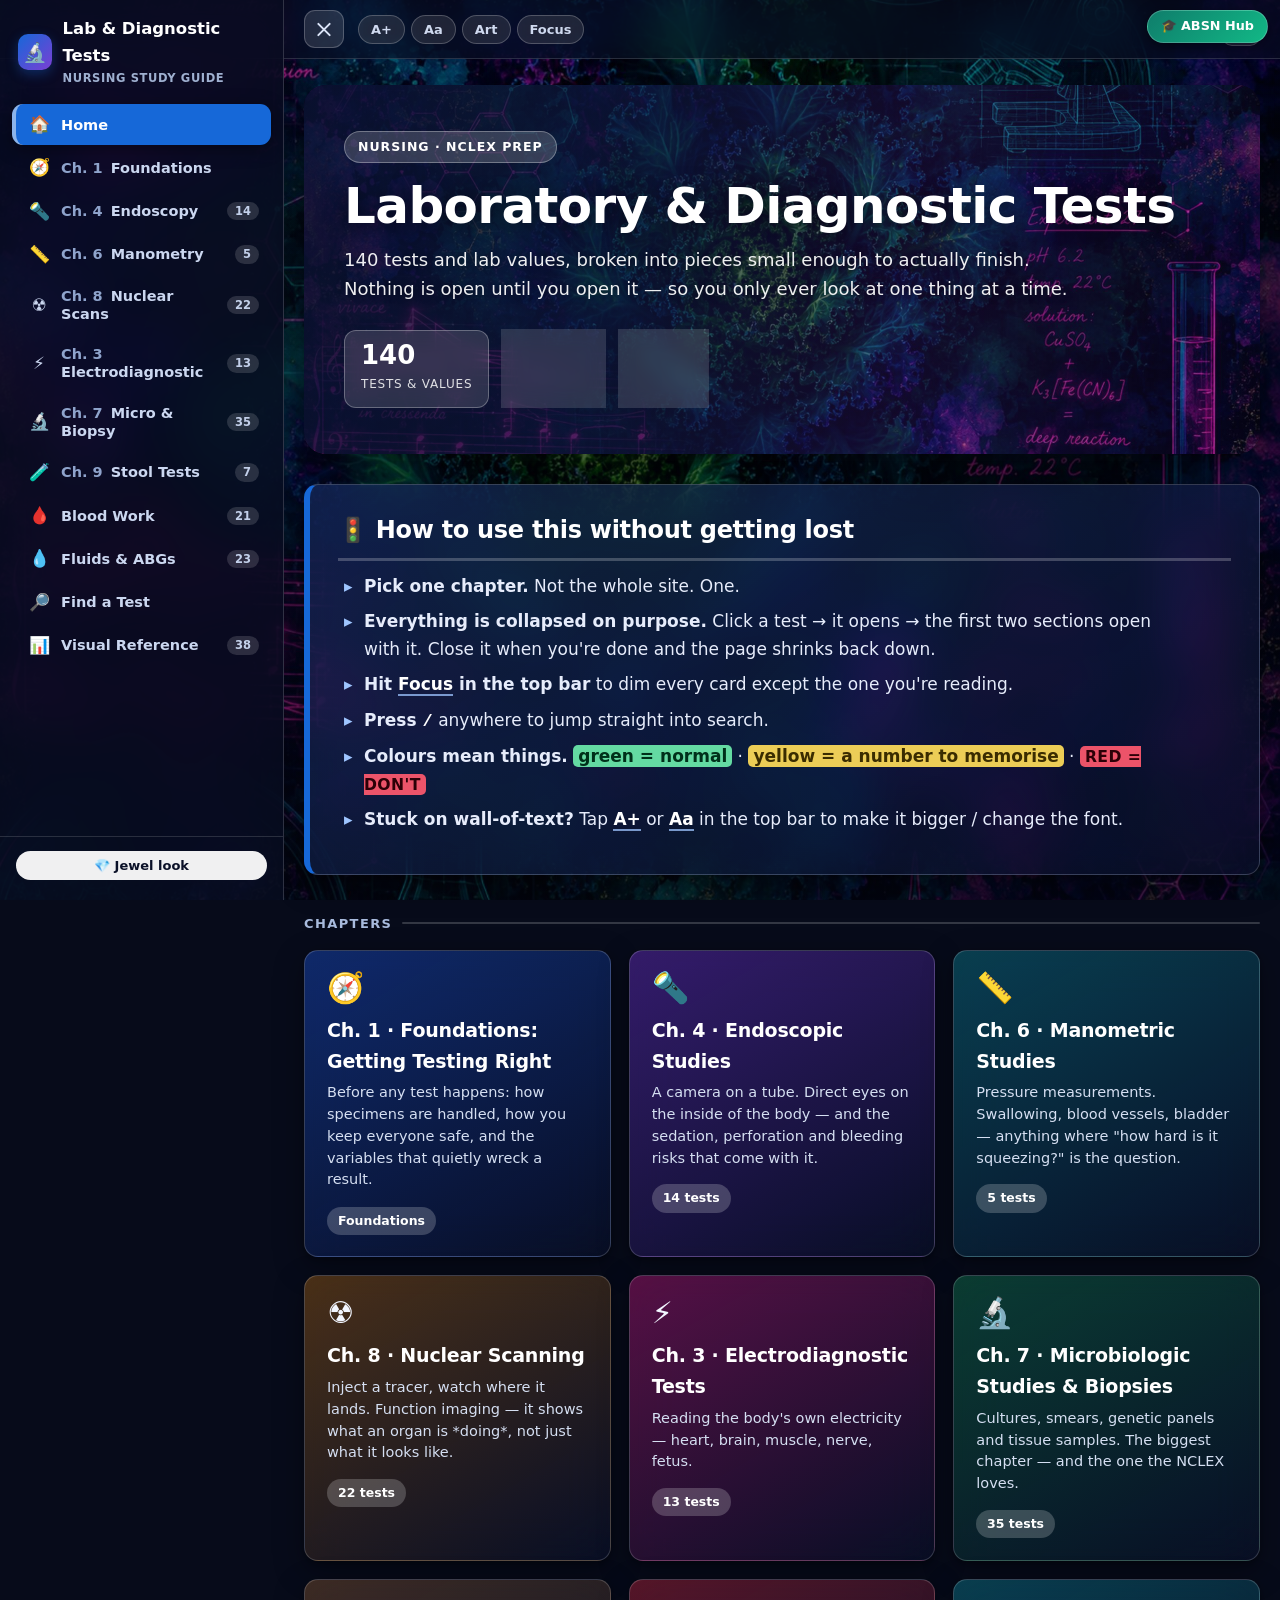
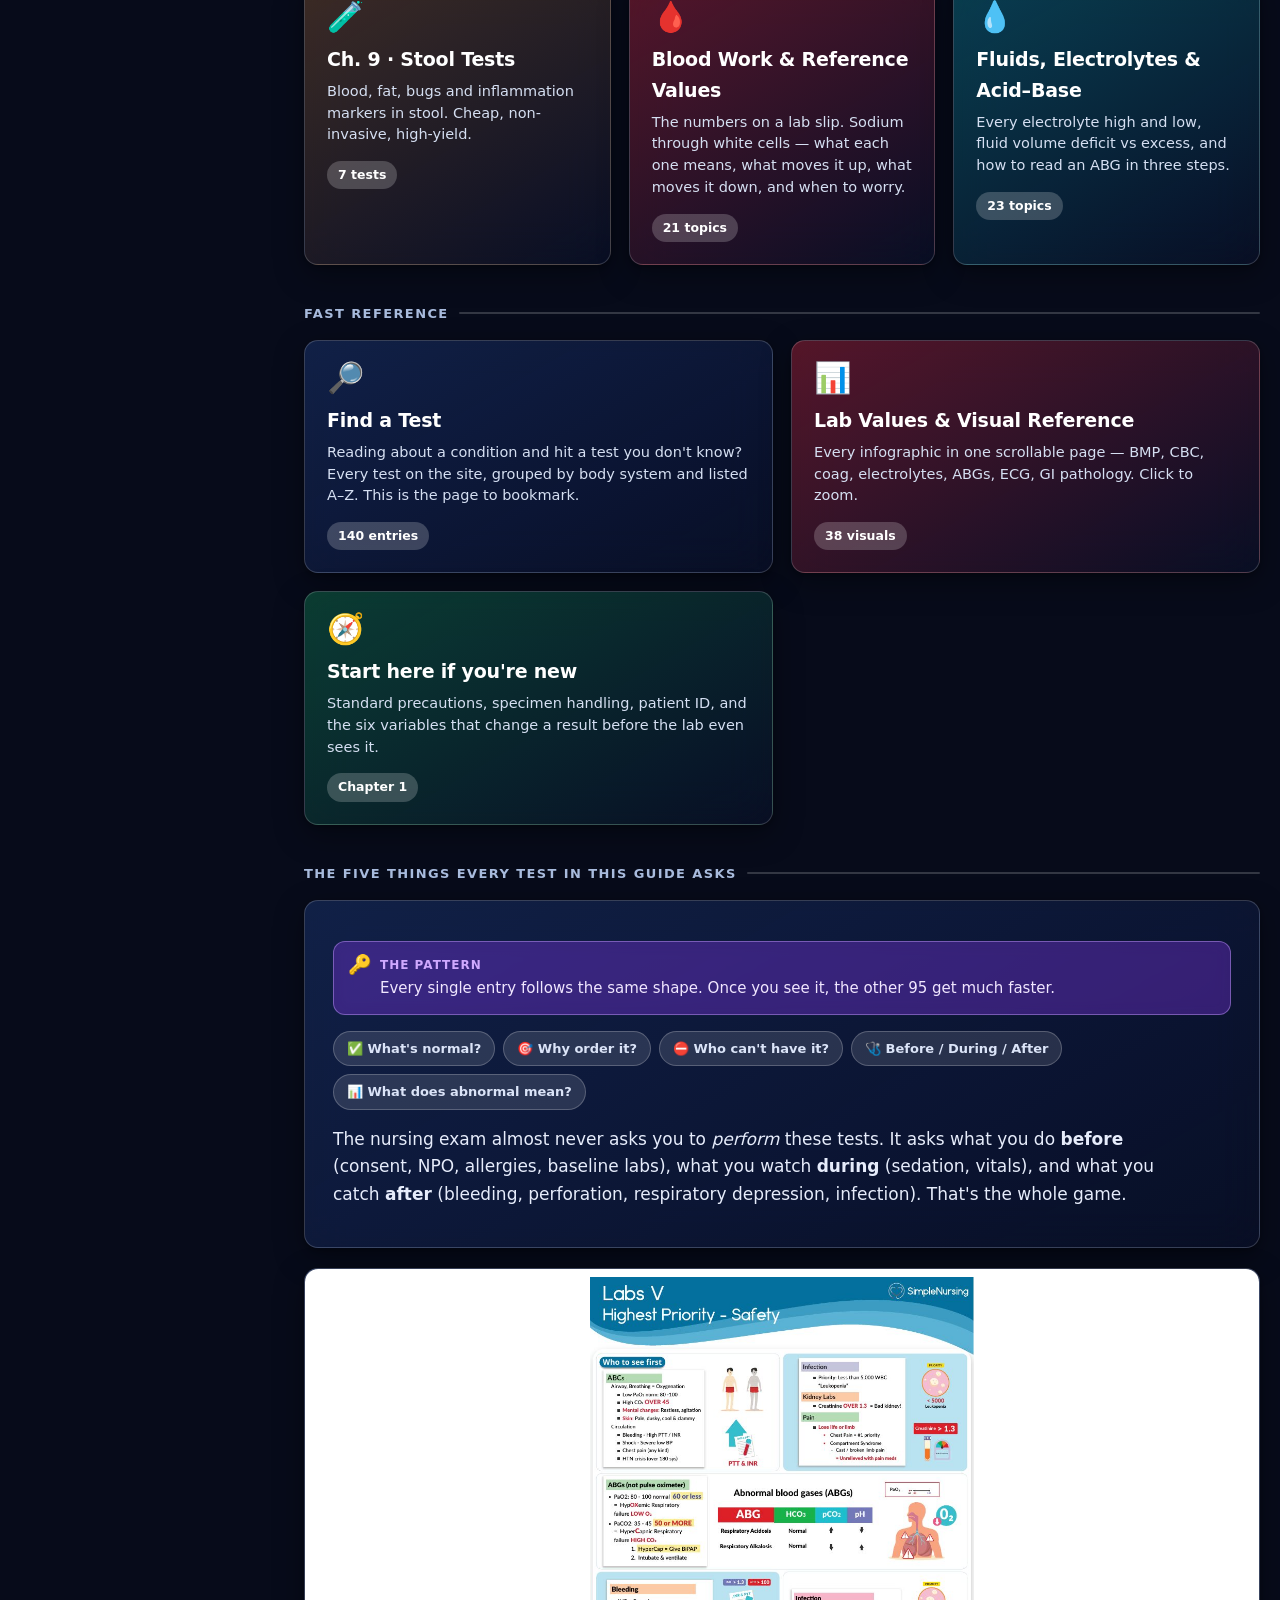
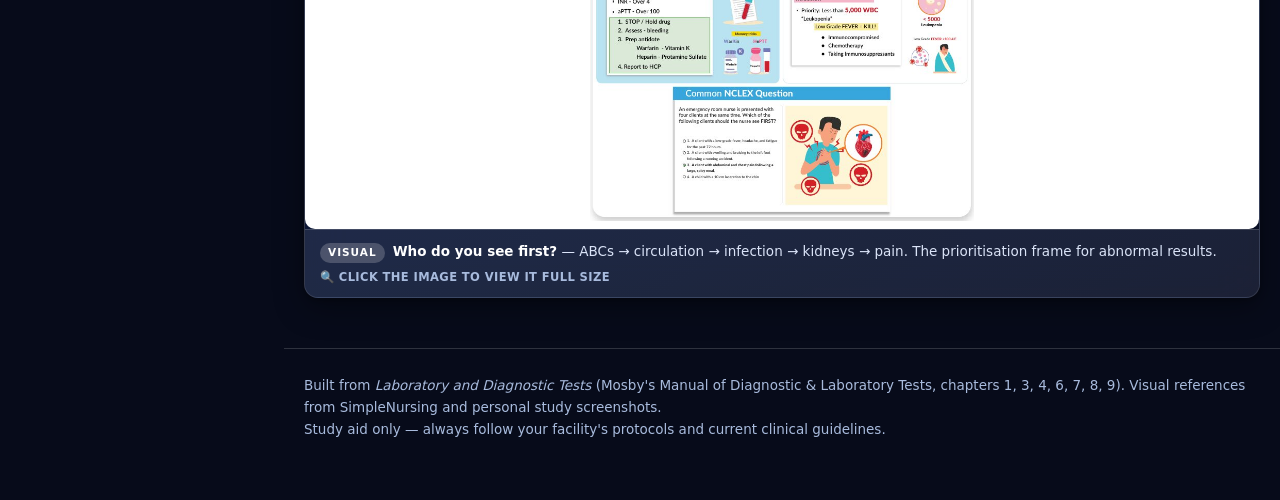
==== index.html @ b721734d "Add files via upload" ====
<!DOCTYPE html>
<html lang="en">
<head>
<meta charset="utf-8">
<meta name="viewport" content="width=device-width, initial-scale=1">
<title>Laboratory &amp; Diagnostic Tests — Nursing Study Guide</title>
<meta name="description" content="An ADHD-friendly visual study guide to laboratory and diagnostic tests for nursing students.">
<link rel="icon" href="data:image/svg+xml,<svg xmlns='http://www.w3.org/2000/svg' viewBox='0 0 100 100'><text y='.9em' font-size='90'>🔬</text></svg>">
<link rel="stylesheet" href="assets/css/style.css">
</head>
<body class="jewel nav-open">
<style id="navbtnCSS">
#navBtns{position:fixed;top:10px;right:12px;z-index:2147483000;display:flex;gap:7px;align-items:center}
#navBtns a,#navBtns button{
  display:inline-block;font:700 .8rem 'Segoe UI',system-ui,sans-serif;
  padding:7px 13px;border-radius:22px;text-decoration:none;cursor:pointer;
  border:1px solid rgba(255,255,255,.22);box-shadow:0 4px 14px rgba(0,0,0,.5);
  color:#fff;white-space:nowrap;line-height:1.3;
}
#navBtns .nbHome{background:linear-gradient(135deg,#5a2d82,#8e2d6b)}
#navBtns .nbAbsn{background:linear-gradient(135deg,#0f7d6b,#12b886)}
#navBtns a:hover,#navBtns button:hover{filter:brightness(1.15)}
@media(max-width:560px){
  #navBtns{top:6px;right:6px;gap:5px}
  #navBtns a,#navBtns button{padding:6px 10px;font-size:.72rem}
  #navBtns .nbLabel{display:none}
}
@media print{#navBtns{display:none}}
</style>
<div id="navBtns"><a class="nbAbsn" href="https://arnold7777777.github.io/ABSN-Study-Hub/" title="Go to the ABSN Study Hub">&#127891;<span class="nbLabel"> ABSN Hub</span></a></div>


<div class="progress"></div>

<aside class="railnav" id="railnav" aria-label="Site navigation">
  <div class="rail-head">
    <a class="brand" href="index.html">
      <span class="logo">🔬</span>
      <span>Lab &amp; Diagnostic Tests<small>Nursing study guide</small></span>
    </a>
  </div>
  <nav class="rail-links"><a href="index.html" class="active"><span class="ni">🏠</span><span>Home</span></a><a href="pages/foundations.html" style="--c:#1668d8"><span class="ni">🧭</span><span><b>Ch. 1</b> Foundations</span></a><a href="pages/endoscopy.html" style="--c:#7b3fd4"><span class="ni">🔦</span><span><b>Ch. 4</b> Endoscopy</span><em>14</em></a><a href="pages/manometry.html" style="--c:#0a8f9c"><span class="ni">📏</span><span><b>Ch. 6</b> Manometry</span><em>5</em></a><a href="pages/nuclear.html" style="--c:#b56a00"><span class="ni">☢️</span><span><b>Ch. 8</b> Nuclear Scans</span><em>22</em></a><a href="pages/electro.html" style="--c:#d1197f"><span class="ni">⚡</span><span><b>Ch. 3</b> Electrodiagnostic</span><em>13</em></a><a href="pages/micro.html" style="--c:#0f8a4d"><span class="ni">🔬</span><span><b>Ch. 7</b> Micro &amp; Biopsy</span><em>35</em></a><a href="pages/stool.html" style="--c:#8a5a2b"><span class="ni">🧪</span><span><b>Ch. 9</b> Stool Tests</span><em>7</em></a><a href="pages/bloodwork.html" style="--c:#d92c3c"><span class="ni">🩸</span><span>Blood Work</span><em>21</em></a><a href="pages/fluids.html" style="--c:#0a8f9c"><span class="ni">💧</span><span>Fluids &amp; ABGs</span><em>23</em></a><a href="pages/find-a-test.html" style="--c:#4b46c9"><span class="ni">🔎</span><span>Find a Test</span></a><a href="pages/lab-values.html" style="--c:#d92c3c"><span class="ni">📊</span><span>Visual Reference</span><em>38</em></a></nav>
  
  <div class="rail-foot">
    <button class="tool-btn wide" data-toggle="jewel" title="Switch between the jewel-glass look and a plain high-contrast one">💎 Jewel look</button>
  </div>
</aside>
<div class="rail-scrim" id="railScrim" hidden></div>

<header class="topbar">
  <div class="topbar-inner">
    <button class="navtoggle" id="navToggle" aria-label="Show or hide the menu" aria-expanded="true">
      <span></span><span></span><span></span>
    </button>
    <a class="brand brand-top" href="index.html">
      <span class="logo">🔬</span>
      <span>Lab &amp; Diagnostic Tests<small>Nursing study guide</small></span>
    </a>
    <div class="tools">
      <button class="tool-btn" data-toggle="big-text" title="Larger text">A+</button>
      <button class="tool-btn" data-toggle="dyslexic" title="Easier-to-read font">Aa</button>
      <button class="tool-btn" data-toggle="art-bold" title="Show the background art more strongly">Art</button>
      <button class="tool-btn" data-toggle="focus" title="Dim everything except the card you opened">Focus</button>
    </div>
  </div>
</header>

<div class="page-shell">

<div class="wrap">
  <section class="hero">
    <span class="kicker">Nursing · NCLEX prep</span>
    <h1>Laboratory &amp; Diagnostic Tests</h1>
    <p>140 tests and lab values, broken into pieces small enough to actually finish.
    Nothing is open until you open it — so you only ever look at one thing at a time.</p>
    <div class="hero-stats">
      <div class="hero-stat"><b>140</b><span>tests &amp; values</span></div>
      <div class="hero-stat"><b>9</b><span>chapters</span></div>
      <div class="hero-stat"><b>38</b><span>visuals</span></div>
    </div>
  </section>

  <div class="prose" style="border-left:6px solid #1668d8">
    <h2 style="margin-top:0">🚦 How to use this without getting lost</h2>
    <ul>
      <li><b>Pick one chapter.</b> Not the whole site. One.</li>
      <li><b>Everything is collapsed on purpose.</b> Click a test → it opens → the first two sections
          open with it. Close it when you're done and the page shrinks back down.</li>
      <li><b>Hit <span class="term">Focus</span> in the top bar</b> to dim every card except the one you're
          reading.</li>
      <li><b>Press <kbd>/</kbd></b> anywhere to jump straight into search.</li>
      <li><b>Colours mean things.</b>
          <mark class="safe">green = normal</mark> ·
          <mark class="val">yellow = a number to memorise</mark> ·
          <mark class="danger">red = don't</mark></li>
      <li><b>Stuck on wall-of-text?</b> Tap <span class="term">A+</span> or <span class="term">Aa</span>
          in the top bar to make it bigger / change the font.</li>
    </ul>
  </div>

  <div class="section-label">Chapters</div>
  <div class="grid grid-3"><a class="chcard" href="pages/foundations.html" style="--c:#1668d8;--cbg:#e8f1fe"><div class="ico">🧭</div><h3>Ch. 1 · Foundations: Getting Testing Right</h3><p>Before any test happens: how specimens are handled, how you keep everyone safe, and the variables that quietly wreck a result.</p><span class="count">Foundations</span></a><a class="chcard" href="pages/endoscopy.html" style="--c:#7b3fd4;--cbg:#f2eafd"><div class="ico">🔦</div><h3>Ch. 4 · Endoscopic Studies</h3><p>A camera on a tube. Direct eyes on the inside of the body — and the sedation, perforation and bleeding risks that come with it.</p><span class="count">14 tests</span></a><a class="chcard" href="pages/manometry.html" style="--c:#0a8f9c;--cbg:#e2f6f8"><div class="ico">📏</div><h3>Ch. 6 · Manometric Studies</h3><p>Pressure measurements. Swallowing, blood vessels, bladder — anything where "how hard is it squeezing?" is the question.</p><span class="count">5 tests</span></a><a class="chcard" href="pages/nuclear.html" style="--c:#b56a00;--cbg:#fff3dc"><div class="ico">☢️</div><h3>Ch. 8 · Nuclear Scanning</h3><p>Inject a tracer, watch where it lands. Function imaging — it shows what an organ is *doing*, not just what it looks like.</p><span class="count">22 tests</span></a><a class="chcard" href="pages/electro.html" style="--c:#d1197f;--cbg:#fdeaf4"><div class="ico">⚡</div><h3>Ch. 3 · Electrodiagnostic Tests</h3><p>Reading the body's own electricity — heart, brain, muscle, nerve, fetus.</p><span class="count">13 tests</span></a><a class="chcard" href="pages/micro.html" style="--c:#0f8a4d;--cbg:#e5f7ec"><div class="ico">🔬</div><h3>Ch. 7 · Microbiologic Studies &amp; Biopsies</h3><p>Cultures, smears, genetic panels and tissue samples. The biggest chapter — and the one the NCLEX loves.</p><span class="count">35 tests</span></a><a class="chcard" href="pages/stool.html" style="--c:#8a5a2b;--cbg:#f7efe4"><div class="ico">🧪</div><h3>Ch. 9 · Stool Tests</h3><p>Blood, fat, bugs and inflammation markers in stool. Cheap, non-invasive, high-yield.</p><span class="count">7 tests</span></a><a class="chcard" href="pages/bloodwork.html" style="--c:#d92c3c;--cbg:#fdeaec"><div class="ico">🩸</div><h3>Blood Work &amp; Reference Values</h3><p>The numbers on a lab slip. Sodium through white cells — what each one means, what moves it up, what moves it down, and when to worry.</p><span class="count">21 topics</span></a><a class="chcard" href="pages/fluids.html" style="--c:#0a8f9c;--cbg:#e2f6f8"><div class="ico">💧</div><h3>Fluids, Electrolytes &amp; Acid–Base</h3><p>Every electrolyte high and low, fluid volume deficit vs excess, and how to read an ABG in three steps.</p><span class="count">23 topics</span></a></div>

  <div class="section-label">Fast reference</div>
  <div class="grid grid-2">
    <a class="chcard" href="pages/find-a-test.html" style="--c:#4b46c9;--cbg:#eceafd">
      <div class="ico">🔎</div><h3>Find a Test</h3>
      <p>Reading about a condition and hit a test you don't know? Every test on the site,
      grouped by body system and listed A–Z. This is the page to bookmark.</p>
      <span class="count">140 entries</span>
    </a>
    <a class="chcard" href="pages/lab-values.html" style="--c:#d92c3c;--cbg:#fdeaec">
      <div class="ico">📊</div><h3>Lab Values &amp; Visual Reference</h3>
      <p>Every infographic in one scrollable page — BMP, CBC, coag, electrolytes, ABGs, ECG,
      GI pathology. Click to zoom.</p>
      <span class="count">38 visuals</span>
    </a>
    <a class="chcard" href="pages/foundations.html" style="--c:#0f8a4d;--cbg:#e5f7ec">
      <div class="ico">🧭</div><h3>Start here if you're new</h3>
      <p>Standard precautions, specimen handling, patient ID, and the six variables that change a
      result before the lab even sees it.</p>
      <span class="count">Chapter 1</span>
    </a>
  </div>

  <div class="section-label">The five things every test in this guide asks</div>
  <div class="prose">
    <div class="callout c-key"><b class="lead">The pattern</b>
      Every single entry follows the same shape. Once you see it, the other 95 get much faster.</div>
    <div class="pill-row">
      <span class="pill" style="--c:#0f8a4d;--cbg:#e5f7ec">✅ What's normal?</span>
      <span class="pill" style="--c:#1668d8;--cbg:#e8f1fe">🎯 Why order it?</span>
      <span class="pill" style="--c:#d92c3c;--cbg:#fdeaec">⛔ Who can't have it?</span>
      <span class="pill" style="--c:#0a8f9c;--cbg:#e2f6f8">🩺 Before / During / After</span>
      <span class="pill" style="--c:#7b3fd4;--cbg:#f2eafd">📊 What does abnormal mean?</span>
    </div>
    <p>The nursing exam almost never asks you to <i>perform</i> these tests. It asks what you do
    <b>before</b> (consent, NPO, allergies, baseline labs), what you watch <b>during</b> (sedation,
    vitals), and what you catch <b>after</b> (bleeding, perforation, respiratory depression,
    infection). That's the whole game.</p>
  </div>
  <figure><img src="assets/img/labs-priority.jpg" alt="Who do you see first?" loading="lazy"><figcaption><span class="fig-tag">Visual</span><b>Who do you see first?</b> — ABCs → circulation → infection → kidneys → pain. The prioritisation frame for abnormal results.</figcaption></figure>
</div>
<footer class="footer"><div class="wrap">
  Built from <i>Laboratory and Diagnostic Tests</i> (Mosby's Manual of Diagnostic &amp; Laboratory Tests,
  chapters 1, 3, 4, 6, 7, 8, 9). Visual references from SimpleNursing and personal study screenshots.
  <br>Study aid only — always follow your facility's protocols and current clinical guidelines.
</div></footer>
</div>
<button class="backtop" title="Back to top">↑</button>
<script src="assets/js/app.js"></script>
</body>
</html>
---- assets/css/style.css ----
/* ==========================================================================
   Lab & Diagnostic Tests — ADHD-friendly study guide
   ========================================================================== */

:root{
  --ink:#12203a;
  --ink-soft:#40506b;
  --muted:#6b7a94;
  --line:#dfe6f0;
  --bg:#f4f7fb;
  --card:#ffffff;

  --blue:#1668d8;   --blue-bg:#e8f1fe;
  --green:#0f8a4d;  --green-bg:#e5f7ec;
  --red:#d92c3c;    --red-bg:#fdeaec;
  --amber:#b56a00;  --amber-bg:#fff3dc;
  --purple:#7b3fd4; --purple-bg:#f2eafd;
  --teal:#0a8f9c;   --teal-bg:#e2f6f8;
  --pink:#d1197f;   --pink-bg:#fdeaf4;
  --slate:#5a6b86;  --slate-bg:#eef2f7;
  --brown:#8a5a2b;  --brown-bg:#f7efe4;

  --radius:14px;
  --shadow:0 1px 2px rgba(18,32,58,.06), 0 6px 18px rgba(18,32,58,.07);
  --shadow-lg:0 10px 34px rgba(18,32,58,.14);
  --font:"Segoe UI", system-ui, -apple-system, "Helvetica Neue", Arial, sans-serif;
}

*{box-sizing:border-box}
html{scroll-behavior:smooth; scroll-padding-top:96px}
body{
  margin:0; background:var(--bg); color:var(--ink);
  font-family:var(--font); font-size:17px; line-height:1.62;
  -webkit-font-smoothing:antialiased;
  position:relative;
}
/* ---------- site background: the lab-motif artwork ----------
   Fixed, tiled-to-cover, then veiled so body text stays high-contrast.
   The art reads clearly in the page margins; the reading column sits on
   an opaque sheet so nothing competes with the words. */
body::before{
  content:""; position:fixed; inset:0; z-index:-2; pointer-events:none;
  background:url("../img/hero-art.jpg") center center / cover no-repeat;
}
body::after{
  content:""; position:fixed; inset:0; z-index:-1; pointer-events:none;
  background:linear-gradient(180deg, rgba(240,244,250,.89), rgba(244,247,251,.94));
}
body.art-bold::after{
  background:linear-gradient(180deg, rgba(238,243,250,.52), rgba(244,247,251,.66));
}
/* in bold-art mode the chrome needs its own backing so text never sits on the art */
body.art-bold .page-head,
body.art-bold .sidebar{
  background:rgba(255,255,255,.90);
  border-radius:16px;
  padding:18px 20px;
  box-shadow:var(--shadow);
}
body.art-bold .page-head{margin-top:18px}
body.art-bold .head-art{top:16px; right:18px}
body.art-bold .section-label{
  color:#22334d; background:rgba(255,255,255,.86); border-radius:999px;
  padding:5px 14px; align-self:flex-start;
}
body.art-bold .section-label::after{background:rgba(255,255,255,.7)}
body.art-off::before{display:none}
body.art-off::after{background:var(--bg)}

/* the reading column gets an opaque sheet so the art never fights the text */
.layout > main, .wrap > .prose, .wrap > .grid{position:relative}
body.wide-off{}
img{max-width:100%; display:block}
a{color:var(--blue); text-decoration:none}
a:hover{text-decoration:underline}

/* ---------- Reading comfort toggles ---------- */
body.dyslexic{ font-family:Verdana, Tahoma, sans-serif; letter-spacing:.3px; word-spacing:2px; }
body.big-text{ font-size:19.5px; }
body.calm .infobox, body.calm .sec-body{ }
body.focus .test-card:not(.is-open){ opacity:.45; filter:saturate(.5); }

/* ==========================================================================
   HEADER / NAV
   ========================================================================== */
.topbar{
  position:sticky; top:0; z-index:60;
  background:rgba(255,255,255,.93); backdrop-filter:blur(10px);
  border-bottom:1px solid var(--line);
}
.topbar-inner{
  max-width:1240px; margin:0 auto; padding:10px 20px;
  display:flex; align-items:center; gap:14px; flex-wrap:wrap;
}
.brand{display:flex; align-items:center; gap:10px; font-weight:800; font-size:18px; color:var(--ink)}
.brand:hover{text-decoration:none}
.brand .logo{
  width:36px;height:36px;border-radius:10px;display:grid;place-items:center;
  background:linear-gradient(135deg,#1668d8,#7b3fd4); color:#fff; font-size:19px;
  box-shadow:0 4px 12px rgba(22,104,216,.35);
}
.brand small{display:block;font-weight:600;font-size:11.5px;color:var(--muted);letter-spacing:.6px;text-transform:uppercase}

.nav{display:flex; gap:4px; flex-wrap:wrap; margin-left:auto}
.nav a{
  padding:7px 12px; border-radius:999px; font-size:14px; font-weight:650; color:var(--ink-soft);
}
.nav a:hover{background:var(--blue-bg); color:var(--blue); text-decoration:none}
.nav a.active{background:var(--ink); color:#fff}

.tools{display:flex; gap:6px; align-items:center}
.tool-btn{
  border:1px solid var(--line); background:#fff; color:var(--ink-soft);
  border-radius:999px; padding:6px 12px; font-size:13px; font-weight:700; cursor:pointer;
  font-family:var(--font); white-space:nowrap;
}
.tool-btn:hover{border-color:var(--blue); color:var(--blue)}
.tool-btn.on{background:var(--ink); color:#fff; border-color:var(--ink)}

@media (max-width:760px){
  .topbar-inner{padding:8px 12px; gap:8px}
  .brand{font-size:16px}
  .nav{
    margin-left:0; order:3; width:100%; flex-wrap:nowrap; overflow-x:auto;
    -webkit-overflow-scrolling:touch; scrollbar-width:none; padding-bottom:2px;
  }
  .nav::-webkit-scrollbar{display:none}
  .nav a{white-space:nowrap; font-size:13.5px; padding:6px 11px}
  .tools{margin-left:auto}
  .tool-btn{padding:5px 10px; font-size:12px}
  .hero{padding:30px 22px; border-radius:16px}
  .prose{padding:20px 18px}
  .test-head{padding:15px 14px; gap:10px}
  .test-title h3{font-size:17.5px}
  .test-body{padding:0 14px 18px}
  .sec-body{padding:12px 13px 14px}
}

/* progress bar */
.progress{position:fixed;top:0;left:0;height:3px;width:0;z-index:99;
  background:linear-gradient(90deg,#1668d8,#7b3fd4,#d1197f);transition:width .1s linear}

/* ==========================================================================
   LAYOUT
   ========================================================================== */
.wrap{max-width:1240px; margin:0 auto; padding:0 20px}
.layout{display:grid; grid-template-columns:262px minmax(0,1fr); gap:34px; align-items:start; padding:28px 0 80px}
@media (max-width:1000px){ .layout{grid-template-columns:1fr; gap:18px} }

.sidebar{position:sticky; top:88px; max-height:calc(100vh - 110px); overflow:auto; padding-right:6px}
@media (max-width:1000px){
  .sidebar{position:static; max-height:none; border:1px solid var(--line); background:#fff;
    border-radius:var(--radius); padding:14px}
}
.sidebar h4{
  font-size:11.5px; letter-spacing:1.1px; text-transform:uppercase; color:var(--muted);
  margin:0 0 10px; font-weight:800;
}
.sidebar ol{list-style:none; margin:0; padding:0; counter-reset:toc}
.sidebar li{margin:0 0 2px}
.sidebar li a{
  display:block; padding:6px 10px 6px 12px; border-radius:8px; font-size:13.5px;
  color:var(--ink-soft); border-left:3px solid transparent; line-height:1.35; font-weight:600;
}
.sidebar li a:hover{background:#fff; color:var(--blue); text-decoration:none}
.sidebar li a.active{background:#fff; color:var(--blue); border-left-color:var(--blue); box-shadow:var(--shadow)}

/* ==========================================================================
   HERO
   ========================================================================== */
.hero{
  border-radius:22px; padding:46px 40px; margin:26px 0 30px; color:#fff; position:relative; overflow:hidden;
  background:#0a0f22;
  box-shadow:var(--shadow-lg);
  isolation:isolate;
}
/* lab-motif artwork, anchored right, fading into the gradient */
.hero::before{
  content:""; position:absolute; inset:0; z-index:-2;
  background:url("../img/hero-art.jpg") right center / cover no-repeat;
}
.hero::after{
  content:""; position:absolute; inset:0; z-index:-1;
  background:
    linear-gradient(100deg,
      rgba(8,14,34,.97) 0%,
      rgba(10,20,52,.93) 34%,
      rgba(16,30,72,.72) 56%,
      rgba(20,16,60,.42) 78%,
      rgba(20,16,60,.22) 100%);
}
.hero h1{text-shadow:0 2px 18px rgba(0,0,0,.45)}
.hero p{text-shadow:0 1px 10px rgba(0,0,0,.45)}
@media (max-width:760px){
  .hero::after{
    background:linear-gradient(180deg,rgba(8,14,34,.90) 0%,rgba(10,20,52,.94) 55%,rgba(20,16,60,.90) 100%);
  }
}

/* small decorative strip reused on chapter pages */
.page-head{position:relative}
.head-art{
  position:absolute; right:0; top:22px; width:118px; height:118px; border-radius:18px;
  background:url("../img/hero-art-sm.jpg") center/cover; box-shadow:var(--shadow);
  border:3px solid #fff; opacity:.95;
}
@media (max-width:820px){ .head-art{display:none} }
.hero h1{margin:0 0 12px; font-size:clamp(30px,5vw,50px); line-height:1.08; letter-spacing:-.6px}
.hero p{margin:0; font-size:18px; max-width:64ch; color:rgba(255,255,255,.93)}
.hero .kicker{
  display:inline-block; background:rgba(255,255,255,.18); border:1px solid rgba(255,255,255,.3);
  padding:5px 13px; border-radius:999px; font-size:12.5px; font-weight:800; letter-spacing:1px;
  text-transform:uppercase; margin-bottom:16px;
}
.hero-stats{display:flex; gap:12px; flex-wrap:wrap; margin-top:26px; position:relative}
.hero-stat{background:rgba(255,255,255,.14); border:1px solid rgba(255,255,255,.24); border-radius:12px; padding:10px 16px}
.hero-stat b{display:block; font-size:26px; line-height:1.1}
.hero-stat span{font-size:12px; text-transform:uppercase; letter-spacing:.8px; opacity:.85}

/* page header (chapter pages) */
.page-head{padding:30px 0 6px}
.page-head .eyebrow{font-size:12.5px; font-weight:800; letter-spacing:1.4px; text-transform:uppercase; color:var(--muted)}
.page-head h1{margin:6px 0 10px; font-size:clamp(26px,4vw,40px); line-height:1.12; letter-spacing:-.4px}
.page-head p.lede{font-size:18px; color:var(--ink-soft); max-width:70ch; margin:0}

/* ==========================================================================
   CARDS / GRID
   ========================================================================== */
.grid{display:grid; gap:18px}
.grid-3{grid-template-columns:repeat(auto-fill,minmax(275px,1fr))}
.grid-2{grid-template-columns:repeat(auto-fill,minmax(340px,1fr))}

.chcard{
  background:var(--card); border:1px solid var(--line); border-radius:var(--radius);
  padding:22px; box-shadow:var(--shadow); display:block; color:inherit;
  border-top:5px solid var(--c,var(--blue)); transition:transform .14s ease, box-shadow .14s ease;
}
.chcard:hover{transform:translateY(-3px); box-shadow:var(--shadow-lg); text-decoration:none}
.chcard .ico{font-size:30px; line-height:1}
.chcard h3{margin:12px 0 6px; font-size:19px; letter-spacing:-.2px}
.chcard p{margin:0 0 14px; color:var(--ink-soft); font-size:14.5px; line-height:1.5}
.chcard .count{
  display:inline-block; background:var(--cbg,var(--blue-bg)); color:var(--c,var(--blue));
  font-weight:800; font-size:12.5px; padding:4px 11px; border-radius:999px;
}

/* ==========================================================================
   TEST CARD (accordion)
   ========================================================================== */
.test-card{
  background:var(--card); border:1px solid var(--line); border-radius:var(--radius);
  margin:0 0 16px; box-shadow:var(--shadow); overflow:hidden; scroll-margin-top:96px;
  transition:box-shadow .15s ease;
}
.test-card.is-open{box-shadow:var(--shadow-lg); border-color:#c9d8ee}

.test-head{
  display:flex; gap:14px; align-items:flex-start; width:100%; text-align:left;
  padding:18px 20px; background:none; border:0; cursor:pointer; font-family:var(--font);
  border-left:6px solid var(--c,var(--blue));
}
.test-head:hover{background:#fafcff}
.test-num{
  flex:0 0 auto; width:38px; height:38px; border-radius:11px; display:grid; place-items:center;
  background:var(--cbg,var(--blue-bg)); color:var(--c,var(--blue)); font-weight:900; font-size:15px;
}
.test-title{flex:1 1 auto; min-width:0}
.test-title h3{margin:0; font-size:19.5px; line-height:1.28; letter-spacing:-.2px; color:var(--ink)}
.test-title .aka{
  display:block; margin-top:4px; font-size:13px; color:var(--muted); font-style:italic; line-height:1.4;
}
.chev{flex:0 0 auto; color:var(--muted); font-size:14px; transition:transform .2s ease; margin-top:8px}
.is-open .chev{transform:rotate(180deg)}

.test-body{display:none; padding:0 20px 22px 20px}
.is-open .test-body{display:block}

/* quick-glance strip */
.glance{
  display:grid; gap:10px; grid-template-columns:repeat(auto-fit,minmax(230px,1fr));
  margin:2px 0 20px;
}
.glance-item{
  border-radius:12px; padding:12px 14px; border:1px solid transparent; font-size:14.5px; line-height:1.5;
}
.glance-item b{
  display:block; font-size:11px; letter-spacing:1px; text-transform:uppercase; margin-bottom:4px; font-weight:900;
}
.g-normal{background:var(--green-bg); border-color:#bfe8cf; color:#0b5c34}
.g-normal b{color:var(--green)}
.g-why{background:var(--blue-bg); border-color:#c6dcfb; color:#123c72}
.g-why b{color:var(--blue)}
.g-danger{background:var(--red-bg); border-color:#f8c8ce; color:#8d1721}
.g-danger b{color:var(--red)}

/* ==========================================================================
   SECTIONS INSIDE A TEST
   ========================================================================== */
.sec{margin:0 0 6px; border-radius:12px; overflow:hidden; border:1px solid var(--line)}
.sec + .sec{margin-top:10px}
.sec-head{
  display:flex; align-items:center; gap:9px; width:100%; text-align:left;
  padding:10px 14px; border:0; cursor:pointer; font-family:var(--font);
  font-weight:800; font-size:14.5px; letter-spacing:.1px;
  background:var(--sbg,var(--slate-bg)); color:var(--sc,var(--slate));
}
.sec-head .sico{font-size:16px}
.sec-head .mini-chev{margin-left:auto; font-size:11px; opacity:.7; transition:transform .18s}
.sec.open .mini-chev{transform:rotate(180deg)}
.sec-body{display:none; padding:14px 16px 16px; background:#fff; border-top:1px solid var(--line)}
.sec.open .sec-body{display:block}
.sec-body > *:first-child{margin-top:0}
.sec-body > *:last-child{margin-bottom:0}
.sec-body p{margin:0 0 12px; max-width:78ch}
.sec-body ul{margin:0 0 12px; padding-left:0; list-style:none}
.sec-body li{
  position:relative; padding-left:26px; margin-bottom:9px; max-width:78ch;
}
.sec-body li::before{
  content:"▸"; position:absolute; left:6px; top:-1px; color:var(--sc,var(--slate)); font-weight:900;
}
.sec-body h5{
  margin:18px 0 8px; font-size:15px; color:var(--ink); letter-spacing:-.1px;
  padding-bottom:5px; border-bottom:2px solid var(--line);
}
.sec-body h5:first-child{margin-top:0}

/* phase pills for Before / During / After */
.phase{
  display:inline-flex; align-items:center; gap:6px; font-weight:900; font-size:12px;
  letter-spacing:1px; text-transform:uppercase; padding:4px 12px; border-radius:999px;
  margin:16px 0 10px;
}
.phase-before{background:#e8f1fe; color:#1668d8}
.phase-during{background:#fff3dc; color:#b56a00}
.phase-after{background:#e5f7ec; color:#0f8a4d}

/* ==========================================================================
   EMPHASIS + CALLOUTS
   ========================================================================== */
mark.val{
  background:#fff2a8; color:#5a4400; padding:1px 5px; border-radius:5px;
  font-weight:800; font-variant-numeric:tabular-nums; box-decoration-break:clone;
}
mark.danger{
  background:var(--red-bg); color:#a2101c; padding:1px 5px; border-radius:5px;
  font-weight:900; text-transform:uppercase; letter-spacing:.4px; font-size:.92em;
}
mark.safe{background:var(--green-bg); color:#0b5c34; padding:1px 5px; border-radius:5px; font-weight:800}
.term{font-weight:800; color:var(--ink); border-bottom:2px solid #cfe0f8}
em.soft{color:var(--ink-soft)}

.callout{
  border-radius:12px; padding:14px 16px 14px 46px; margin:14px 0; position:relative;
  font-size:15px; line-height:1.55; border:1px solid transparent;
}
.callout::before{position:absolute; left:14px; top:13px; font-size:19px; line-height:1}
.callout b.lead{display:block; font-size:12px; letter-spacing:1px; text-transform:uppercase; margin-bottom:3px}

.c-critical{background:var(--red-bg); border-color:#f7c4ca; color:#8d1721}
.c-critical::before{content:"🚨"}
.c-critical b.lead{color:var(--red)}
.c-tip{background:var(--amber-bg); border-color:#f2ddb0; color:#6d4300}
.c-tip::before{content:"💡"}
.c-tip b.lead{color:var(--amber)}
.c-key{background:var(--purple-bg); border-color:#ddc9fa; color:#4c2088}
.c-key::before{content:"🔑"}
.c-key b.lead{color:var(--purple)}
.c-picture{background:#eef2f7; border-color:#d7e0ec; color:#3a4a63}
.c-picture::before{content:"🖼️"}
.c-picture b.lead{color:var(--slate)}
.c-nurse{background:var(--teal-bg); border-color:#b9e6ea; color:#08606a}
.c-nurse::before{content:"🩺"}
.c-nurse b.lead{color:var(--teal)}

/* ==========================================================================
   TABLES
   ========================================================================== */
.tbl-wrap{overflow-x:auto; margin:16px 0; border:1px solid var(--line); border-radius:12px; background:#fff}
table{border-collapse:collapse; width:100%; font-size:14.5px; min-width:440px}
th{
  background:#eef3fa; color:var(--ink); text-align:left; padding:10px 13px; font-weight:800;
  border-bottom:2px solid #d6e2f2; font-size:13px; letter-spacing:.3px; position:sticky; top:0;
}
td{padding:10px 13px; border-bottom:1px solid #eef2f7; vertical-align:top; line-height:1.5}
tr:last-child td{border-bottom:0}
tbody tr:nth-child(even){background:#fafcff}

/* ==========================================================================
   FIGURES
   ========================================================================== */
figure{
  margin:20px 0; background:#fff; border:1px solid var(--line); border-radius:14px;
  overflow:hidden; box-shadow:var(--shadow);
}
figure img{
  width:100%; height:auto; max-height:560px; object-fit:contain; object-position:top center;
  cursor:zoom-in; background:#fbfcfe; padding:8px;
}
figcaption{
  padding:11px 15px; font-size:13.5px; color:var(--ink-soft); border-top:1px solid var(--line);
  background:#fafcff; line-height:1.5;
}
figcaption b{color:var(--ink)}
figcaption::after{
  content:"🔍 click the image to view it full size";
  display:block; margin-top:6px; font-size:11.5px; font-weight:700; letter-spacing:.4px;
  text-transform:uppercase; color:var(--muted);
}
.fig-tag{
  display:inline-block; font-size:10.5px; font-weight:900; letter-spacing:1px; text-transform:uppercase;
  background:var(--purple-bg); color:var(--purple); padding:2px 8px; border-radius:999px; margin-right:8px;
}

/* lightbox */
.lightbox{
  position:fixed; inset:0; background:rgba(8,15,28,.92); z-index:200; display:none;
  align-items:center; justify-content:center; padding:24px; cursor:zoom-out;
}
.lightbox.on{display:flex}
.lightbox img{max-width:96vw; max-height:92vh; width:auto; border-radius:8px; box-shadow:0 20px 60px rgba(0,0,0,.6)}

/* ==========================================================================
   SEARCH
   ========================================================================== */
.searchbar{
  display:flex; align-items:center; gap:10px; background:#fff; border:2px solid var(--line);
  border-radius:12px; padding:11px 15px; margin:22px 0 18px; box-shadow:var(--shadow);
}
.searchbar:focus-within{border-color:var(--blue); box-shadow:0 0 0 4px rgba(22,104,216,.12)}
.searchbar input{
  border:0; outline:0; flex:1; font-size:16px; font-family:var(--font); color:var(--ink); background:none;
}
.searchbar .sicon{font-size:18px; color:var(--muted)}
.search-count{font-size:13px; color:var(--muted); font-weight:700; white-space:nowrap}

.bulk{display:flex; gap:8px; flex-wrap:wrap; margin-bottom:20px}

/* ==========================================================================
   OVERVIEW / PROSE BLOCKS (chapter intros, Ch.1)
   ========================================================================== */
.prose{background:#fff; border:1px solid var(--line); border-radius:var(--radius); padding:26px 28px;
  box-shadow:var(--shadow); margin:0 0 20px}
.prose h2{
  margin:34px 0 12px; font-size:24px; letter-spacing:-.3px; padding-bottom:8px;
  border-bottom:3px solid var(--blue-bg); scroll-margin-top:96px;
}
.prose h2:first-child{margin-top:0}
.prose h3{margin:24px 0 8px; font-size:18px; color:var(--ink); scroll-margin-top:96px}
.prose h4{margin:18px 0 6px; font-size:15.5px; color:var(--blue)}
.prose p{margin:0 0 13px; max-width:78ch}
.prose ul{margin:0 0 14px; padding-left:0; list-style:none}
.prose li{position:relative; padding-left:26px; margin-bottom:8px; max-width:78ch}
.prose li::before{content:"▸"; position:absolute; left:6px; color:var(--blue); font-weight:900}

/* ==========================================================================
   LAB REFERENCE PAGE
   ========================================================================== */
.ref-grid{display:grid; gap:20px; grid-template-columns:repeat(auto-fill,minmax(330px,1fr)); margin:22px 0}
.ref-card{background:#fff; border:1px solid var(--line); border-radius:var(--radius); overflow:hidden;
  box-shadow:var(--shadow); border-top:5px solid var(--c,var(--blue))}
.ref-card .rc-head{padding:14px 18px}
.ref-card h3{margin:0; font-size:17px}
.ref-card p{margin:4px 0 0; font-size:14px; color:var(--ink-soft)}
.ref-card img{
  border-top:1px solid var(--line); cursor:zoom-in; width:100%;
  max-height:520px; object-fit:contain; object-position:top center; background:#fbfcfe; padding:6px;
}
.ref-card .rc-head::after{
  content:"🔍 tap to enlarge"; display:block; margin-top:7px; font-size:11px; font-weight:800;
  letter-spacing:.5px; text-transform:uppercase; color:var(--muted);
}

.valuetable td:first-child{font-weight:800}

/* ==========================================================================
   MISC
   ========================================================================== */
.section-label{
  display:flex; align-items:center; gap:10px; margin:38px 0 16px; font-size:13px; font-weight:900;
  letter-spacing:1.4px; text-transform:uppercase; color:var(--muted);
}
.section-label::after{content:""; flex:1; height:2px; background:var(--line); border-radius:2px}

.pill-row{display:flex; gap:8px; flex-wrap:wrap; margin:16px 0}
.pill{
  background:#fff; border:1px solid var(--line); border-radius:999px; padding:6px 13px;
  font-size:13px; font-weight:700; color:var(--ink-soft);
}
.pill.c{background:var(--cbg); color:var(--c); border-color:transparent}

.footer{border-top:1px solid var(--line); margin-top:50px; padding:26px 0 60px; color:var(--muted); font-size:13.5px}
.footer a{color:var(--ink-soft)}

.backtop{
  position:fixed; right:22px; bottom:22px; z-index:50; width:46px; height:46px; border-radius:50%;
  background:var(--ink); color:#fff; border:0; cursor:pointer; font-size:18px; display:none;
  box-shadow:var(--shadow-lg);
}
.backtop.on{display:block}

.hidden{display:none !important}

@media print{
  .topbar,.sidebar,.tools,.backtop,.searchbar,.bulk{display:none!important}
  .test-body{display:block!important}
  .sec-body{display:block!important}
  .layout{grid-template-columns:1fr}
}

/* ==========================================================================
   JEWEL THEME — translucent jewel-toned glass over the lab-motif artwork
   Applied via  body.jewel  (the default).  The "Plain" button removes the
   class and restores the light theme above.
   ========================================================================== */
body.jewel{
  --ink:#f2f6ff;
  --ink-soft:#cfd9ef;
  --muted:#9fb0d0;
  --line:rgba(255,255,255,.16);
  --glass:rgba(255,255,255,.10);
  --shadow:0 2px 6px rgba(0,0,0,.28), 0 10px 30px rgba(0,0,0,.34);
  --shadow-lg:0 18px 54px rgba(0,0,0,.52);
  color:var(--ink);
  background:#070b1a;
}

/* ---- background: let the art through, only a light haze for contrast ---- */
body.jewel::after{
  background:
    radial-gradient(130% 100% at 50% 0%, rgba(6,10,26,.14) 0%, rgba(6,10,26,.34) 58%, rgba(4,7,20,.50) 100%);
}
body.jewel.art-bold::after{
  background:radial-gradient(130% 100% at 50% 0%, rgba(6,10,26,0) 0%, rgba(6,10,26,.12) 58%, rgba(4,7,20,.26) 100%);
}
body.jewel.art-bold .page-head,
body.jewel.art-bold .sidebar{background:rgba(10,16,36,.55); box-shadow:var(--shadow)}
body.jewel.art-bold .section-label{background:rgba(10,16,36,.6); color:var(--ink-soft)}
body.jewel.art-bold .section-label::after{background:rgba(255,255,255,.22)}

/* ---- top bar ---- */
body.jewel .topbar{
  background:rgba(9,14,32,.62);
  backdrop-filter:blur(18px) saturate(150%);
  border-bottom:1px solid rgba(255,255,255,.14);
}
body.jewel .brand{color:#fff}
body.jewel .brand small{color:var(--muted)}
body.jewel .nav a{color:var(--ink-soft)}
body.jewel .nav a:hover{background:rgba(255,255,255,.14); color:#fff}
body.jewel .nav a.active{background:rgba(255,255,255,.94); color:#0b1128}
body.jewel .tool-btn{
  background:rgba(255,255,255,.10); border-color:rgba(255,255,255,.22); color:var(--ink-soft);
  backdrop-filter:blur(8px);
}
body.jewel .tool-btn:hover{background:rgba(255,255,255,.20); color:#fff; border-color:rgba(255,255,255,.4)}
body.jewel .tool-btn.on{background:rgba(255,255,255,.94); color:#0b1128; border-color:transparent}

/* ---- headings / prose chrome ---- */
body.jewel .page-head h1,
body.jewel .hero h1{color:#fff; text-shadow:0 2px 20px rgba(0,0,0,.55)}
body.jewel .page-head .eyebrow,
body.jewel .section-label{color:#a8bbdd}
body.jewel .page-head p.lede{color:#dbe4f8; text-shadow:0 1px 10px rgba(0,0,0,.5)}
body.jewel .section-label::after{background:rgba(255,255,255,.18)}
body.jewel .head-art{border-color:rgba(255,255,255,.55)}

/* ---- sidebar ---- */
body.jewel .sidebar h4{color:#9fb0d0}
body.jewel .sidebar li a{color:#cbd7f0; text-shadow:0 1px 8px rgba(0,0,0,.5)}
body.jewel .sidebar li a:hover{background:rgba(255,255,255,.14); color:#fff}
body.jewel .sidebar li a.active{
  background:rgba(255,255,255,.18); color:#fff; border-left-color:#fff; box-shadow:none;
}

/* ==========================================================================
   THE GLASS CARDS
   Each card is tinted with its chapter's jewel colour at ~55% and blurred,
   so roughly 45% of the artwork reads through while text stays crisp.
   ========================================================================== */
body.jewel .test-card,
body.jewel .prose,
body.jewel .chcard,
body.jewel .ref-card,
body.jewel .searchbar,
body.jewel figure,
body.jewel .tbl-wrap{
  background-color:rgba(12,19,44,.44);
  background-image:linear-gradient(150deg, var(--jewel, rgba(30,58,120,.42)), rgba(10,16,38,.34));
  backdrop-filter:blur(22px) saturate(155%);
  -webkit-backdrop-filter:blur(22px) saturate(155%);
  border:1px solid rgba(255,255,255,.18);
  box-shadow:var(--shadow);
  color:var(--ink);
}
body.jewel .test-card.is-open{
  border-color:rgba(255,255,255,.34);
  box-shadow:var(--shadow-lg);
}
body.jewel .test-head:hover{background:rgba(255,255,255,.07)}
body.jewel .test-title h3{color:#fff; text-shadow:0 1px 10px rgba(0,0,0,.5)}
body.jewel .test-title .aka{color:#b9c8e6}
body.jewel .chev{color:#c3d0ea}
body.jewel .test-num{
  background:rgba(255,255,255,.20); color:#fff; border:1px solid rgba(255,255,255,.28);
  text-shadow:0 1px 6px rgba(0,0,0,.5);
}

/* per-chapter jewel tints (set alongside --c on each card) */
body.jewel [style*="--c:#1668d8"]{--jewel:rgba(24,74,190,.46)}   /* sapphire   */
body.jewel [style*="--c:#7b3fd4"]{--jewel:rgba(104,44,190,.46)}  /* amethyst   */
body.jewel [style*="--c:#0a8f9c"]{--jewel:rgba(10,120,132,.46)}  /* aquamarine */
body.jewel [style*="--c:#b56a00"]{--jewel:rgba(150,88,10,.46)}   /* topaz      */
body.jewel [style*="--c:#d1197f"]{--jewel:rgba(178,20,108,.46)}  /* ruby       */
body.jewel [style*="--c:#0f8a4d"]{--jewel:rgba(14,116,68,.46)}   /* emerald    */
body.jewel [style*="--c:#8a5a2b"]{--jewel:rgba(122,78,38,.46)}   /* bronze     */
body.jewel [style*="--c:#d92c3c"]{--jewel:rgba(176,32,48,.46)}   /* garnet     */

/* the hero keeps the art fully visible behind a jewel wash */
body.jewel .hero::after{
  background:linear-gradient(100deg,
    rgba(10,18,48,.86) 0%, rgba(14,24,62,.70) 34%,
    rgba(40,20,90,.44) 62%, rgba(20,16,60,.18) 100%);
}
body.jewel .hero-stat{
  background:rgba(255,255,255,.14); border-color:rgba(255,255,255,.28);
  backdrop-filter:blur(10px);
}

/* ---- inner sections ---- */
body.jewel .sec{
  border-color:rgba(255,255,255,.16);
  background:rgba(255,255,255,.05);
}
body.jewel .sec-head{
  background:rgba(255,255,255,.12);
  color:#fff;
  text-shadow:0 1px 8px rgba(0,0,0,.55);
  border-bottom:1px solid rgba(255,255,255,.10);
}
body.jewel .sec-head:hover{background:rgba(255,255,255,.19)}
body.jewel .sec-body{
  background:rgba(6,11,28,.42);
  border-top-color:rgba(255,255,255,.12);
  color:#e6ecfb;
}
body.jewel .sec-body h5{color:#fff; border-bottom-color:rgba(255,255,255,.22)}
body.jewel .sec-body li::before{color:#ffffff; opacity:.75}
body.jewel .prose h2{color:#fff; border-bottom-color:rgba(255,255,255,.22)}
body.jewel .prose h3{color:#fff}
body.jewel .prose h4{color:#9ec5ff}
body.jewel .prose li::before{color:#9ec5ff}
body.jewel .prose p, body.jewel .prose li{color:#e6ecfb}

/* ---- quick-glance strip ---- */
body.jewel .glance-item{
  backdrop-filter:blur(8px); border-width:1px;
}
body.jewel .g-normal{background:rgba(14,116,68,.42); border-color:rgba(120,240,180,.42); color:#dcffe9}
body.jewel .g-normal b{color:#8affc0}
body.jewel .g-why{background:rgba(24,74,190,.42); border-color:rgba(140,190,255,.42); color:#e2edff}
body.jewel .g-why b{color:#9ec5ff}
body.jewel .g-danger{background:rgba(176,32,48,.42); border-color:rgba(255,150,160,.42); color:#ffe3e6}
body.jewel .g-danger b{color:#ff9aa6}

/* ---- phase pills ---- */
body.jewel .phase-before{background:rgba(24,74,190,.55); color:#cfe2ff}
body.jewel .phase-during{background:rgba(150,88,10,.55); color:#ffe3b8}
body.jewel .phase-after{background:rgba(14,116,68,.55); color:#c8ffdd}

/* ---- emphasis ---- */
body.jewel mark.val{background:rgba(255,222,90,.92); color:#3a2c00}
body.jewel mark.danger{background:rgba(255,90,110,.92); color:#2c0007}
body.jewel mark.safe{background:rgba(110,240,175,.90); color:#00301a}
body.jewel .term{color:#fff; border-bottom-color:rgba(158,197,255,.75)}
body.jewel em.soft{color:#bcc9e6}
body.jewel kbd{color:#fff}

/* ---- callouts ---- */
body.jewel .callout{backdrop-filter:blur(8px)}
body.jewel .c-critical{background:rgba(176,32,48,.46); border-color:rgba(255,140,152,.45); color:#ffe6e9}
body.jewel .c-critical b.lead{color:#ff9aa6}
body.jewel .c-tip{background:rgba(150,88,10,.46); border-color:rgba(255,206,120,.45); color:#ffeed4}
body.jewel .c-tip b.lead{color:#ffcf7d}
body.jewel .c-key{background:rgba(104,44,190,.46); border-color:rgba(200,160,255,.45); color:#f0e6ff}
body.jewel .c-key b.lead{color:#cfa9ff}
body.jewel .c-picture{background:rgba(30,44,80,.50); border-color:rgba(180,200,235,.35); color:#e3ebfa}
body.jewel .c-picture b.lead{color:#b9cbe8}
body.jewel .c-nurse{background:rgba(10,120,132,.46); border-color:rgba(140,235,245,.45); color:#dcfaff}
body.jewel .c-nurse b.lead{color:#7fe4f0}

/* ---- tables ---- */
body.jewel th{
  background:rgba(255,255,255,.16); color:#fff; border-bottom-color:rgba(255,255,255,.28);
}
body.jewel td{border-bottom-color:rgba(255,255,255,.12); color:#e6ecfb}
body.jewel tbody tr:nth-child(even){background:rgba(255,255,255,.05)}

/* ---- figures: images stay on white so the infographics read correctly ---- */
body.jewel figure img{background:#fff; border-radius:10px}
body.jewel figcaption{
  background:rgba(255,255,255,.08); border-top-color:rgba(255,255,255,.16); color:#dbe4f8;
}
body.jewel figcaption b{color:#fff}
body.jewel figcaption::after{color:#a8bbdd}
body.jewel .fig-tag{background:rgba(255,255,255,.20); color:#fff}
body.jewel .ref-card img{background:#fff}
body.jewel .ref-card h3{color:#fff}
body.jewel .ref-card p{color:#d5dff2}
body.jewel .ref-card .rc-head::after{color:#a8bbdd}

/* ---- home page cards ---- */
body.jewel .chcard h3{color:#fff}
body.jewel .chcard p{color:#d5dff2}
body.jewel .chcard .count{background:rgba(255,255,255,.20); color:#fff}
body.jewel .chcard:hover{border-color:rgba(255,255,255,.4)}

/* ---- search ---- */
body.jewel .searchbar{border:2px solid rgba(255,255,255,.22)}
body.jewel .searchbar:focus-within{border-color:rgba(255,255,255,.6); box-shadow:0 0 0 4px rgba(255,255,255,.12)}
body.jewel .searchbar input{color:#fff}
body.jewel .searchbar input::placeholder{color:#9fb0d0}
body.jewel .search-count{color:#c3d0ea}

/* ---- misc ---- */
body.jewel .pill{background:rgba(255,255,255,.12); border-color:rgba(255,255,255,.22); color:#dbe4f8}
body.jewel .footer{border-top-color:rgba(255,255,255,.16); color:#a8bbdd}
body.jewel .footer a{color:#cbd7f0}
body.jewel .backtop{background:rgba(255,255,255,.92); color:#0b1128}
body.jewel a{color:#9ec5ff}
body.jewel .focus .test-card:not(.is-open){opacity:.35}

/* Safari / older browsers with no backdrop-filter: fall back to solid-ish glass */
@supports not ((backdrop-filter:blur(2px)) or (-webkit-backdrop-filter:blur(2px))){
  body.jewel .test-card, body.jewel .prose, body.jewel .chcard,
  body.jewel .ref-card, body.jewel .searchbar, body.jewel figure, body.jewel .tbl-wrap{
    background-color:rgba(10,16,38,.86);
  }
  body.jewel .topbar{background:rgba(9,14,32,.94)}
}

/* ==========================================================================
   COLLAPSIBLE LEFT RAIL NAVIGATION
   ========================================================================== */
:root{ --rail-w:284px; }

.railnav{
  position:fixed; top:0; left:0; bottom:0; width:var(--rail-w); z-index:80;
  display:flex; flex-direction:column;
  overflow-y:auto; overscroll-behavior:contain;
  transform:translateX(-100%); transition:transform .24s cubic-bezier(.4,0,.2,1);
  background:rgba(255,255,255,.94);
  border-right:1px solid var(--line);
  padding-bottom:16px;
}
body.nav-open .railnav{transform:none}

.rail-head{padding:16px 18px 12px}
.rail-head .brand{font-size:16.5px}
.brand-top{display:none}
body:not(.nav-open) .brand-top{display:flex}

.rail-links{display:flex; flex-direction:column; gap:2px; padding:4px 12px 10px}
.rail-links a{
  display:flex; align-items:center; gap:11px; padding:10px 12px; border-radius:11px;
  font-size:14.5px; font-weight:700; color:var(--ink-soft); line-height:1.25;
  border-left:4px solid transparent;
}
.rail-links a:hover{background:rgba(0,0,0,.05); color:var(--ink); text-decoration:none}
.rail-links a.active{
  background:var(--c,var(--blue)); color:#fff; border-left-color:rgba(255,255,255,.5);
}
.rail-links a.active b{color:#fff}
.rail-links .ni{font-size:17px; width:22px; text-align:center; flex:0 0 auto}
.rail-links a b{font-weight:900; color:var(--muted); margin-right:3px}
.rail-links a em{
  margin-left:auto; font-style:normal; font-size:11.5px; font-weight:900;
  background:rgba(0,0,0,.08); color:var(--muted); padding:2px 8px; border-radius:999px;
}
.rail-links a.active em{background:rgba(255,255,255,.28); color:#fff}

.rail-sep{
  font-size:11px; letter-spacing:1.2px; text-transform:uppercase; font-weight:900;
  color:var(--muted); padding:14px 20px 8px; border-top:1px solid var(--line); margin-top:6px;
}
.rail-toc{padding:0 12px}
.rail-toc h4{
  font-size:11px; letter-spacing:1.1px; text-transform:uppercase; color:var(--muted);
  margin:12px 8px 6px; font-weight:800;
}
.rail-toc ol{list-style:none; margin:0; padding:0}
.rail-toc li a{
  display:block; padding:6px 10px; border-radius:8px; font-size:13px; line-height:1.35;
  color:var(--ink-soft); border-left:3px solid transparent; font-weight:600;
}
.rail-toc li a:hover{background:rgba(0,0,0,.05); color:var(--ink); text-decoration:none}
.rail-toc li a.active{background:rgba(0,0,0,.06); border-left-color:var(--blue); color:var(--blue)}

.rail-foot{margin-top:auto; padding:14px 16px 4px; border-top:1px solid var(--line)}
.tool-btn.wide{width:100%; text-align:center}

.rail-scrim{
  position:fixed; inset:0; z-index:75; background:rgba(4,8,20,.55);
  opacity:0; transition:opacity .2s; pointer-events:none;
}

/* hamburger */
.navtoggle{
  flex:0 0 auto; width:40px; height:38px; border-radius:11px; cursor:pointer;
  border:1px solid var(--line); background:rgba(255,255,255,.7);
  display:flex; flex-direction:column; justify-content:center; align-items:center; gap:4.5px;
}
.navtoggle span{display:block; width:18px; height:2px; border-radius:2px; background:var(--ink-soft); transition:.2s}
.navtoggle:hover span{background:var(--blue)}
body.nav-open .navtoggle span:nth-child(1){transform:translateY(6.5px) rotate(45deg)}
body.nav-open .navtoggle span:nth-child(2){opacity:0}
body.nav-open .navtoggle span:nth-child(3){transform:translateY(-6.5px) rotate(-45deg)}

/* content shifts over on wide screens, overlays on narrow ones */
.page-shell, .topbar{transition:padding-left .24s cubic-bezier(.4,0,.2,1)}
@media (min-width:1100px){
  body.nav-open .page-shell, body.nav-open .topbar{padding-left:var(--rail-w)}
}
@media (max-width:1099px){
  body.nav-open .rail-scrim{opacity:1; pointer-events:auto}
}

/* the old two-column layout is now single column */
.layout{grid-template-columns:minmax(0,1fr) !important}

/* ---- jewel-theme rail ---- */
body.jewel .railnav{
  background:rgba(8,13,32,.80);
  backdrop-filter:blur(26px) saturate(150%);
  -webkit-backdrop-filter:blur(26px) saturate(150%);
  border-right:1px solid rgba(255,255,255,.16);
}
body.jewel .rail-links a{color:#cbd7f0}
body.jewel .rail-links a:hover{background:rgba(255,255,255,.12); color:#fff}
body.jewel .rail-links a b{color:#8fa4cc}
body.jewel .rail-links a em{background:rgba(255,255,255,.14); color:#c3d0ea}
body.jewel .rail-links a.active{color:#fff; box-shadow:0 4px 18px rgba(0,0,0,.4)}
body.jewel .rail-sep,
body.jewel .rail-toc h4{color:#9fb0d0; border-top-color:rgba(255,255,255,.14)}
body.jewel .rail-toc li a{color:#c3d0ea}
body.jewel .rail-toc li a:hover{background:rgba(255,255,255,.12); color:#fff}
body.jewel .rail-toc li a.active{background:rgba(255,255,255,.16); color:#fff; border-left-color:#fff}
body.jewel .rail-foot{border-top-color:rgba(255,255,255,.14)}
body.jewel .navtoggle{background:rgba(255,255,255,.12); border-color:rgba(255,255,255,.22)}
body.jewel .navtoggle span{background:#dbe4f8}
body.jewel .navtoggle:hover span{background:#fff}

@media (max-width:760px){
  :root{ --rail-w:270px; }
  .rail-head{padding:12px 14px 8px}
}

/* ==========================================================================
   FIND-A-TEST INDEX
   ========================================================================== */
.ix-list{display:grid; gap:8px; grid-template-columns:repeat(auto-fill,minmax(320px,1fr)); margin:6px 0 26px}
a.ix{
  display:flex; align-items:flex-start; gap:11px; padding:11px 13px; border-radius:11px;
  border:1px solid var(--line); background:var(--card); color:inherit;
  border-left:4px solid var(--c,var(--blue)); line-height:1.35; transition:.14s;
}
a.ix:hover{transform:translateX(2px); text-decoration:none; border-color:var(--c,var(--blue))}
.ix-ico{font-size:16px; flex:0 0 auto; margin-top:1px}
.ix-main{flex:1 1 auto; min-width:0}
.ix-main b{display:block; font-size:14.5px; font-weight:750}
.ix-aka{display:block; font-size:12px; color:var(--muted); font-style:italic; margin-top:2px;
  overflow:hidden; display:-webkit-box; -webkit-line-clamp:2; -webkit-box-orient:vertical}
.ix-chap{
  flex:0 0 auto; align-self:center; font-size:10.5px; font-weight:800; letter-spacing:.4px;
  text-transform:uppercase; color:var(--c,var(--blue)); background:var(--cbg,rgba(0,0,0,.05));
  padding:3px 8px; border-radius:999px; white-space:nowrap;
}
.prose h2 .cnt{
  font-size:12px; font-weight:800; letter-spacing:.6px; text-transform:uppercase;
  color:var(--muted); margin-left:8px; vertical-align:middle;
}
h3.az{
  margin:22px 0 8px; font-size:26px; font-weight:900; color:var(--blue);
  border-bottom:3px solid var(--line); padding-bottom:2px; scroll-margin-top:96px;
}
.azjump{display:flex; flex-wrap:wrap; gap:5px; margin:6px 0 16px}
.azjump a{
  width:34px; height:34px; display:grid; place-items:center; border-radius:9px;
  border:1px solid var(--line); background:var(--card); font-weight:800; font-size:14px;
  color:var(--ink-soft);
}
.azjump a:hover{background:var(--blue); color:#fff; border-color:transparent; text-decoration:none}

/* jewel-theme index */
body.jewel a.ix{
  background:rgba(12,19,44,.44);
  background-image:linear-gradient(150deg, var(--jewel, rgba(30,58,120,.42)), rgba(10,16,38,.30));
  backdrop-filter:blur(16px) saturate(150%);
  border:1px solid rgba(255,255,255,.16);
  border-left:4px solid var(--c,var(--blue));
  color:var(--ink);
}
body.jewel a.ix:hover{border-color:rgba(255,255,255,.45); border-left-color:var(--c)}
body.jewel .ix-main b{color:#fff}
body.jewel .ix-aka{color:#a8bbdd}
body.jewel .ix-chap{background:rgba(255,255,255,.16); color:#e2eaf9}
body.jewel h3.az{color:#fff; border-bottom-color:rgba(255,255,255,.24)}
body.jewel .azjump a{
  background:rgba(255,255,255,.10); border-color:rgba(255,255,255,.20); color:#dbe4f8;
  backdrop-filter:blur(8px);
}
body.jewel .azjump a:hover{background:rgba(255,255,255,.92); color:#0b1128}
body.jewel .prose h2 .cnt{color:#9fb0d0}

/* ════════ collapsible top bar ════════ */
#topCollapse{
  flex:0 0 auto; margin-left:auto; width:38px; height:34px; border-radius:10px; cursor:pointer;
  border:1px solid var(--line); background:rgba(255,255,255,.7);
  display:flex; align-items:center; justify-content:center;
  font-size:15px; line-height:1; color:var(--ink-soft); transition:.18s;
}
#topCollapse:hover{background:var(--blue,#1668d8); color:#fff; border-color:transparent}
#topCollapse .chev{display:block; transition:transform .22s cubic-bezier(.4,0,.2,1)}
body.top-collapsed #topCollapse .chev{transform:rotate(180deg)}
.jewel #topCollapse{background:rgba(255,255,255,.12); border-color:rgba(255,255,255,.22); color:#dbe4f8}
.jewel #topCollapse:hover{background:rgba(255,255,255,.3); color:#fff}

/* the collapsed strip: keep the hamburger + the chevron, drop everything else */
body.top-collapsed .topbar-inner{padding-top:2px; padding-bottom:2px; gap:8px; min-height:0}
body.top-collapsed .topbar .navtoggle{width:30px; height:26px; border-radius:8px; gap:3.5px}
body.top-collapsed .topbar .navtoggle span{width:15px}
body.top-collapsed #topCollapse{width:30px; height:26px; border-radius:8px; font-size:13px}
body.top-collapsed .topbar .brand-top,
body.top-collapsed .topbar .tools{
  display:none !important;
}
body.top-collapsed .topbar .mini-title{
  display:block; font-weight:800; font-size:.9rem; letter-spacing:.2px;
  white-space:nowrap; overflow:hidden; text-overflow:ellipsis;
}
.topbar .mini-title{display:none; color:var(--ink-soft)}
.jewel .topbar .mini-title{color:#e7eeff}
.topbar-inner{transition:padding .2s ease}
@media print{#topCollapse{display:none}}

/* ════════ fluids page: legend, comparison tables, practice Q&A ════════ */
.legend{
  margin:16px 0 4px; padding:14px 16px; border-radius:14px;
  background:rgba(255,255,255,.72); border:1px solid var(--line);
  backdrop-filter:blur(8px); font-size:14.5px;
}
.legend>b{display:block; margin-bottom:8px; font-size:13px; letter-spacing:.4px; text-transform:uppercase; color:var(--muted)}
.legend ul{margin:0; padding-left:0; list-style:none}
.legend li{margin:6px 0; line-height:1.5}
.lg{display:inline-block; padding:2px 9px; border-radius:999px; font-size:12px; font-weight:800; margin-right:8px; white-space:nowrap}
.lg-key{background:#fff3d1; color:#7a5200}
.lg-pic{background:#e6efff; color:#1a4fa0}
.lg-tab{background:#e2f6f8; color:#075e67}
.lg-q{background:#f0e9fb; color:#5227a3}
body.jewel .legend{background:rgba(255,255,255,.12); border-color:rgba(255,255,255,.20); color:#e7eeff}
body.jewel .legend>b{color:#b9c8e6}

.cmp-wrap{margin:18px 0}
table.cmp{
  width:100%; border-collapse:separate; border-spacing:0; margin:10px 0 6px;
  font-size:14.5px; background:rgba(255,255,255,.70); border:1px solid var(--line);
  border-radius:14px; overflow:hidden; backdrop-filter:blur(8px);
}
table.cmp th, table.cmp td{padding:10px 12px; vertical-align:top; text-align:left; border-bottom:1px solid var(--line)}
table.cmp thead th{background:rgba(0,0,0,.05); font-size:13px; letter-spacing:.3px; text-transform:uppercase; color:var(--muted)}
table.cmp thead th.lo{color:#0a6f8f} table.cmp thead th.hi{color:#b03a2e}
table.cmp tbody th[scope=row]{width:15%; font-weight:800; color:var(--ink); background:rgba(0,0,0,.03)}
table.cmp tbody tr:last-child th, table.cmp tbody tr:last-child td{border-bottom:0}
table.cmp ul{margin:0; padding-left:18px}
table.cmp li{margin:3px 0; line-height:1.45}
.cmp-note{font-size:13.5px; color:var(--muted); margin:4px 2px 0}
.sbs{font-size:.72em; vertical-align:sub}
body.jewel table.cmp{background:rgba(255,255,255,.10); border-color:rgba(255,255,255,.18); color:#eaf0ff}
body.jewel table.cmp th, body.jewel table.cmp td{border-bottom-color:rgba(255,255,255,.14)}
body.jewel table.cmp thead th{background:rgba(255,255,255,.10); color:#c3d2ee}
body.jewel table.cmp thead th.lo{color:#7fe0f2} body.jewel table.cmp thead th.hi{color:#ffa9a0}
body.jewel table.cmp tbody th[scope=row]{background:rgba(255,255,255,.07); color:#fff}
@media (max-width:760px){
  table.cmp, table.cmp tbody, table.cmp tr, table.cmp td, table.cmp th{display:block; width:auto}
  table.cmp thead{display:none}
  table.cmp tbody th[scope=row]{width:auto; border-radius:0; font-size:15px}
  table.cmp.cmp2 tbody td:nth-of-type(1)::before{content:"LOW / deficit"; display:block; font-size:11.5px; font-weight:800; letter-spacing:.5px; color:#0a6f8f; margin-bottom:2px}
  table.cmp.cmp2 tbody td:nth-of-type(2)::before{content:"HIGH / excess"; display:block; font-size:11.5px; font-weight:800; letter-spacing:.5px; color:#b03a2e; margin-bottom:2px}
  body.jewel table.cmp.cmp2 tbody td:nth-of-type(1)::before{color:#7fe0f2}
  body.jewel table.cmp.cmp2 tbody td:nth-of-type(2)::before{color:#ffa9a0}
}

li.sub{list-style:none; margin-left:-18px; margin-top:10px; font-size:15px}
li.sub b{color:var(--ink)} body.jewel li.sub b{color:#fff}

.qa-intro{font-size:14.5px; color:var(--muted); margin:2px 0 14px}
.qa{margin:0 0 16px; padding:14px 16px; border-radius:14px;
  background:rgba(255,255,255,.70); border:1px solid var(--line); backdrop-filter:blur(8px)}
.qa-q{display:flex; gap:12px; align-items:flex-start}
.qa-n{flex:0 0 auto; width:28px; height:28px; border-radius:9px; display:grid; place-items:center;
  background:var(--c,#7b3fd4); color:#fff; font-weight:800; font-size:14px}
.qa-stem{margin:2px 0 8px; font-weight:650; line-height:1.5}
.qa-sata{margin:-4px 0 8px; font-size:12.5px; font-weight:800; letter-spacing:.4px; text-transform:uppercase; color:#b03a2e}
ol.qa-opts{list-style:none; margin:0; padding:0}
ol.qa-opts li{margin:5px 0; line-height:1.45; display:flex; gap:9px}
.opt-l{flex:0 0 auto; width:22px; height:22px; border-radius:7px; display:grid; place-items:center;
  background:rgba(0,0,0,.06); font-size:12.5px; font-weight:800; color:var(--ink-soft)}
details.qa-a{margin-top:12px}
details.qa-a>summary{
  cursor:pointer; list-style:none; display:inline-block; padding:7px 14px; border-radius:999px;
  background:var(--ink); color:#fff; font-size:13.5px; font-weight:750;
}
details.qa-a>summary::-webkit-details-marker{display:none}
details.qa-a[open]>summary{background:transparent; color:var(--muted); padding-left:0}
details.qa-a[open]>summary::after{content:" \25B2"}
.qa-key{margin:10px 0 8px; padding:9px 12px; border-radius:10px; background:#e6f7ec; color:#0b5c30; font-weight:700}
.qa-why,.qa-tip{margin:8px 0; padding:9px 12px; border-radius:10px; font-size:14.5px; line-height:1.5}
.qa-why{background:rgba(22,104,216,.09); border-left:4px solid #1668d8}
.qa-tip{background:rgba(123,63,212,.09); border-left:4px solid #7b3fd4}
body.jewel .qa{background:rgba(255,255,255,.10); border-color:rgba(255,255,255,.18); color:#eaf0ff}
body.jewel .opt-l{background:rgba(255,255,255,.16); color:#dbe4f8}
body.jewel details.qa-a>summary{background:#fff; color:#0b1128}
body.jewel details.qa-a[open]>summary{background:transparent; color:#a8bbdd}
body.jewel .qa-key{background:rgba(43,200,120,.16); color:#c8ffe0}
body.jewel .qa-why{background:rgba(90,160,255,.14)}
body.jewel .qa-tip{background:rgba(170,120,255,.16)}
@media print{details.qa-a{display:block} details.qa-a>summary{display:none}}

/* ════════ bloodwork page extras ════════ */
.lg-alert{background:#fde8e8; color:#9b1c1c}
.formula{font-size:15px; line-height:1.7}
.formula p{margin:8px 0}
.formula .ex{color:var(--muted); font-size:14px}
body.jewel .formula .ex{color:#a8bbdd}
ul.cols2{columns:2; column-gap:26px; margin:6px 0 0; padding-left:20px}
ul.cols2 li{break-inside:avoid; margin:4px 0}
@media (max-width:700px){ul.cols2{columns:1}}


/* ════════ Drive link on an infographic figure ════════ */
a.fig-drive{
  display:inline-block; margin-top:6px; padding:4px 11px; border-radius:999px;
  background:rgba(16,90,60,.92); color:#fff; font-size:12.5px; font-weight:800;
  text-decoration:none; border:1px solid rgba(255,255,255,.28); white-space:nowrap;
}
a.fig-drive:hover{background:#12b886; text-decoration:none}
@media print{a.fig-drive{display:none}}

/* ════════════════════════════════════════════════════════════════════════
   CLOSED-CARD READABILITY  (2026-07)
   Problem: collapsed test cards were dimmed to 45% opacity + half
   saturation by Focus mode even when nothing was open, so the whole list
   was hard to read until you clicked something.
   ════════════════════════════════════════════════════════════════════════ */

/* 1 ── Kill the blanket dim. Focus mode now only fades the OTHER cards
        once you actually have one open, and much more gently. */
body.focus .test-card:not(.is-open),
body.jewel .focus .test-card:not(.is-open){ opacity:1; filter:none; }

body.focus:has(.test-card.is-open) .test-card:not(.is-open){
  opacity:.92; filter:none;
}

/* 2 ── Give the closed card a more solid backdrop so the title isn't
        competing with the artwork showing through the glass. */
body.jewel .test-card:not(.is-open){
  background-color:rgba(9,15,36,.74);
  background-image:linear-gradient(150deg, var(--jewel, rgba(30,58,120,.42)), rgba(8,13,32,.62));
  border-color:rgba(255,255,255,.26);
}
body.jewel .test-card:not(.is-open):hover{
  background-color:rgba(9,15,36,.88);
  border-color:rgba(255,255,255,.46);
}

/* 3 ── Louder title: bigger, heavier, whiter, with a real shadow behind it. */
.test-title h3{ font-size:20.5px; font-weight:800; }
body.jewel .test-title h3{
  color:#ffffff;
  text-shadow:0 1px 2px rgba(0,0,0,.85), 0 2px 14px rgba(0,0,0,.55);
}
body.jewel .test-title .aka{ color:#ccd8f2; }
body.jewel .chev{ color:#e4eaf9; font-size:15px; }

/* 4 ── Stronger colour spine and number chip so each row has an edge. */
.test-head{ border-left-width:8px; }
body.jewel .test-num{
  background:rgba(255,255,255,.28);
  border-color:rgba(255,255,255,.44);
}

/* 5 ── Keyboard focus ring (was invisible on the dark theme). */
.test-head:focus-visible{ outline:3px solid #ffd36b; outline-offset:-3px; }

@media (max-width:760px){
  .test-title h3{ font-size:18.5px; }
  .test-head{ border-left-width:7px; }
}
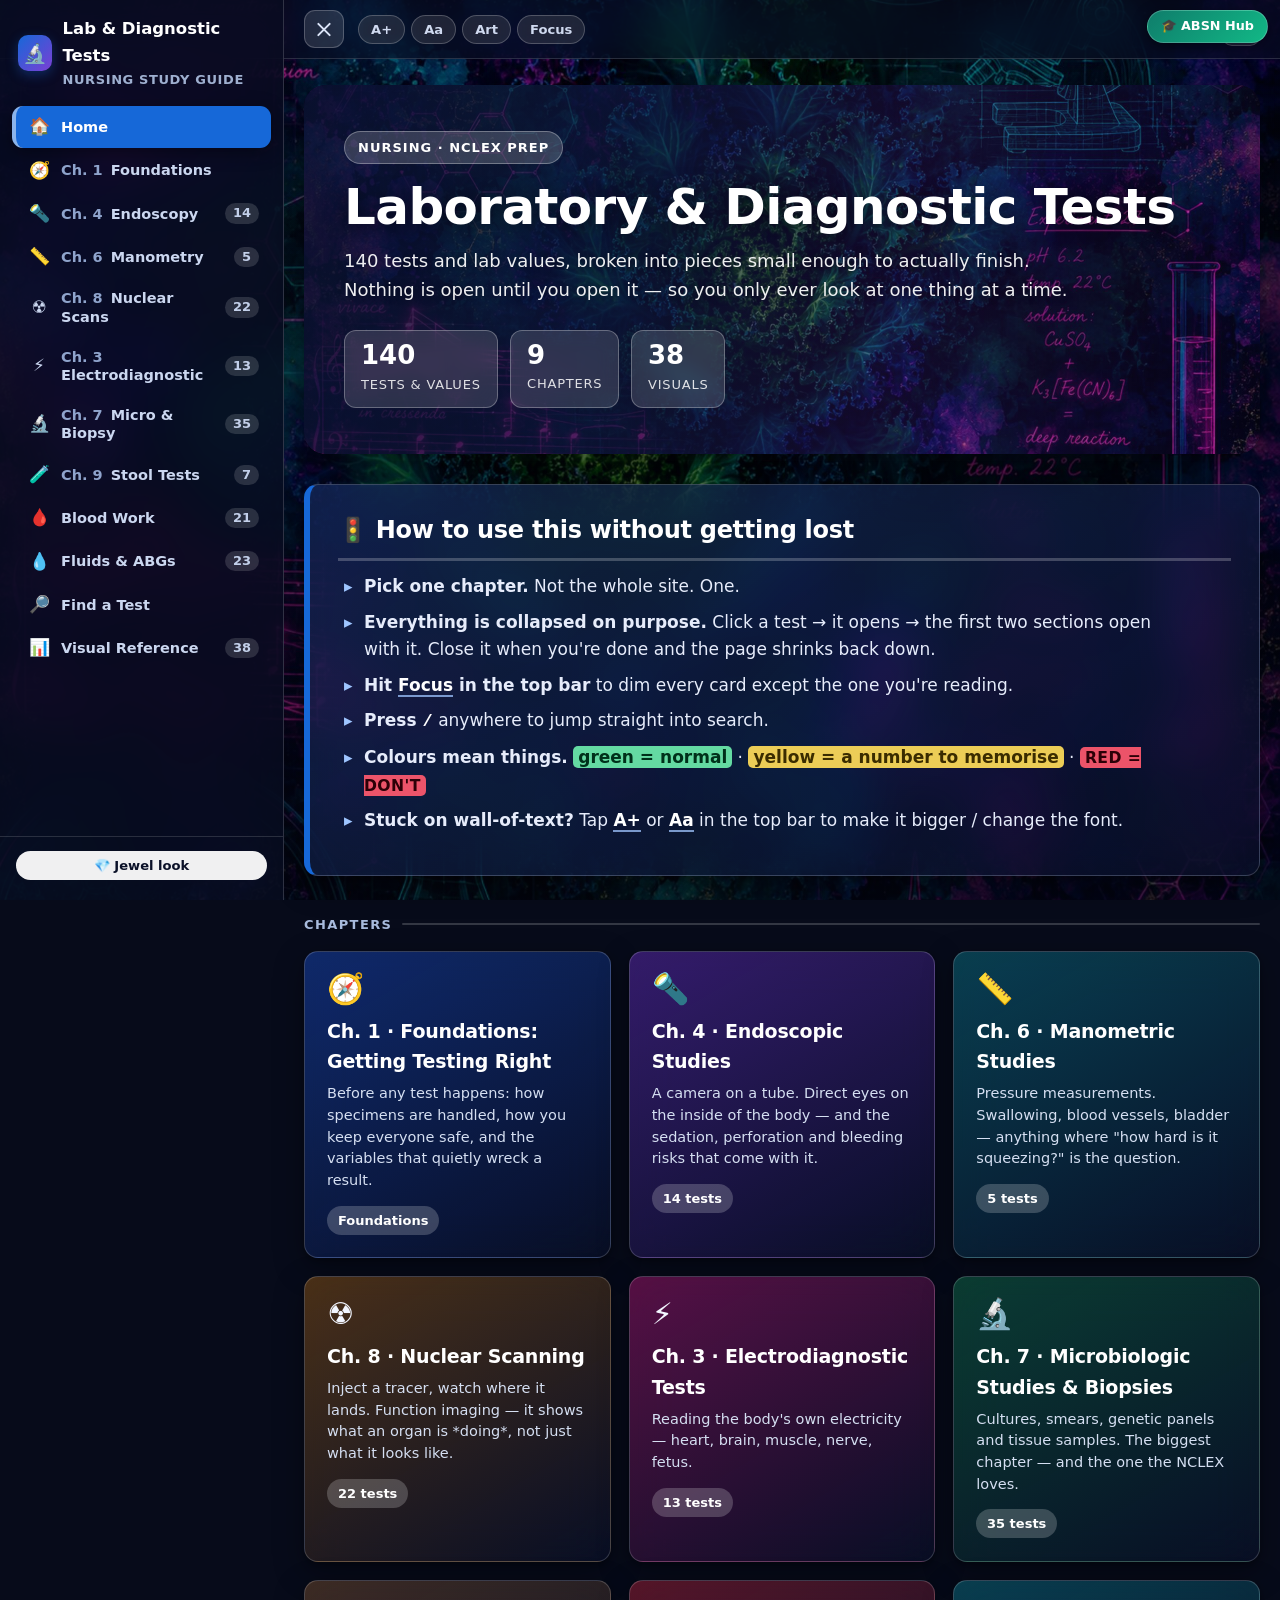
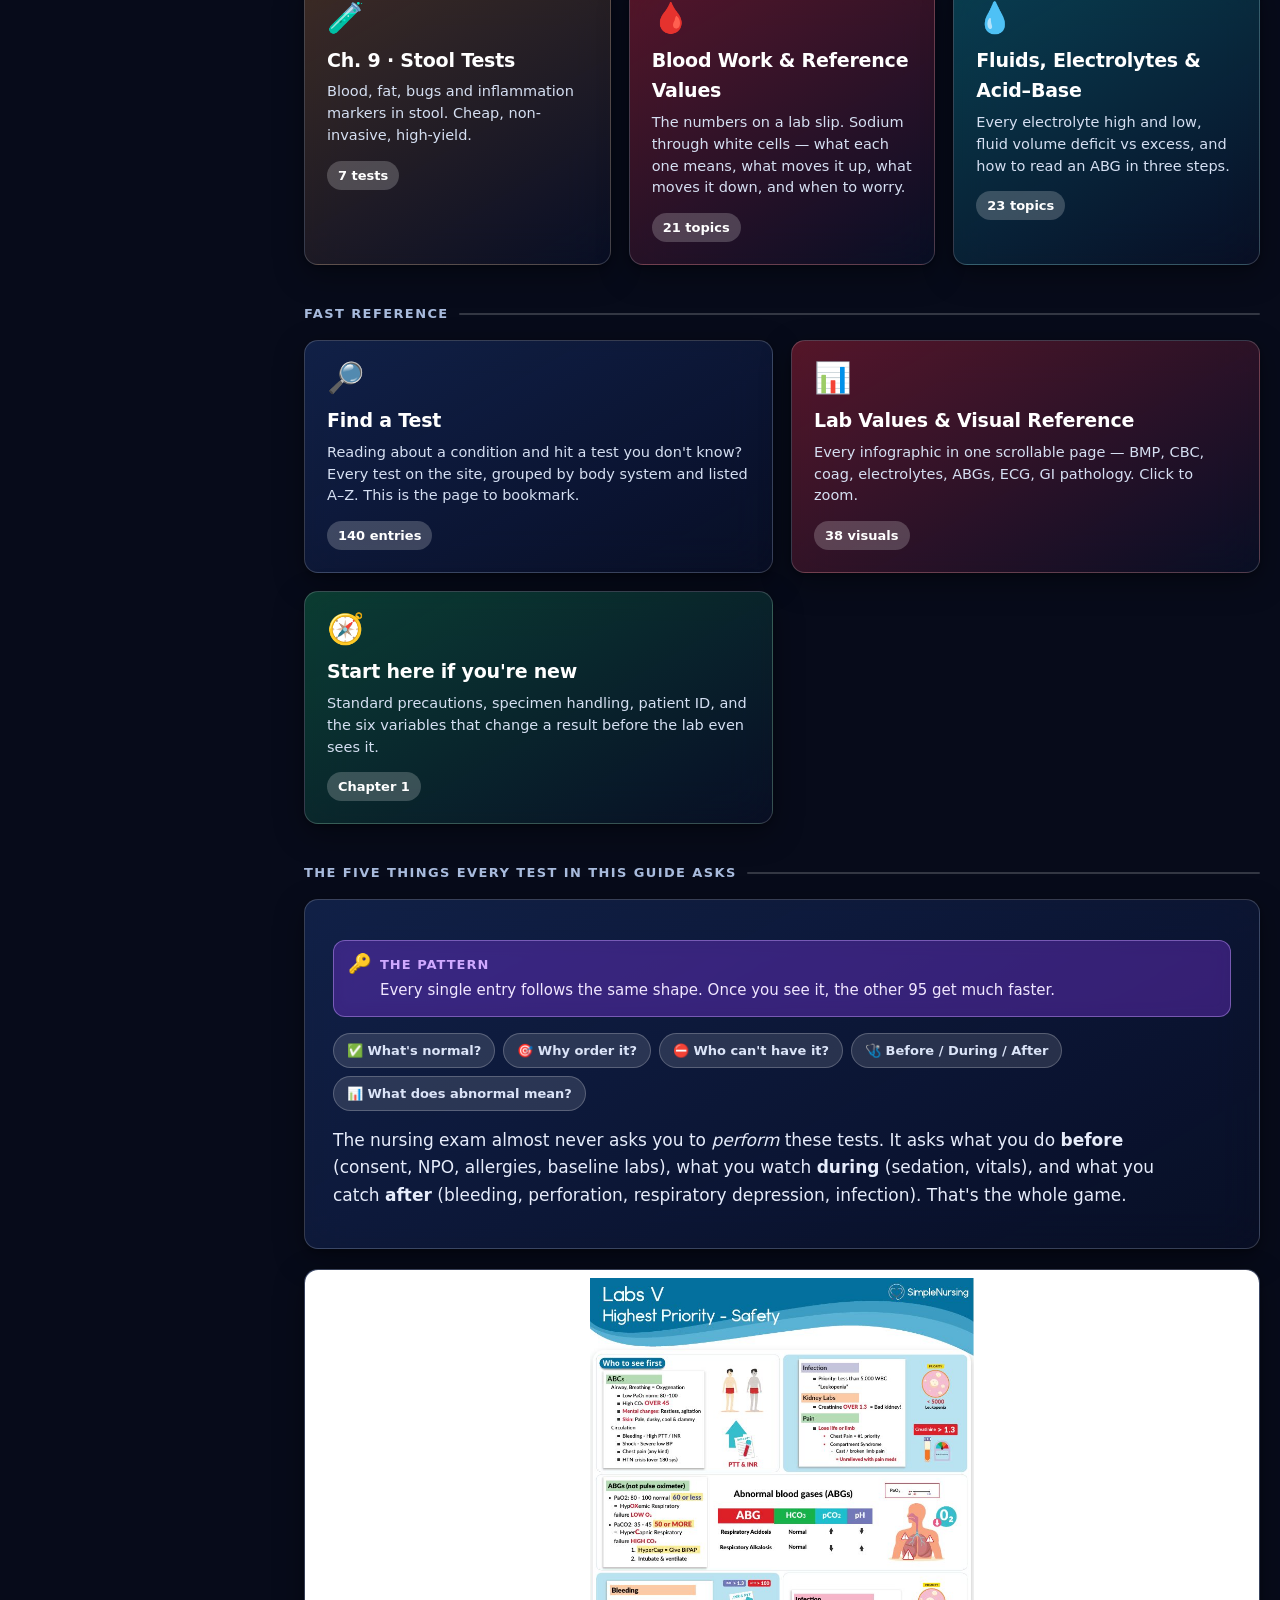
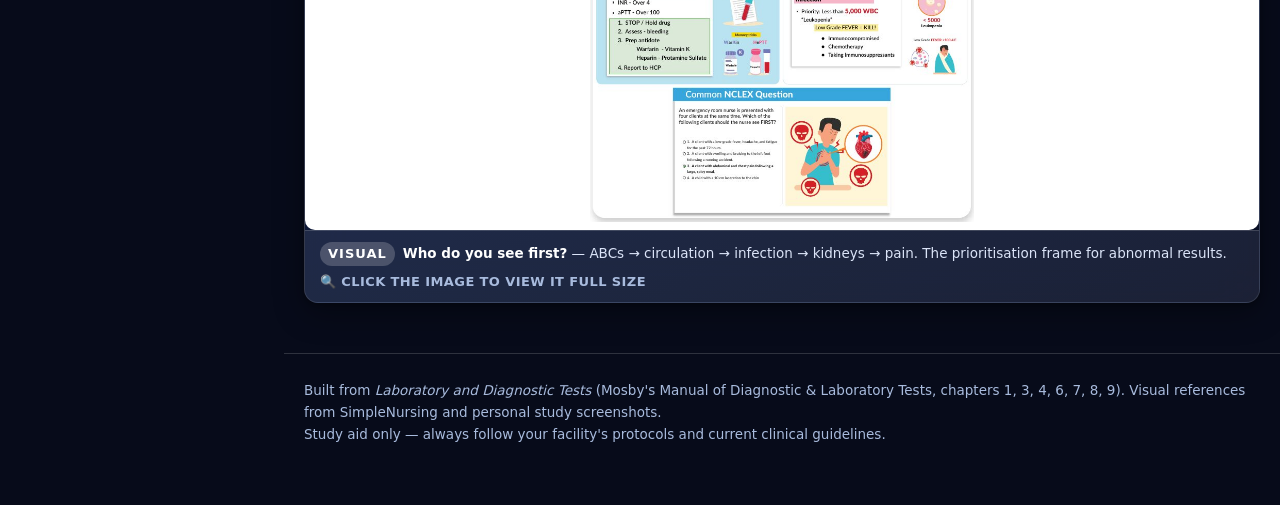
==== commit 492ac609: "Add files via upload" ====
--- a/index.html
+++ b/index.html
@@ -9,6 +9,29 @@
 <link rel="stylesheet" href="assets/css/style.css">
 </head>
 <body class="jewel nav-open">
+<style id="a11yCSS">
+/* keep wide things inside the viewport so magnifying never forces sideways scrolling */
+img,svg,video,canvas{max-width:100%;height:auto}
+pre,code,kbd{white-space:pre-wrap;overflow-wrap:anywhere}
+.a11y-tblwrap{overflow-x:auto;max-width:100%;-webkit-overflow-scrolling:touch}
+@media(max-width:1024px){
+  #nav a{white-space:normal}
+  .bar{margin-left:0 !important;margin-right:0 !important;max-width:100% !important}
+}
+
+/* rem (not em) so these can never compound down to unreadable sizes */
+small,.eyebrow,.rail-sep,.sm-txt,.tiny,.fine,.cap,.foot{font-size:.82rem}
+sub,sup{font-size:.72rem}
+
+/* keep the fixed Home/ABSN cluster from sitting on top of page titles */
+@media(max-width:1024px){
+  header h1, header p, h1:first-of-type{padding-right:92px}
+}
+@media(max-width:560px){
+  header h1, header p, h1:first-of-type{padding-right:80px}
+}
+</style>
+
 <style id="navbtnCSS">
 #navBtns{position:fixed;top:10px;right:12px;z-index:2147483000;display:flex;gap:7px;align-items:center}
 #navBtns a,#navBtns button{
@@ -20,14 +43,21 @@
 #navBtns .nbHome{background:linear-gradient(135deg,#5a2d82,#8e2d6b)}
 #navBtns .nbAbsn{background:linear-gradient(135deg,#0f7d6b,#12b886)}
 #navBtns a:hover,#navBtns button:hover{filter:brightness(1.15)}
+#navBtns a,#navBtns button{backdrop-filter:blur(6px);-webkit-backdrop-filter:blur(6px)}
+/* magnified viewports report a narrow CSS width - shed the labels early so the
+   cluster stops sitting on top of page headings */
+@media(max-width:1024px){
+  #navBtns{top:6px;right:6px;gap:5px}
+  #navBtns .nbLabel{display:none}
+  #navBtns a,#navBtns button{padding:8px 11px;font-size:1rem;line-height:1}
+}
 @media(max-width:560px){
-  #navBtns{top:6px;right:6px;gap:5px}
-  #navBtns a,#navBtns button{padding:6px 10px;font-size:.72rem}
-  #navBtns .nbLabel{display:none}
+  #navBtns a,#navBtns button{padding:7px 9px;font-size:.95rem}
 }
 @media print{#navBtns{display:none}}
 </style>
 <div id="navBtns"><a class="nbAbsn" href="https://arnold7777777.github.io/ABSN-Study-Hub/" title="Go to the ABSN Study Hub">&#127891;<span class="nbLabel"> ABSN Hub</span></a></div>
+<script>if(window.top!==window.self){var _nb=document.getElementById("navBtns");if(_nb)_nb.style.display="none";}</script>
 
 
 <div class="progress"></div>
@@ -149,5 +179,22 @@
 </div>
 <button class="backtop" title="Back to top">↑</button>
 <script src="assets/js/app.js"></script>
+<script id="a11yJS">
+/* a table wider than the screen scrolls inside its own box rather than dragging
+   the whole page sideways */
+(function(){
+  function wrap(){
+    document.querySelectorAll('table').forEach(function(t){
+      var p=t.parentNode;
+      if(!p||p.classList&&p.classList.contains('a11y-tblwrap'))return;
+      var d=document.createElement('div'); d.className='a11y-tblwrap';
+      p.insertBefore(d,t); d.appendChild(t);
+    });
+  }
+  if(document.readyState==='loading')document.addEventListener('DOMContentLoaded',wrap);
+  else wrap();
+  setTimeout(wrap,1200);   /* catch tables built by the page's own scripts */
+})();
+</script>
 </body>
 </html>
--- a/assets/css/style.css
+++ b/assets/css/style.css
@@ -99,7 +99,7 @@
   background:linear-gradient(135deg,#1668d8,#7b3fd4); color:#fff; font-size:19px;
   box-shadow:0 4px 12px rgba(22,104,216,.35);
 }
-.brand small{display:block;font-weight:600;font-size:11.5px;color:var(--muted);letter-spacing:.6px;text-transform:uppercase}
+.brand small{display:block;font-weight:600;font-size:13px;color:var(--muted);letter-spacing:.6px;text-transform:uppercase}
 
 .nav{display:flex; gap:4px; flex-wrap:wrap; margin-left:auto}
 .nav a{
@@ -127,7 +127,7 @@
   .nav::-webkit-scrollbar{display:none}
   .nav a{white-space:nowrap; font-size:13.5px; padding:6px 11px}
   .tools{margin-left:auto}
-  .tool-btn{padding:5px 10px; font-size:12px}
+  .tool-btn{padding:5px 10px; font-size:13px}
   .hero{padding:30px 22px; border-radius:16px}
   .prose{padding:20px 18px}
   .test-head{padding:15px 14px; gap:10px}
@@ -153,7 +153,7 @@
     border-radius:var(--radius); padding:14px}
 }
 .sidebar h4{
-  font-size:11.5px; letter-spacing:1.1px; text-transform:uppercase; color:var(--muted);
+  font-size:13px; letter-spacing:1.1px; text-transform:uppercase; color:var(--muted);
   margin:0 0 10px; font-weight:800;
 }
 .sidebar ol{list-style:none; margin:0; padding:0; counter-reset:toc}
@@ -209,17 +209,17 @@
 .hero p{margin:0; font-size:18px; max-width:64ch; color:rgba(255,255,255,.93)}
 .hero .kicker{
   display:inline-block; background:rgba(255,255,255,.18); border:1px solid rgba(255,255,255,.3);
-  padding:5px 13px; border-radius:999px; font-size:12.5px; font-weight:800; letter-spacing:1px;
+  padding:5px 13px; border-radius:999px; font-size:13px; font-weight:800; letter-spacing:1px;
   text-transform:uppercase; margin-bottom:16px;
 }
 .hero-stats{display:flex; gap:12px; flex-wrap:wrap; margin-top:26px; position:relative}
 .hero-stat{background:rgba(255,255,255,.14); border:1px solid rgba(255,255,255,.24); border-radius:12px; padding:10px 16px}
 .hero-stat b{display:block; font-size:26px; line-height:1.1}
-.hero-stat span{font-size:12px; text-transform:uppercase; letter-spacing:.8px; opacity:.85}
+.hero-stat span{font-size:13px; text-transform:uppercase; letter-spacing:.8px; opacity:.85}
 
 /* page header (chapter pages) */
 .page-head{padding:30px 0 6px}
-.page-head .eyebrow{font-size:12.5px; font-weight:800; letter-spacing:1.4px; text-transform:uppercase; color:var(--muted)}
+.page-head .eyebrow{font-size:13px; font-weight:800; letter-spacing:1.4px; text-transform:uppercase; color:var(--muted)}
 .page-head h1{margin:6px 0 10px; font-size:clamp(26px,4vw,40px); line-height:1.12; letter-spacing:-.4px}
 .page-head p.lede{font-size:18px; color:var(--ink-soft); max-width:70ch; margin:0}
 
@@ -241,7 +241,7 @@
 .chcard p{margin:0 0 14px; color:var(--ink-soft); font-size:14.5px; line-height:1.5}
 .chcard .count{
   display:inline-block; background:var(--cbg,var(--blue-bg)); color:var(--c,var(--blue));
-  font-weight:800; font-size:12.5px; padding:4px 11px; border-radius:999px;
+  font-weight:800; font-size:13px; padding:4px 11px; border-radius:999px;
 }
 
 /* ==========================================================================
@@ -284,7 +284,7 @@
   border-radius:12px; padding:12px 14px; border:1px solid transparent; font-size:14.5px; line-height:1.5;
 }
 .glance-item b{
-  display:block; font-size:11px; letter-spacing:1px; text-transform:uppercase; margin-bottom:4px; font-weight:900;
+  display:block; font-size:13px; letter-spacing:1px; text-transform:uppercase; margin-bottom:4px; font-weight:900;
 }
 .g-normal{background:var(--green-bg); border-color:#bfe8cf; color:#0b5c34}
 .g-normal b{color:var(--green)}
@@ -305,7 +305,7 @@
   background:var(--sbg,var(--slate-bg)); color:var(--sc,var(--slate));
 }
 .sec-head .sico{font-size:16px}
-.sec-head .mini-chev{margin-left:auto; font-size:11px; opacity:.7; transition:transform .18s}
+.sec-head .mini-chev{margin-left:auto; font-size:13px; opacity:.7; transition:transform .18s}
 .sec.open .mini-chev{transform:rotate(180deg)}
 .sec-body{display:none; padding:14px 16px 16px; background:#fff; border-top:1px solid var(--line)}
 .sec.open .sec-body{display:block}
@@ -327,7 +327,7 @@
 
 /* phase pills for Before / During / After */
 .phase{
-  display:inline-flex; align-items:center; gap:6px; font-weight:900; font-size:12px;
+  display:inline-flex; align-items:center; gap:6px; font-weight:900; font-size:13px;
   letter-spacing:1px; text-transform:uppercase; padding:4px 12px; border-radius:999px;
   margin:16px 0 10px;
 }
@@ -355,7 +355,7 @@
   font-size:15px; line-height:1.55; border:1px solid transparent;
 }
 .callout::before{position:absolute; left:14px; top:13px; font-size:19px; line-height:1}
-.callout b.lead{display:block; font-size:12px; letter-spacing:1px; text-transform:uppercase; margin-bottom:3px}
+.callout b.lead{display:block; font-size:13px; letter-spacing:1px; text-transform:uppercase; margin-bottom:3px}
 
 .c-critical{background:var(--red-bg); border-color:#f7c4ca; color:#8d1721}
 .c-critical::before{content:"🚨"}
@@ -404,11 +404,11 @@
 figcaption b{color:var(--ink)}
 figcaption::after{
   content:"🔍 click the image to view it full size";
-  display:block; margin-top:6px; font-size:11.5px; font-weight:700; letter-spacing:.4px;
+  display:block; margin-top:6px; font-size:13px; font-weight:700; letter-spacing:.4px;
   text-transform:uppercase; color:var(--muted);
 }
 .fig-tag{
-  display:inline-block; font-size:10.5px; font-weight:900; letter-spacing:1px; text-transform:uppercase;
+  display:inline-block; font-size:13px; font-weight:900; letter-spacing:1px; text-transform:uppercase;
   background:var(--purple-bg); color:var(--purple); padding:2px 8px; border-radius:999px; margin-right:8px;
 }
 
@@ -467,7 +467,7 @@
   max-height:520px; object-fit:contain; object-position:top center; background:#fbfcfe; padding:6px;
 }
 .ref-card .rc-head::after{
-  content:"🔍 tap to enlarge"; display:block; margin-top:7px; font-size:11px; font-weight:800;
+  content:"🔍 tap to enlarge"; display:block; margin-top:7px; font-size:13px; font-weight:800;
   letter-spacing:.5px; text-transform:uppercase; color:var(--muted);
 }
 
@@ -774,18 +774,18 @@
 .rail-links .ni{font-size:17px; width:22px; text-align:center; flex:0 0 auto}
 .rail-links a b{font-weight:900; color:var(--muted); margin-right:3px}
 .rail-links a em{
-  margin-left:auto; font-style:normal; font-size:11.5px; font-weight:900;
+  margin-left:auto; font-style:normal; font-size:13px; font-weight:900;
   background:rgba(0,0,0,.08); color:var(--muted); padding:2px 8px; border-radius:999px;
 }
 .rail-links a.active em{background:rgba(255,255,255,.28); color:#fff}
 
 .rail-sep{
-  font-size:11px; letter-spacing:1.2px; text-transform:uppercase; font-weight:900;
+  font-size:13px; letter-spacing:1.2px; text-transform:uppercase; font-weight:900;
   color:var(--muted); padding:14px 20px 8px; border-top:1px solid var(--line); margin-top:6px;
 }
 .rail-toc{padding:0 12px}
 .rail-toc h4{
-  font-size:11px; letter-spacing:1.1px; text-transform:uppercase; color:var(--muted);
+  font-size:13px; letter-spacing:1.1px; text-transform:uppercase; color:var(--muted);
   margin:12px 8px 6px; font-weight:800;
 }
 .rail-toc ol{list-style:none; margin:0; padding:0}
@@ -868,15 +868,15 @@
 .ix-ico{font-size:16px; flex:0 0 auto; margin-top:1px}
 .ix-main{flex:1 1 auto; min-width:0}
 .ix-main b{display:block; font-size:14.5px; font-weight:750}
-.ix-aka{display:block; font-size:12px; color:var(--muted); font-style:italic; margin-top:2px;
+.ix-aka{display:block; font-size:13px; color:var(--muted); font-style:italic; margin-top:2px;
   overflow:hidden; display:-webkit-box; -webkit-line-clamp:2; -webkit-box-orient:vertical}
 .ix-chap{
-  flex:0 0 auto; align-self:center; font-size:10.5px; font-weight:800; letter-spacing:.4px;
+  flex:0 0 auto; align-self:center; font-size:13px; font-weight:800; letter-spacing:.4px;
   text-transform:uppercase; color:var(--c,var(--blue)); background:var(--cbg,rgba(0,0,0,.05));
   padding:3px 8px; border-radius:999px; white-space:nowrap;
 }
 .prose h2 .cnt{
-  font-size:12px; font-weight:800; letter-spacing:.6px; text-transform:uppercase;
+  font-size:13px; font-weight:800; letter-spacing:.6px; text-transform:uppercase;
   color:var(--muted); margin-left:8px; vertical-align:middle;
 }
 h3.az{
@@ -952,7 +952,7 @@
 .legend>b{display:block; margin-bottom:8px; font-size:13px; letter-spacing:.4px; text-transform:uppercase; color:var(--muted)}
 .legend ul{margin:0; padding-left:0; list-style:none}
 .legend li{margin:6px 0; line-height:1.5}
-.lg{display:inline-block; padding:2px 9px; border-radius:999px; font-size:12px; font-weight:800; margin-right:8px; white-space:nowrap}
+.lg{display:inline-block; padding:2px 9px; border-radius:999px; font-size:13px; font-weight:800; margin-right:8px; white-space:nowrap}
 .lg-key{background:#fff3d1; color:#7a5200}
 .lg-pic{background:#e6efff; color:#1a4fa0}
 .lg-tab{background:#e2f6f8; color:#075e67}
@@ -974,7 +974,7 @@
 table.cmp ul{margin:0; padding-left:18px}
 table.cmp li{margin:3px 0; line-height:1.45}
 .cmp-note{font-size:13.5px; color:var(--muted); margin:4px 2px 0}
-.sbs{font-size:.72em; vertical-align:sub}
+.sbs{font-size:0.82em; vertical-align:sub}
 body.jewel table.cmp{background:rgba(255,255,255,.10); border-color:rgba(255,255,255,.18); color:#eaf0ff}
 body.jewel table.cmp th, body.jewel table.cmp td{border-bottom-color:rgba(255,255,255,.14)}
 body.jewel table.cmp thead th{background:rgba(255,255,255,.10); color:#c3d2ee}
@@ -984,8 +984,8 @@
   table.cmp, table.cmp tbody, table.cmp tr, table.cmp td, table.cmp th{display:block; width:auto}
   table.cmp thead{display:none}
   table.cmp tbody th[scope=row]{width:auto; border-radius:0; font-size:15px}
-  table.cmp.cmp2 tbody td:nth-of-type(1)::before{content:"LOW / deficit"; display:block; font-size:11.5px; font-weight:800; letter-spacing:.5px; color:#0a6f8f; margin-bottom:2px}
-  table.cmp.cmp2 tbody td:nth-of-type(2)::before{content:"HIGH / excess"; display:block; font-size:11.5px; font-weight:800; letter-spacing:.5px; color:#b03a2e; margin-bottom:2px}
+  table.cmp.cmp2 tbody td:nth-of-type(1)::before{content:"LOW / deficit"; display:block; font-size:13px; font-weight:800; letter-spacing:.5px; color:#0a6f8f; margin-bottom:2px}
+  table.cmp.cmp2 tbody td:nth-of-type(2)::before{content:"HIGH / excess"; display:block; font-size:13px; font-weight:800; letter-spacing:.5px; color:#b03a2e; margin-bottom:2px}
   body.jewel table.cmp.cmp2 tbody td:nth-of-type(1)::before{color:#7fe0f2}
   body.jewel table.cmp.cmp2 tbody td:nth-of-type(2)::before{color:#ffa9a0}
 }
@@ -1000,11 +1000,11 @@
 .qa-n{flex:0 0 auto; width:28px; height:28px; border-radius:9px; display:grid; place-items:center;
   background:var(--c,#7b3fd4); color:#fff; font-weight:800; font-size:14px}
 .qa-stem{margin:2px 0 8px; font-weight:650; line-height:1.5}
-.qa-sata{margin:-4px 0 8px; font-size:12.5px; font-weight:800; letter-spacing:.4px; text-transform:uppercase; color:#b03a2e}
+.qa-sata{margin:-4px 0 8px; font-size:13px; font-weight:800; letter-spacing:.4px; text-transform:uppercase; color:#b03a2e}
 ol.qa-opts{list-style:none; margin:0; padding:0}
 ol.qa-opts li{margin:5px 0; line-height:1.45; display:flex; gap:9px}
 .opt-l{flex:0 0 auto; width:22px; height:22px; border-radius:7px; display:grid; place-items:center;
-  background:rgba(0,0,0,.06); font-size:12.5px; font-weight:800; color:var(--ink-soft)}
+  background:rgba(0,0,0,.06); font-size:13px; font-weight:800; color:var(--ink-soft)}
 details.qa-a{margin-top:12px}
 details.qa-a>summary{
   cursor:pointer; list-style:none; display:inline-block; padding:7px 14px; border-radius:999px;
@@ -1040,7 +1040,7 @@
 /* ════════ Drive link on an infographic figure ════════ */
 a.fig-drive{
   display:inline-block; margin-top:6px; padding:4px 11px; border-radius:999px;
-  background:rgba(16,90,60,.92); color:#fff; font-size:12.5px; font-weight:800;
+  background:rgba(16,90,60,.92); color:#fff; font-size:13px; font-weight:800;
   text-decoration:none; border:1px solid rgba(255,255,255,.28); white-space:nowrap;
 }
 a.fig-drive:hover{background:#12b886; text-decoration:none}
@@ -1097,3 +1097,7 @@
   .test-title h3{ font-size:18.5px; }
   .test-head{ border-left-width:7px; }
 }
+
+
+/* accessibility: rem so nested sizes can never compound below readable */
+.ix-chap,.ix-aka,.cnt,.tool-btn{font-size:.82rem}
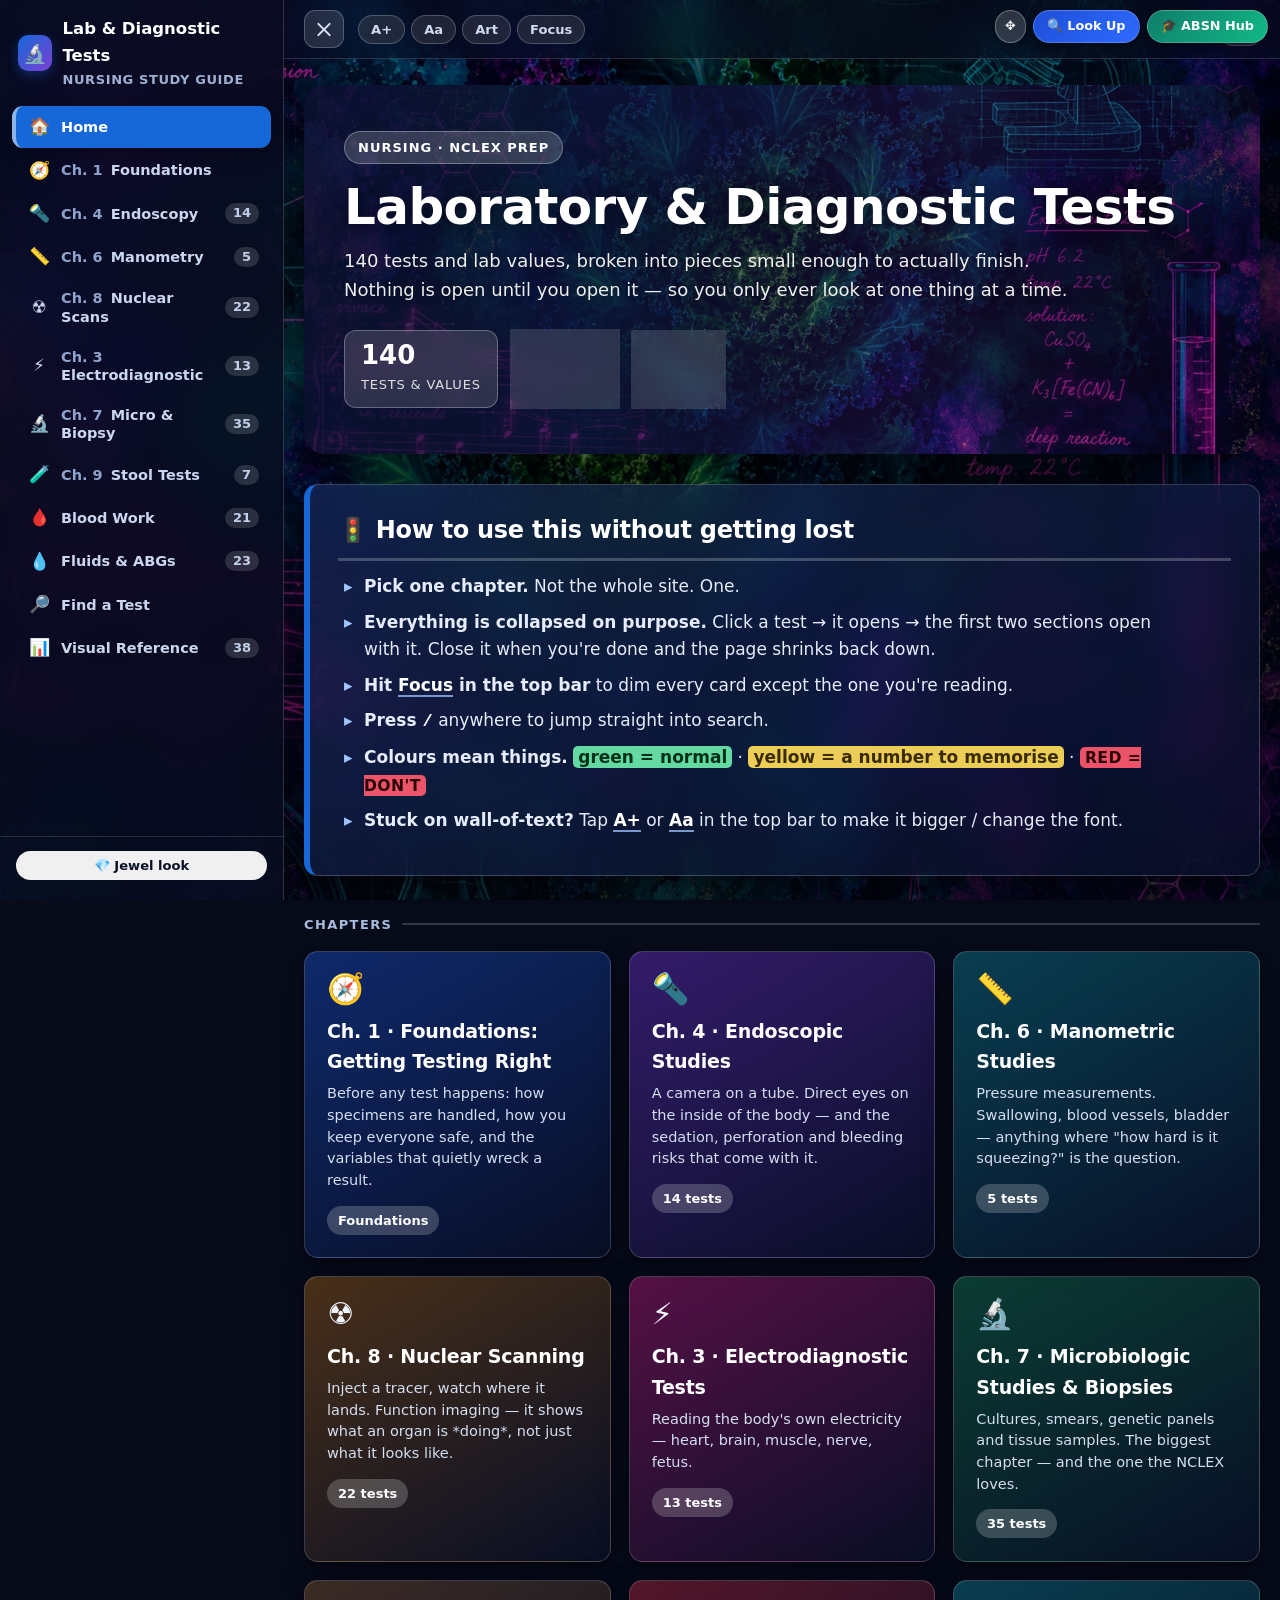
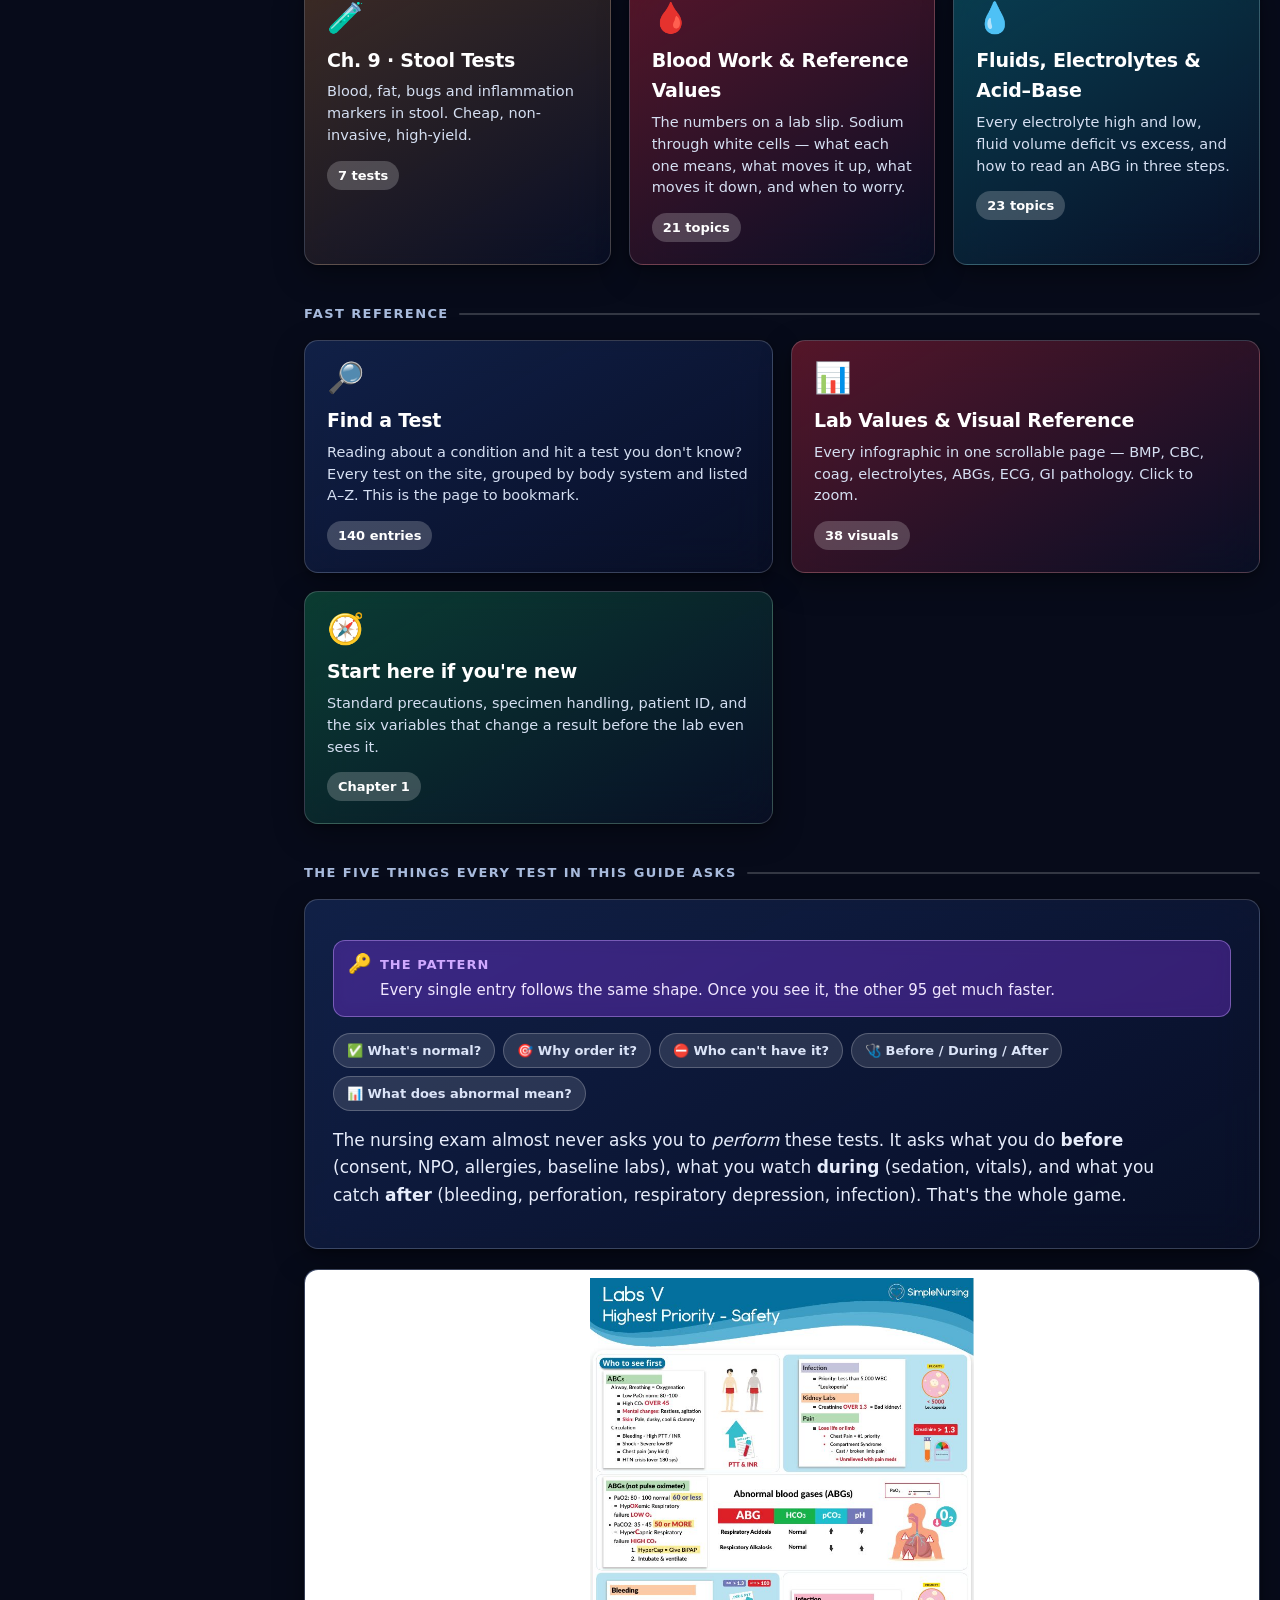
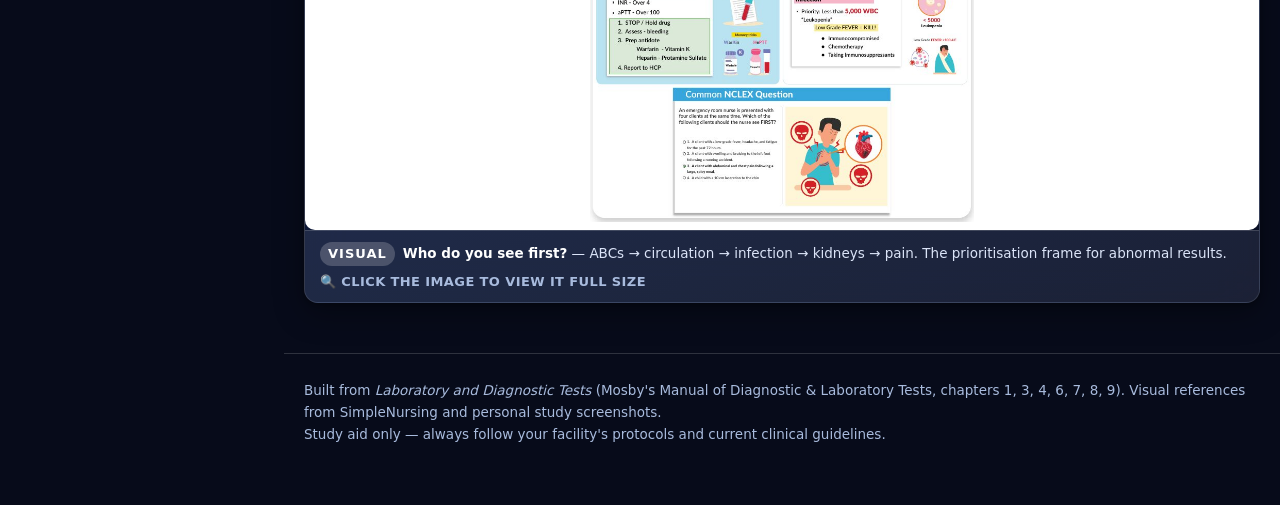
==== commit 58b144c5: "Add files via upload" ====
--- a/index.html
+++ b/index.html
@@ -9,6 +9,18 @@
 <link rel="stylesheet" href="assets/css/style.css">
 </head>
 <body class="jewel nav-open">
+<style id="navDragCSS">
+#navBtns{touch-action:none}
+#navBtns.dragging{opacity:.9;cursor:grabbing}
+#navBtns.hidden-by-overlay{display:none !important}
+#nbGrip{cursor:grab;background:rgba(255,255,255,.16) !important;
+  border:1px solid rgba(255,255,255,.3) !important;color:#fff !important;
+  border-radius:22px;padding:7px 9px !important;font:900 .9rem 'Segoe UI',system-ui,sans-serif;
+  line-height:1;user-select:none;box-shadow:0 4px 14px rgba(0,0,0,.5);flex:0 0 auto}
+#nbGrip:hover{background:rgba(255,255,255,.32) !important}
+#navBtns.dragging #nbGrip{cursor:grabbing}
+@media print{#navBtns{display:none !important}}
+</style>
 <style id="a11yCSS">
 /* keep wide things inside the viewport so magnifying never forces sideways scrolling */
 img,svg,video,canvas{max-width:100%;height:auto}
@@ -40,6 +52,7 @@
   border:1px solid rgba(255,255,255,.22);box-shadow:0 4px 14px rgba(0,0,0,.5);
   color:#fff;white-space:nowrap;line-height:1.3;
 }
+#navBtns .nbLook{background:linear-gradient(135deg,#1d4ed8,#2f6bff)}
 #navBtns .nbHome{background:linear-gradient(135deg,#5a2d82,#8e2d6b)}
 #navBtns .nbAbsn{background:linear-gradient(135deg,#0f7d6b,#12b886)}
 #navBtns a:hover,#navBtns button:hover{filter:brightness(1.15)}
@@ -56,7 +69,7 @@
 }
 @media print{#navBtns{display:none}}
 </style>
-<div id="navBtns"><a class="nbAbsn" href="https://arnold7777777.github.io/ABSN-Study-Hub/" title="Go to the ABSN Study Hub">&#127891;<span class="nbLabel"> ABSN Hub</span></a></div>
+<div id="navBtns"><a class="nbLook" href="https://arnold7777777.github.io/NUR-198-Study-Guide/Look%20It%20Up.html" target="_blank" rel="noopener" title="Look up any topic across all your sites">&#128269;<span class="nbLabel"> Look Up</span></a><a class="nbAbsn" href="https://arnold7777777.github.io/ABSN-Study-Hub/" title="Go to the ABSN Study Hub">&#127891;<span class="nbLabel"> ABSN Hub</span></a></div>
 <script>if(window.top!==window.self){var _nb=document.getElementById("navBtns");if(_nb)_nb.style.display="none";}</script>
 
 
@@ -196,5 +209,136 @@
   setTimeout(wrap,1200);   /* catch tables built by the page's own scripts */
 })();
 </script>
+<script id="navDragJS">
+(function(){
+  var nb=document.getElementById('navBtns');
+  if(!nb||nb.dataset.dragReady) return;
+  nb.dataset.dragReady='1';
+
+  /* ── 1. modifier and middle clicks must open a new tab ───────────────
+     The ABSN link called preventDefault() every time, which killed
+     ctrl/cmd/shift-click and middle-click. Let those through. */
+  function passthrough(e){
+    return e.ctrlKey||e.metaKey||e.shiftKey||e.altKey||e.button===1;
+  }
+  nb.addEventListener('click',function(e){
+    var a=e.target.closest('a'); if(!a) return;
+    if(passthrough(e)){ e.stopImmediatePropagation(); }   /* before the page's own handler */
+  },true);
+  nb.addEventListener('auxclick',function(e){
+    var a=e.target.closest('a');
+    if(a&&e.button===1){ e.stopImmediatePropagation();
+      window.open(a.href,'_blank','noopener'); e.preventDefault(); }
+  },true);
+  /* every button in the cluster also gets a right-click / long-press menu that
+     works, because they stay real <a href> elements */
+
+  /* ── 2. a grip so it is obvious the cluster can be moved ───────────── */
+  var grip=document.createElement('button');
+  grip.id='nbGrip'; grip.type='button';
+  grip.title='Drag to move these buttons \u00b7 double-click to reset';
+  grip.setAttribute('aria-label','Move these buttons');
+  grip.textContent='\u2725';
+  nb.insertBefore(grip,nb.firstChild);
+
+  /* ── 3. drag, and remember where she put it ─────────────────────────── */
+  var KEY='nbPos';
+  function clampPos(l,t){
+    var r=nb.getBoundingClientRect();
+    var maxL=Math.max(0,window.innerWidth-r.width-4);
+    var maxT=Math.max(0,window.innerHeight-r.height-4);
+    return [Math.min(Math.max(0,l),maxL), Math.min(Math.max(0,t),maxT)];
+  }
+  function place(l,t){
+    var p=clampPos(l,t);
+    nb.style.left=p[0]+'px'; nb.style.top=p[1]+'px';
+    nb.style.right='auto'; nb.style.bottom='auto';
+  }
+  function save(){
+    try{ localStorage.setItem(KEY,JSON.stringify({l:parseFloat(nb.style.left)||0,
+                                                  t:parseFloat(nb.style.top)||0})); }catch(e){}
+  }
+  function reset(){
+    nb.style.left=''; nb.style.top=''; nb.style.right=''; nb.style.bottom='';
+    try{ localStorage.removeItem(KEY); }catch(e){}
+  }
+  try{
+    var s=JSON.parse(localStorage.getItem(KEY)||'null');
+    if(s&&typeof s.l==='number') place(s.l,s.t);
+  }catch(e){}
+
+  var dragging=false,ox=0,oy=0,moved=false;
+  function down(x,y,e){
+    var r=nb.getBoundingClientRect();
+    dragging=true; moved=false; ox=x-r.left; oy=y-r.top;
+    nb.classList.add('dragging');
+    if(e&&e.preventDefault) e.preventDefault();
+  }
+  function move(x,y){
+    if(!dragging) return;
+    moved=true; place(x-ox,y-oy);
+  }
+  function up(){
+    if(!dragging) return;
+    dragging=false; nb.classList.remove('dragging');
+    if(moved) save();
+  }
+  grip.addEventListener('mousedown',function(e){ if(e.button===0) down(e.clientX,e.clientY,e); });
+  window.addEventListener('mousemove',function(e){ move(e.clientX,e.clientY); });
+  window.addEventListener('mouseup',up);
+  grip.addEventListener('touchstart',function(e){
+    var t=e.touches[0]; down(t.clientX,t.clientY,e); },{passive:false});
+  window.addEventListener('touchmove',function(e){
+    if(!dragging) return; var t=e.touches[0]; move(t.clientX,t.clientY); e.preventDefault(); },{passive:false});
+  window.addEventListener('touchend',up);
+  grip.addEventListener('dblclick',function(e){ e.preventDefault(); reset(); });
+  /* keyboard: focus the grip and nudge with the arrows */
+  grip.addEventListener('keydown',function(e){
+    var step=e.shiftKey?24:6, r=nb.getBoundingClientRect(), l=r.left, t=r.top, hit=true;
+    if(e.key==='ArrowLeft') l-=step; else if(e.key==='ArrowRight') l+=step;
+    else if(e.key==='ArrowUp') t-=step; else if(e.key==='ArrowDown') t+=step;
+    else if(e.key==='Home'||e.key==='Escape'){ reset(); e.preventDefault(); return; }
+    else hit=false;
+    if(hit){ place(l,t); save(); e.preventDefault(); }
+  });
+  window.addEventListener('resize',function(){
+    if(nb.style.left) place(parseFloat(nb.style.left),parseFloat(nb.style.top));
+  });
+
+  /* ── 4. step aside for full-screen viewers ───────────────────────────
+     Some overlays (the NUR 175 image lightbox, the drug guide drawer) sit
+     below this cluster in the stacking order, so the cluster covered their
+     Close buttons. Find them once, then just watch whether they are shown. */
+  var overlays=[];
+  try{
+    document.querySelectorAll('body *').forEach(function(el){
+      if(overlays.length>40) return;
+      if(el===nb||nb.contains(el)) return;
+      var cs=getComputedStyle(el);
+      if(cs.position!=='fixed') return;
+      var z=parseInt(cs.zIndex,10);
+      if(!(z>=1000)) return;
+      /* covers most of the screen in at least one dimension */
+      var w=parseFloat(cs.width), h=parseFloat(cs.height);
+      var full=(cs.inset==='0px'||cs.top==='0px'&&cs.left==='0px'&&cs.right==='0px'&&cs.bottom==='0px');
+      if(full||(w>=window.innerWidth*0.9&&h>=window.innerHeight*0.9)) overlays.push(el);
+    });
+  }catch(e){}
+  function check(){
+    var open=overlays.some(function(el){
+      var cs=getComputedStyle(el);
+      return cs.display!=='none'&&cs.visibility!=='hidden'&&parseFloat(cs.opacity||'1')>0.05;
+    });
+    nb.classList.toggle('hidden-by-overlay',open);
+  }
+  if(overlays.length){
+    check();
+    var t=null;
+    new MutationObserver(function(){ clearTimeout(t); t=setTimeout(check,60); })
+      .observe(document.body,{attributes:true,subtree:true,
+                              attributeFilter:['class','style','hidden']});
+  }
+})();
+</script>
 </body>
 </html>
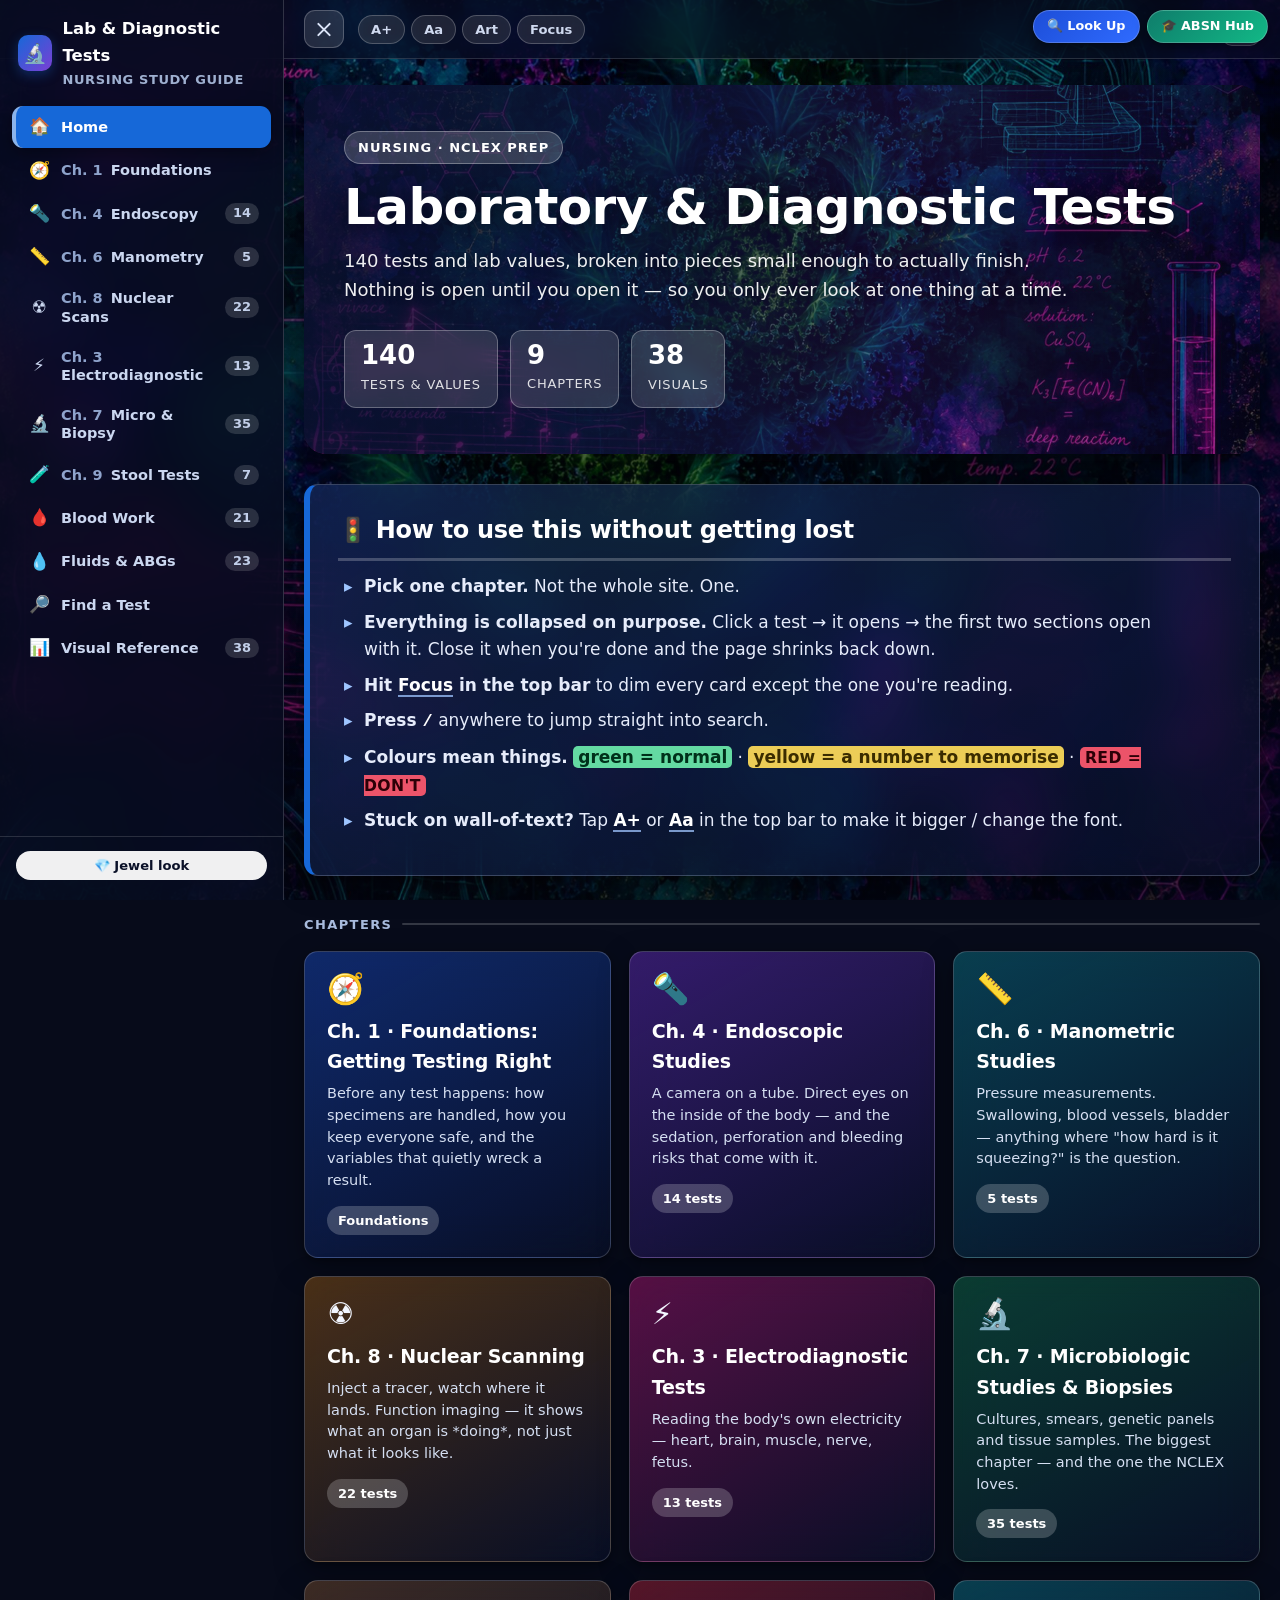
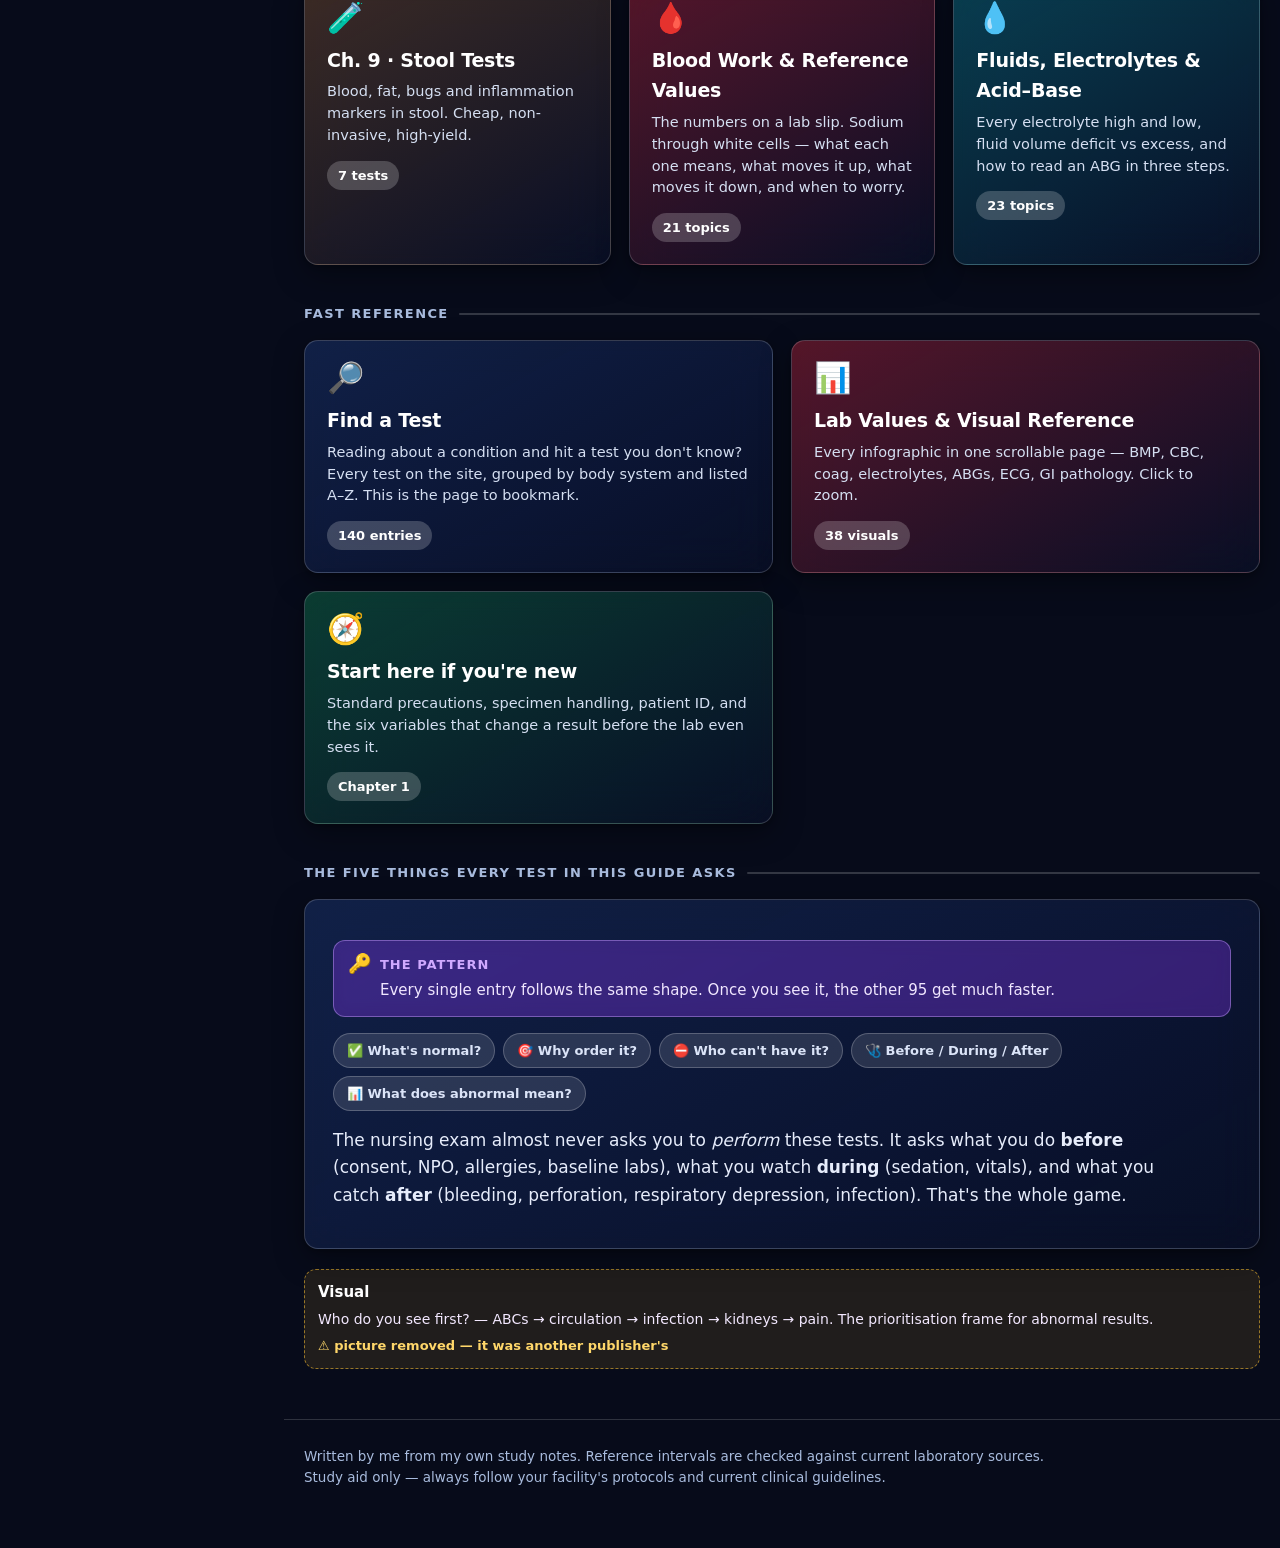
==== commit 82971289: "Add files via upload" ====
--- a/index.html
+++ b/index.html
@@ -10,15 +10,12 @@
 </head>
 <body class="jewel nav-open">
 <style id="navDragCSS">
-#navBtns{touch-action:none}
+#navBtns{touch-action:none;cursor:grab}
 #navBtns.dragging{opacity:.9;cursor:grabbing}
 #navBtns.hidden-by-overlay{display:none !important}
-#nbGrip{cursor:grab;background:rgba(255,255,255,.16) !important;
-  border:1px solid rgba(255,255,255,.3) !important;color:#fff !important;
-  border-radius:22px;padding:7px 9px !important;font:900 .9rem 'Segoe UI',system-ui,sans-serif;
-  line-height:1;user-select:none;box-shadow:0 4px 14px rgba(0,0,0,.5);flex:0 0 auto}
-#nbGrip:hover{background:rgba(255,255,255,.32) !important}
-#navBtns.dragging #nbGrip{cursor:grabbing}
+
+
+#navBtns.dragging 
 @media print{#navBtns{display:none !important}}
 </style>
 <style id="a11yCSS">
@@ -182,11 +179,10 @@
     vitals), and what you catch <b>after</b> (bleeding, perforation, respiratory depression,
     infection). That's the whole game.</p>
   </div>
-  <figure><img src="assets/img/labs-priority.jpg" alt="Who do you see first?" loading="lazy"><figcaption><span class="fig-tag">Visual</span><b>Who do you see first?</b> — ABCs → circulation → infection → kidneys → pain. The prioritisation frame for abnormal results.</figcaption></figure>
+  <div class="kept-caption" style="border:1px dashed rgba(255,194,51,.55);background:rgba(255,194,51,.10);border-radius:12px;padding:11px 13px;margin:9px 0;font-size:14px;line-height:1.55;color:#f3e8ff"><b style="color:#fff;font-size:15px">Visual</b><span style="display:block;margin-top:4px">Who do you see first? — ABCs → circulation → infection → kidneys → pain. The prioritisation frame for abnormal results.</span><span style="display:block;color:#ffd76a;font-size:13px;font-weight:700;margin-top:6px">&#9888;&#65039; picture removed &mdash; it was another publisher's</span></div>
 </div>
 <footer class="footer"><div class="wrap">
-  Built from <i>Laboratory and Diagnostic Tests</i> (Mosby's Manual of Diagnostic &amp; Laboratory Tests,
-  chapters 1, 3, 4, 6, 7, 8, 9). Visual references from SimpleNursing and personal study screenshots.
+  Written by me from my own study notes. Reference intervals are checked against current laboratory sources.
   <br>Study aid only — always follow your facility's protocols and current clinical guidelines.
 </div></footer>
 </div>
@@ -234,12 +230,7 @@
      works, because they stay real <a href> elements */
 
   /* ── 2. a grip so it is obvious the cluster can be moved ───────────── */
-  var grip=document.createElement('button');
-  grip.id='nbGrip'; grip.type='button';
-  grip.title='Drag to move these buttons \u00b7 double-click to reset';
-  grip.setAttribute('aria-label','Move these buttons');
-  grip.textContent='\u2725';
-  nb.insertBefore(grip,nb.firstChild);
+
 
   /* ── 3. drag, and remember where she put it ─────────────────────────── */
   var KEY='nbPos';
@@ -283,17 +274,17 @@
     dragging=false; nb.classList.remove('dragging');
     if(moved) save();
   }
-  grip.addEventListener('mousedown',function(e){ if(e.button===0) down(e.clientX,e.clientY,e); });
+  nb.addEventListener('mousedown',function(e){ if(e.button===0) down(e.clientX,e.clientY,e); });
   window.addEventListener('mousemove',function(e){ move(e.clientX,e.clientY); });
   window.addEventListener('mouseup',up);
-  grip.addEventListener('touchstart',function(e){
+  nb.addEventListener('touchstart',function(e){
     var t=e.touches[0]; down(t.clientX,t.clientY,e); },{passive:false});
   window.addEventListener('touchmove',function(e){
     if(!dragging) return; var t=e.touches[0]; move(t.clientX,t.clientY); e.preventDefault(); },{passive:false});
   window.addEventListener('touchend',up);
-  grip.addEventListener('dblclick',function(e){ e.preventDefault(); reset(); });
+  nb.addEventListener('dblclick',function(e){ e.preventDefault(); reset(); });
   /* keyboard: focus the grip and nudge with the arrows */
-  grip.addEventListener('keydown',function(e){
+  nb.addEventListener('keydown',function(e){
     var step=e.shiftKey?24:6, r=nb.getBoundingClientRect(), l=r.left, t=r.top, hit=true;
     if(e.key==='ArrowLeft') l-=step; else if(e.key==='ArrowRight') l+=step;
     else if(e.key==='ArrowUp') t-=step; else if(e.key==='ArrowDown') t+=step;
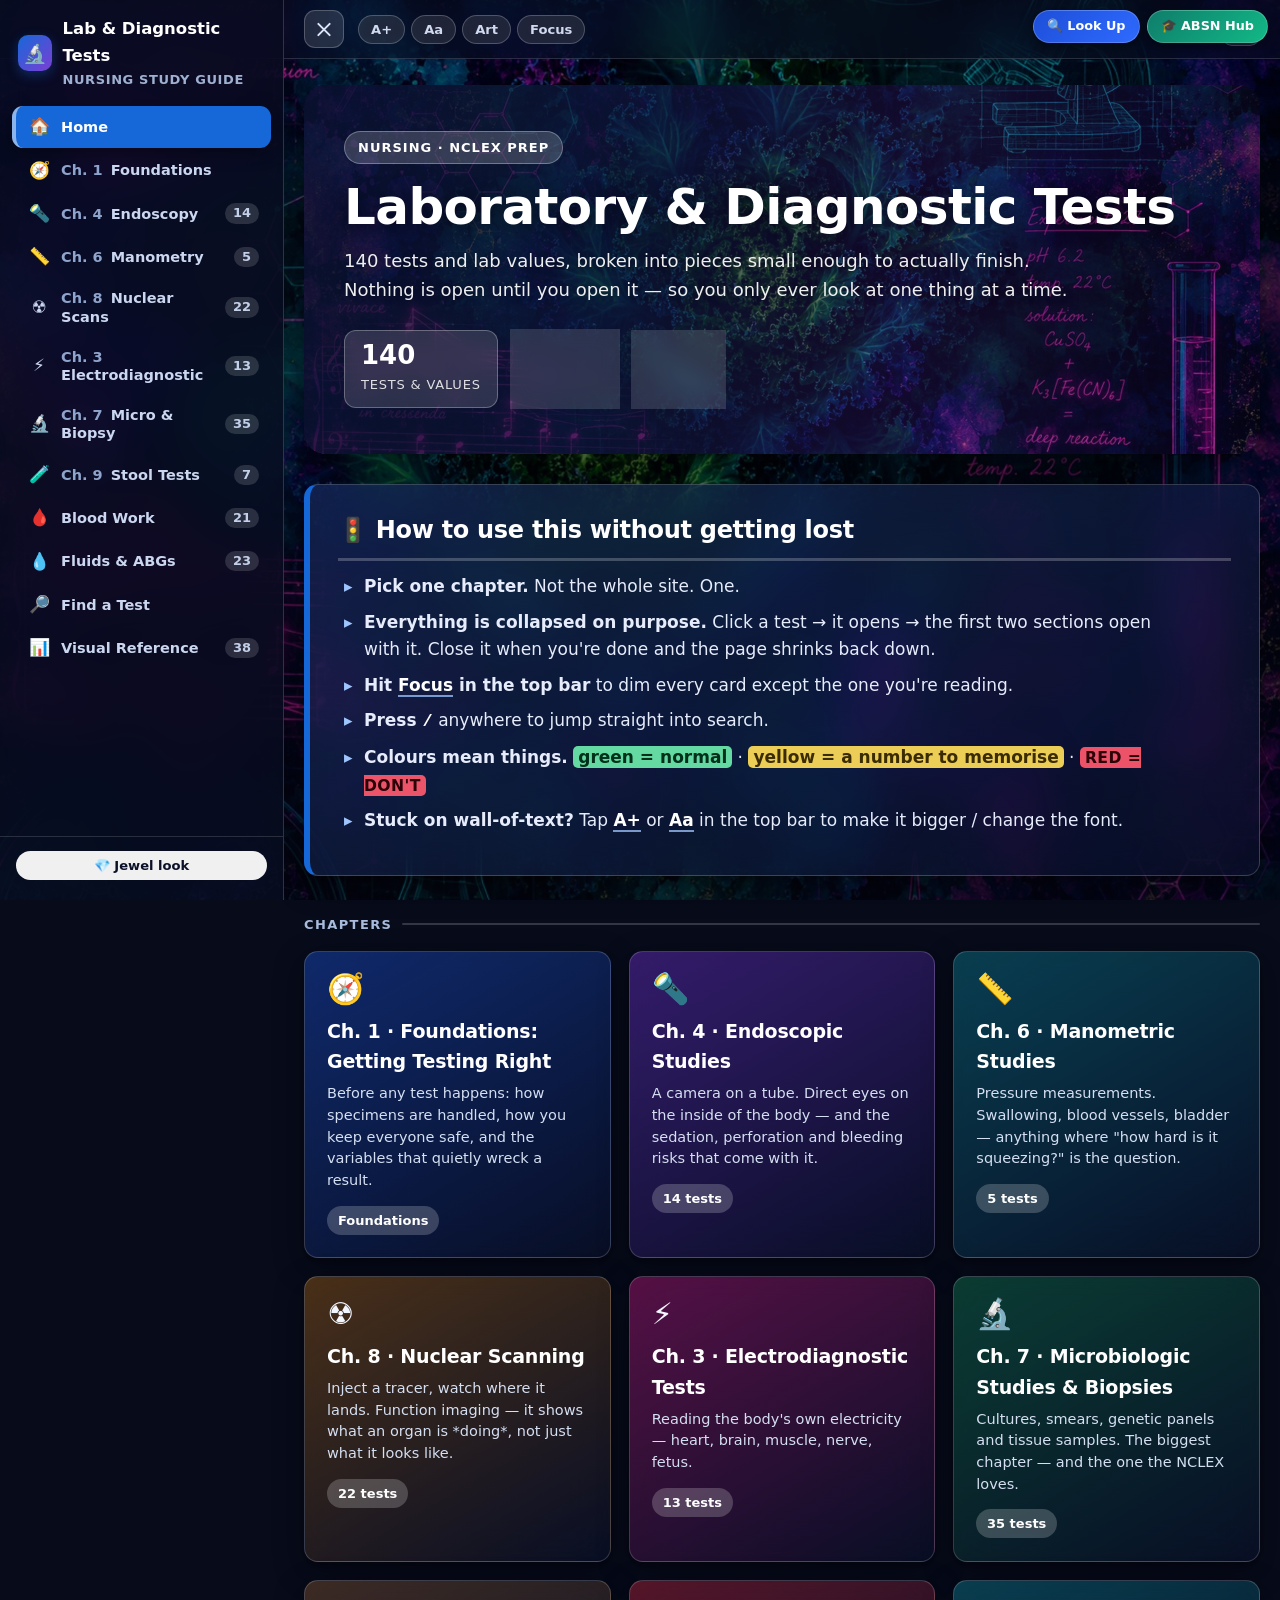
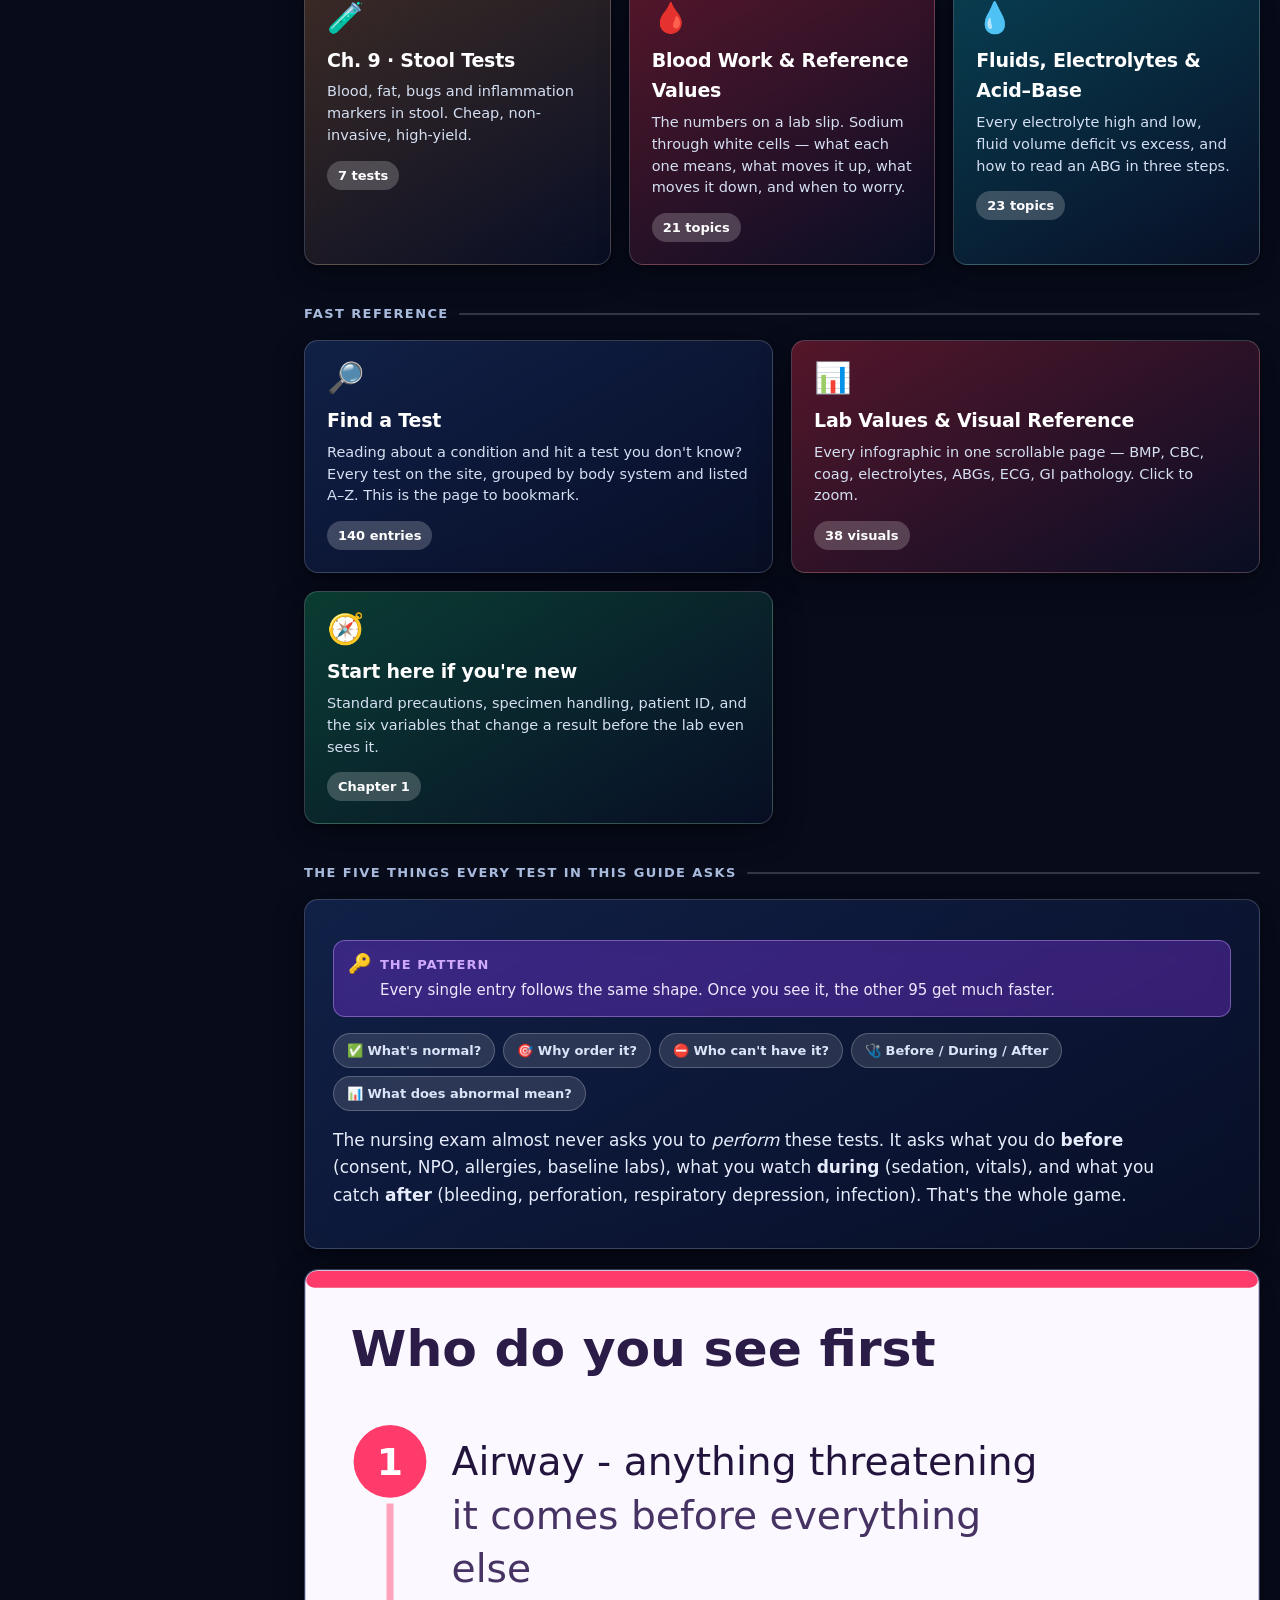
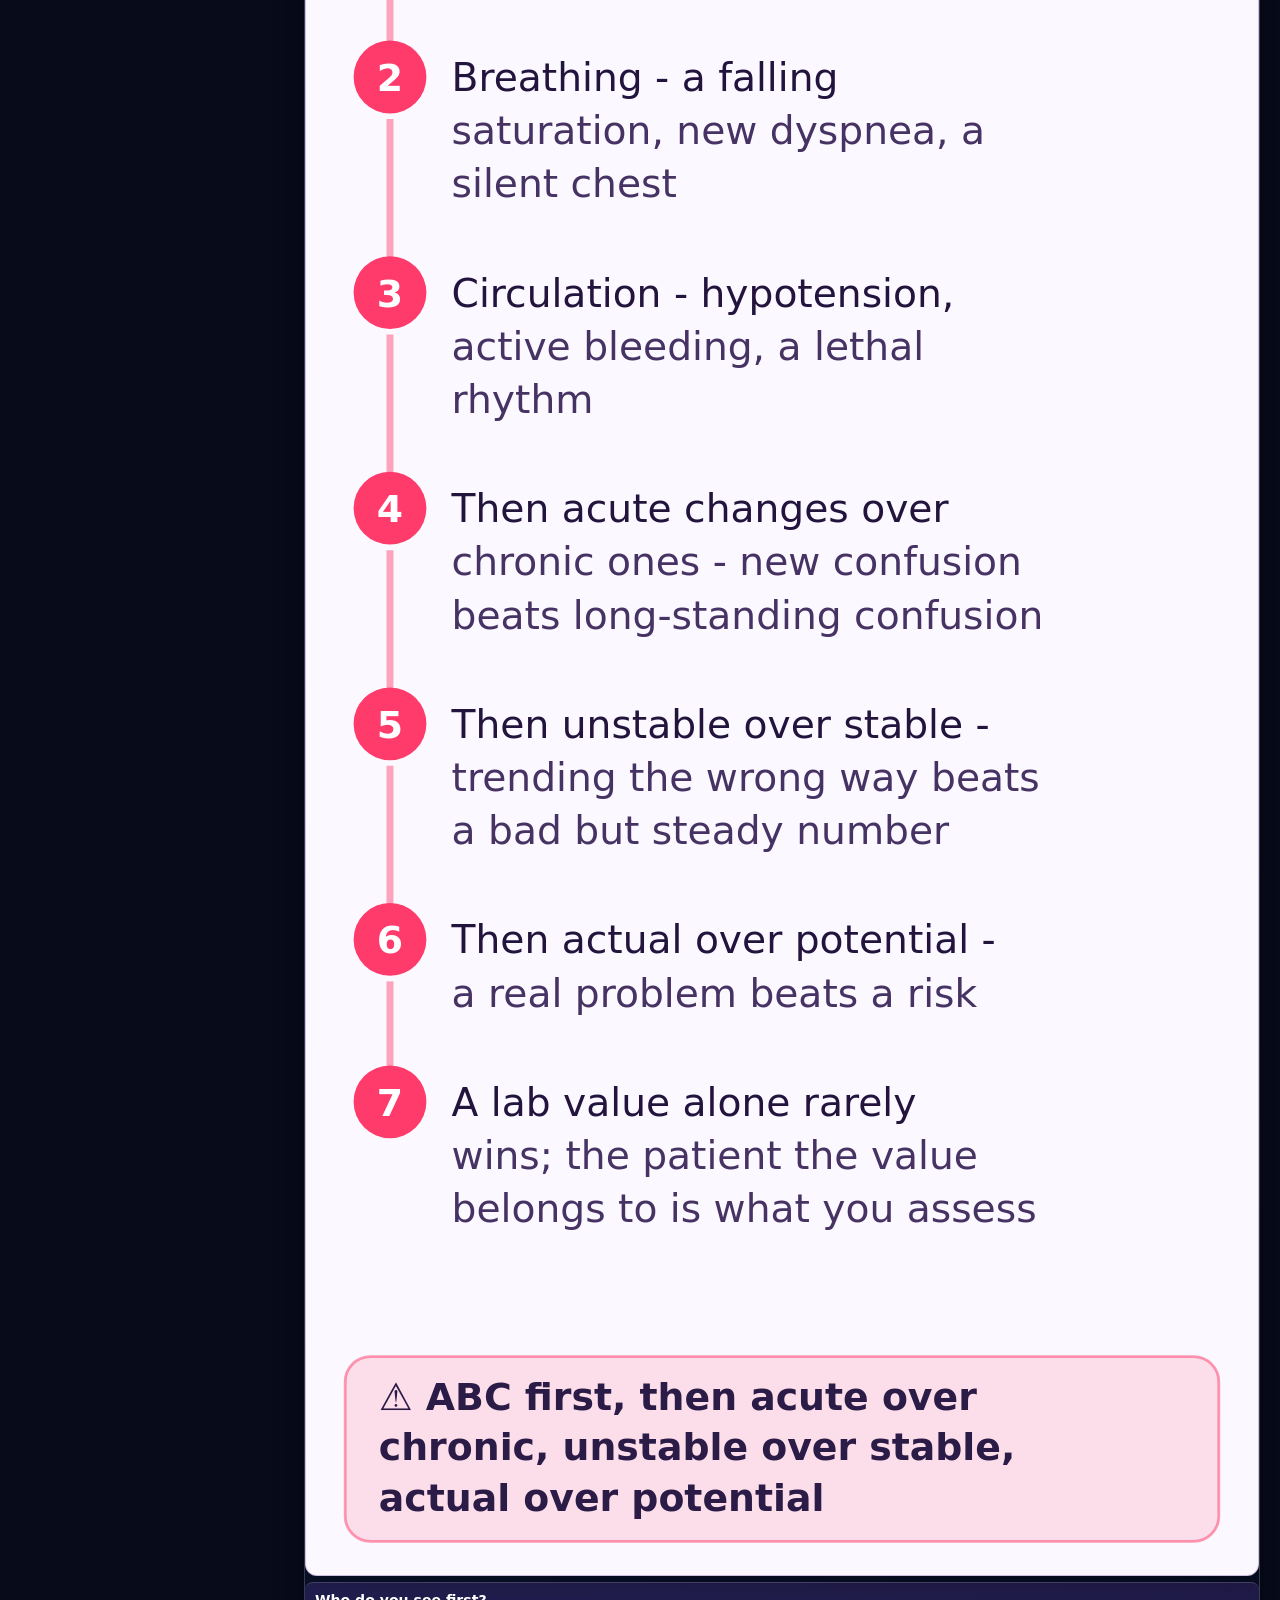
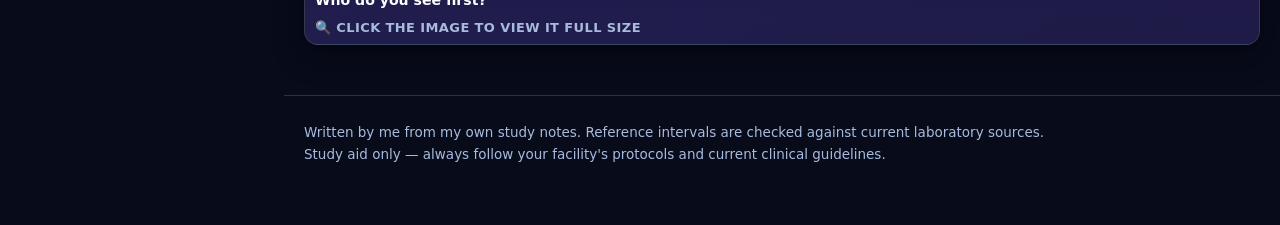
==== commit a024bca4: "Draw the last 78 blank boxes across the lab and diagnostic pages Fluids, bloodwork, electrolytes, en" ====
--- a/index.html
+++ b/index.html
@@ -7,6 +7,22 @@
 <meta name="description" content="An ADHD-friendly visual study guide to laboratory and diagnostic tests for nursing students.">
 <link rel="icon" href="data:image/svg+xml,<svg xmlns='http://www.w3.org/2000/svg' viewBox='0 0 100 100'><text y='.9em' font-size='90'>🔬</text></svg>">
 <link rel="stylesheet" href="assets/css/style.css">
+<style id="snfig-css">
+figure.snfig{margin:12px 0;max-width:100%;min-width:0;background:#fff;border-radius:12px;
+  padding:8px;border:1px solid rgba(120,90,160,.35);box-shadow:0 8px 22px rgba(0,0,0,.35)}
+figure.snfig img{display:block;width:100%;height:auto;border-radius:8px}
+figure.snfig figcaption{display:flex;flex-wrap:wrap;gap:8px;align-items:center;justify-content:space-between;
+  margin-top:8px;padding:8px 10px;border-radius:8px;background:rgba(157,92,255,.16);
+  color:#2a1140;font-size:.9rem;line-height:1.45}
+figure.snfig .snfull{display:inline-flex;align-items:center;min-height:44px;padding:6px 12px;
+  border-radius:999px;background:#6d28d9;color:#fff;font-weight:800;text-decoration:none;font-size:.86rem}
+</style>
+<style id="drawnfig-css">
+figure.drawnfig,.imggrid figure.drawnfig{margin:12px 0;max-width:100%;min-width:0;overflow-x:auto;overflow-y:hidden;overscroll-behavior-x:contain;-webkit-overflow-scrolling:touch;background:none;border:0;display:block}
+figure.drawnfig>svg,.imggrid figure.drawnfig>svg{width:100%;min-width:340px;height:auto;display:block;border-radius:12px;border:1px solid rgba(120,90,160,.35);box-shadow:0 8px 22px rgba(0,0,0,.35);background:#fbf9ff}
+figure.drawnfig figcaption{margin-top:6px;padding:7px 10px;border-radius:8px;font-size:.88rem;background:rgba(157,92,255,.16);color:inherit}
+@media(max-width:720px){.imggrid{grid-template-columns:minmax(0,1fr)!important}}
+</style>
 </head>
 <body class="jewel nav-open">
 <style id="navDragCSS">
@@ -179,7 +195,7 @@
     vitals), and what you catch <b>after</b> (bleeding, perforation, respiratory depression,
     infection). That's the whole game.</p>
   </div>
-  <div class="kept-caption" style="border:1px dashed rgba(255,194,51,.55);background:rgba(255,194,51,.10);border-radius:12px;padding:11px 13px;margin:9px 0;font-size:14px;line-height:1.55;color:#f3e8ff"><b style="color:#fff;font-size:15px">Visual</b><span style="display:block;margin-top:4px">Who do you see first? — ABCs → circulation → infection → kidneys → pain. The prioritisation frame for abnormal results.</span><span style="display:block;color:#ffd76a;font-size:13px;font-weight:700;margin-top:6px">&#9888;&#65039; picture removed &mdash; it was another publisher's</span></div>
+  <figure class="drawnfig"><svg viewBox="0 0 340 680" width="100%" xmlns="http://www.w3.org/2000/svg" role="img" aria-label="Who do you see first. Steps: 1, Airway - anything threatening it comes before everything else; 2, Breathing - a falling saturation, new dyspnea, a silent chest; 3, Circulation - hypotension, active bleeding, a lethal rhythm; 4, Then acute changes over chronic ones - new confusion beats long-standing confusion; 5, Then unstable over stable - trending the wrong way beats a bad but steady number; 6, Then actual over potential - a real problem beats a risk; 7, A lab value alone rarely wins; the patient the value belongs to is what you assess. ABC first, then acute over chronic, unstable over stable, actual over potential."><rect width="340" height="680" rx="14" fill="#fbf9ff"/><rect x="0" y="0" width="340" height="6" rx="3" fill="#ff3b6b"/><text x="16" y="34" font-family="system-ui,-apple-system,Segoe UI,Roboto,Helvetica,Arial,sans-serif" font-size="18" font-weight="900" fill="#2b1b47">Who do you see first</text><circle cx="30" cy="68" r="13" fill="#ff3b6b"/><text x="30" y="73" text-anchor="middle" font-family="system-ui,-apple-system,Segoe UI,Roboto,Helvetica,Arial,sans-serif" font-size="13.5" font-weight="900" fill="#ffffff">1</text><text x="52" y="73" font-family="system-ui,-apple-system,Segoe UI,Roboto,Helvetica,Arial,sans-serif" font-size="14" fill="#22143d">Airway - anything threatening</text><text x="52" y="92" font-family="system-ui,-apple-system,Segoe UI,Roboto,Helvetica,Arial,sans-serif" font-size="14" fill="#463364">it comes before everything</text><text x="52" y="111" font-family="system-ui,-apple-system,Segoe UI,Roboto,Helvetica,Arial,sans-serif" font-size="14" fill="#463364">else</text><line x1="30" y1="83" x2="30" y2="134" stroke="#ff3b6b" stroke-width="2.5" stroke-opacity=".45"/><circle cx="30" cy="145" r="13" fill="#ff3b6b"/><text x="30" y="150" text-anchor="middle" font-family="system-ui,-apple-system,Segoe UI,Roboto,Helvetica,Arial,sans-serif" font-size="13.5" font-weight="900" fill="#ffffff">2</text><text x="52" y="150" font-family="system-ui,-apple-system,Segoe UI,Roboto,Helvetica,Arial,sans-serif" font-size="14" fill="#22143d">Breathing - a falling</text><text x="52" y="169" font-family="system-ui,-apple-system,Segoe UI,Roboto,Helvetica,Arial,sans-serif" font-size="14" fill="#463364">saturation, new dyspnea, a</text><text x="52" y="188" font-family="system-ui,-apple-system,Segoe UI,Roboto,Helvetica,Arial,sans-serif" font-size="14" fill="#463364">silent chest</text><line x1="30" y1="160" x2="30" y2="211" stroke="#ff3b6b" stroke-width="2.5" stroke-opacity=".45"/><circle cx="30" cy="222" r="13" fill="#ff3b6b"/><text x="30" y="227" text-anchor="middle" font-family="system-ui,-apple-system,Segoe UI,Roboto,Helvetica,Arial,sans-serif" font-size="13.5" font-weight="900" fill="#ffffff">3</text><text x="52" y="227" font-family="system-ui,-apple-system,Segoe UI,Roboto,Helvetica,Arial,sans-serif" font-size="14" fill="#22143d">Circulation - hypotension,</text><text x="52" y="246" font-family="system-ui,-apple-system,Segoe UI,Roboto,Helvetica,Arial,sans-serif" font-size="14" fill="#463364">active bleeding, a lethal</text><text x="52" y="265" font-family="system-ui,-apple-system,Segoe UI,Roboto,Helvetica,Arial,sans-serif" font-size="14" fill="#463364">rhythm</text><line x1="30" y1="237" x2="30" y2="288" stroke="#ff3b6b" stroke-width="2.5" stroke-opacity=".45"/><circle cx="30" cy="299" r="13" fill="#ff3b6b"/><text x="30" y="304" text-anchor="middle" font-family="system-ui,-apple-system,Segoe UI,Roboto,Helvetica,Arial,sans-serif" font-size="13.5" font-weight="900" fill="#ffffff">4</text><text x="52" y="304" font-family="system-ui,-apple-system,Segoe UI,Roboto,Helvetica,Arial,sans-serif" font-size="14" fill="#22143d">Then acute changes over</text><text x="52" y="323" font-family="system-ui,-apple-system,Segoe UI,Roboto,Helvetica,Arial,sans-serif" font-size="14" fill="#463364">chronic ones - new confusion</text><text x="52" y="342" font-family="system-ui,-apple-system,Segoe UI,Roboto,Helvetica,Arial,sans-serif" font-size="14" fill="#463364">beats long-standing confusion</text><line x1="30" y1="314" x2="30" y2="365" stroke="#ff3b6b" stroke-width="2.5" stroke-opacity=".45"/><circle cx="30" cy="376" r="13" fill="#ff3b6b"/><text x="30" y="381" text-anchor="middle" font-family="system-ui,-apple-system,Segoe UI,Roboto,Helvetica,Arial,sans-serif" font-size="13.5" font-weight="900" fill="#ffffff">5</text><text x="52" y="381" font-family="system-ui,-apple-system,Segoe UI,Roboto,Helvetica,Arial,sans-serif" font-size="14" fill="#22143d">Then unstable over stable -</text><text x="52" y="400" font-family="system-ui,-apple-system,Segoe UI,Roboto,Helvetica,Arial,sans-serif" font-size="14" fill="#463364">trending the wrong way beats</text><text x="52" y="419" font-family="system-ui,-apple-system,Segoe UI,Roboto,Helvetica,Arial,sans-serif" font-size="14" fill="#463364">a bad but steady number</text><line x1="30" y1="391" x2="30" y2="442" stroke="#ff3b6b" stroke-width="2.5" stroke-opacity=".45"/><circle cx="30" cy="453" r="13" fill="#ff3b6b"/><text x="30" y="458" text-anchor="middle" font-family="system-ui,-apple-system,Segoe UI,Roboto,Helvetica,Arial,sans-serif" font-size="13.5" font-weight="900" fill="#ffffff">6</text><text x="52" y="458" font-family="system-ui,-apple-system,Segoe UI,Roboto,Helvetica,Arial,sans-serif" font-size="14" fill="#22143d">Then actual over potential -</text><text x="52" y="477" font-family="system-ui,-apple-system,Segoe UI,Roboto,Helvetica,Arial,sans-serif" font-size="14" fill="#463364">a real problem beats a risk</text><line x1="30" y1="468" x2="30" y2="500" stroke="#ff3b6b" stroke-width="2.5" stroke-opacity=".45"/><circle cx="30" cy="511" r="13" fill="#ff3b6b"/><text x="30" y="516" text-anchor="middle" font-family="system-ui,-apple-system,Segoe UI,Roboto,Helvetica,Arial,sans-serif" font-size="13.5" font-weight="900" fill="#ffffff">7</text><text x="52" y="516" font-family="system-ui,-apple-system,Segoe UI,Roboto,Helvetica,Arial,sans-serif" font-size="14" fill="#22143d">A lab value alone rarely</text><text x="52" y="535" font-family="system-ui,-apple-system,Segoe UI,Roboto,Helvetica,Arial,sans-serif" font-size="14" fill="#463364">wins; the patient the value</text><text x="52" y="554" font-family="system-ui,-apple-system,Segoe UI,Roboto,Helvetica,Arial,sans-serif" font-size="14" fill="#463364">belongs to is what you assess</text><rect x="14" y="602" width="312" height="66" rx="9" fill="#ff3b6b" fill-opacity=".14" stroke="#ff3b6b" stroke-opacity=".5"/><text x="26" y="621" font-family="system-ui,-apple-system,Segoe UI,Roboto,Helvetica,Arial,sans-serif" font-size="13.5" font-weight="700" fill="#2b1b47">⚠ ABC first, then acute over</text><text x="26" y="639" font-family="system-ui,-apple-system,Segoe UI,Roboto,Helvetica,Arial,sans-serif" font-size="13.5" font-weight="700" fill="#2b1b47">chronic, unstable over stable,</text><text x="26" y="657" font-family="system-ui,-apple-system,Segoe UI,Roboto,Helvetica,Arial,sans-serif" font-size="13.5" font-weight="700" fill="#2b1b47">actual over potential</text></svg><figcaption><b>Who do you see first?</b></figcaption></figure>
 </div>
 <footer class="footer"><div class="wrap">
   Written by me from my own study notes. Reference intervals are checked against current laboratory sources.
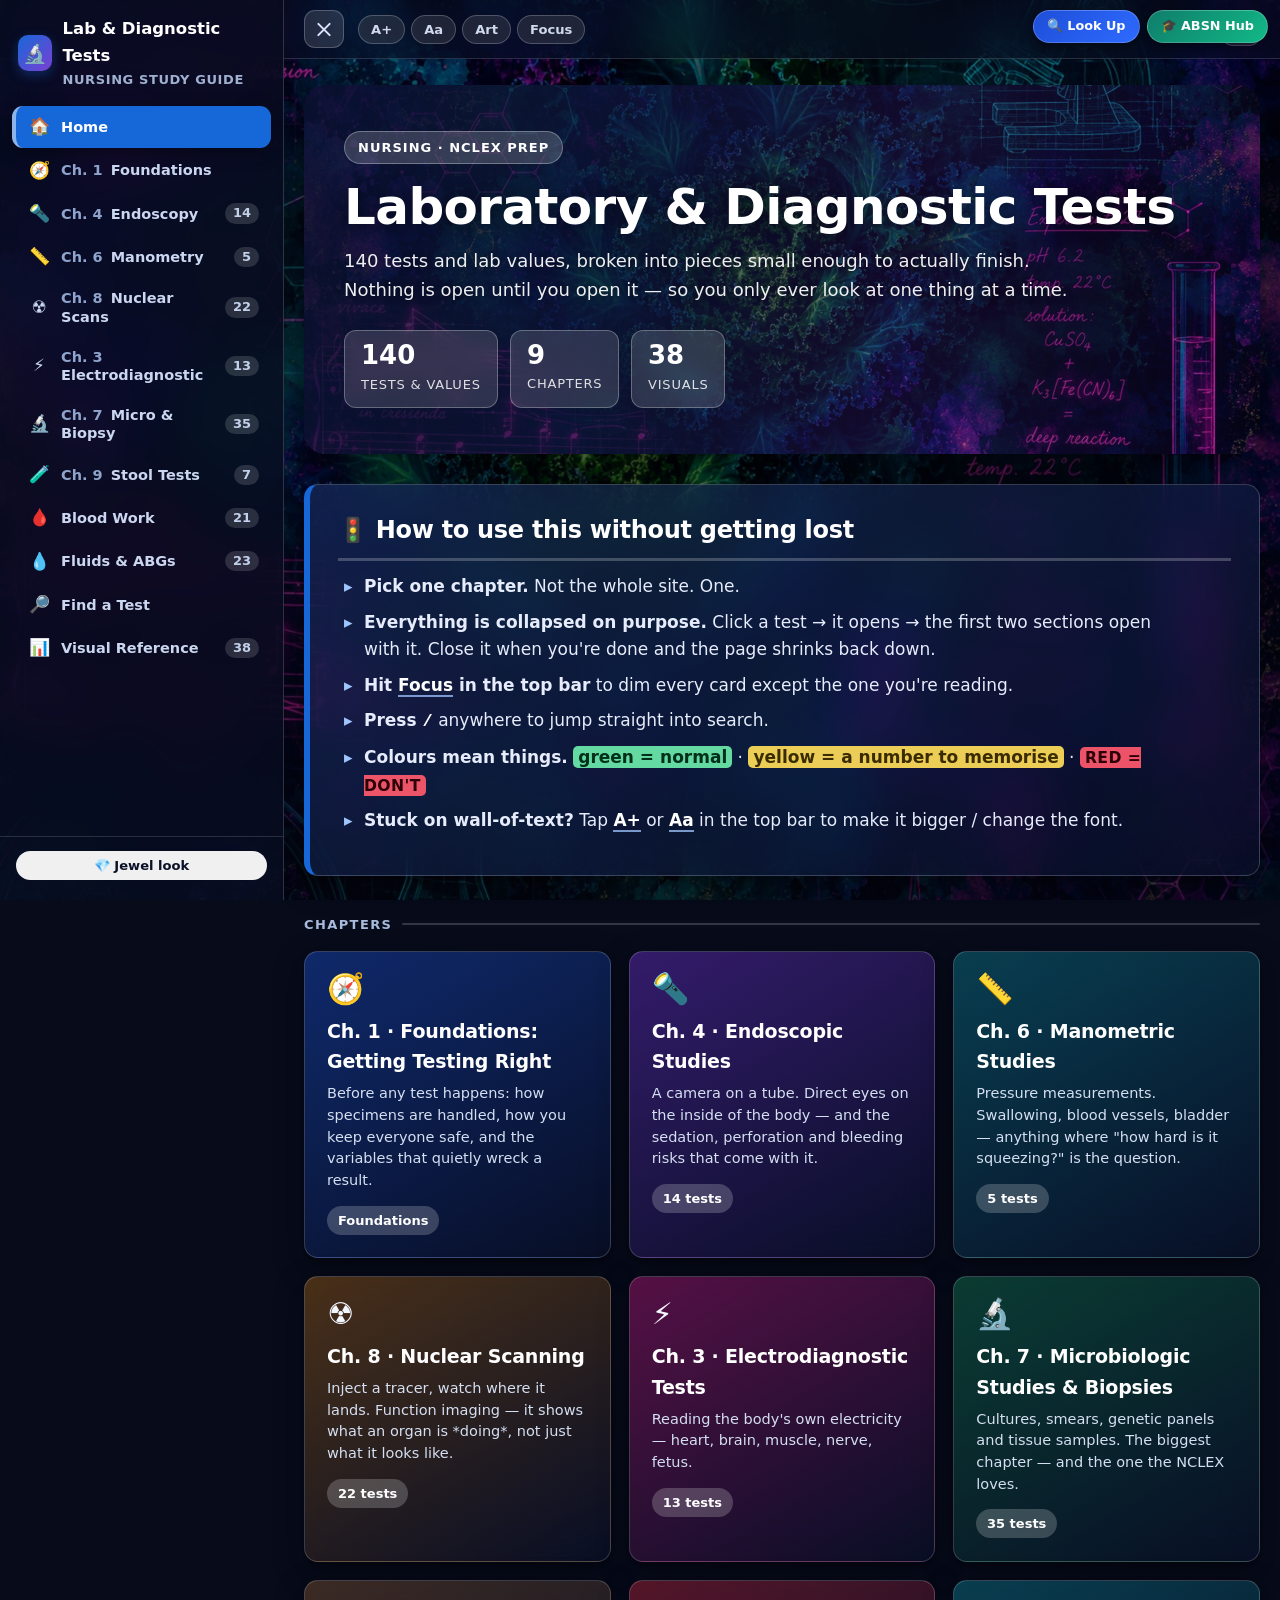
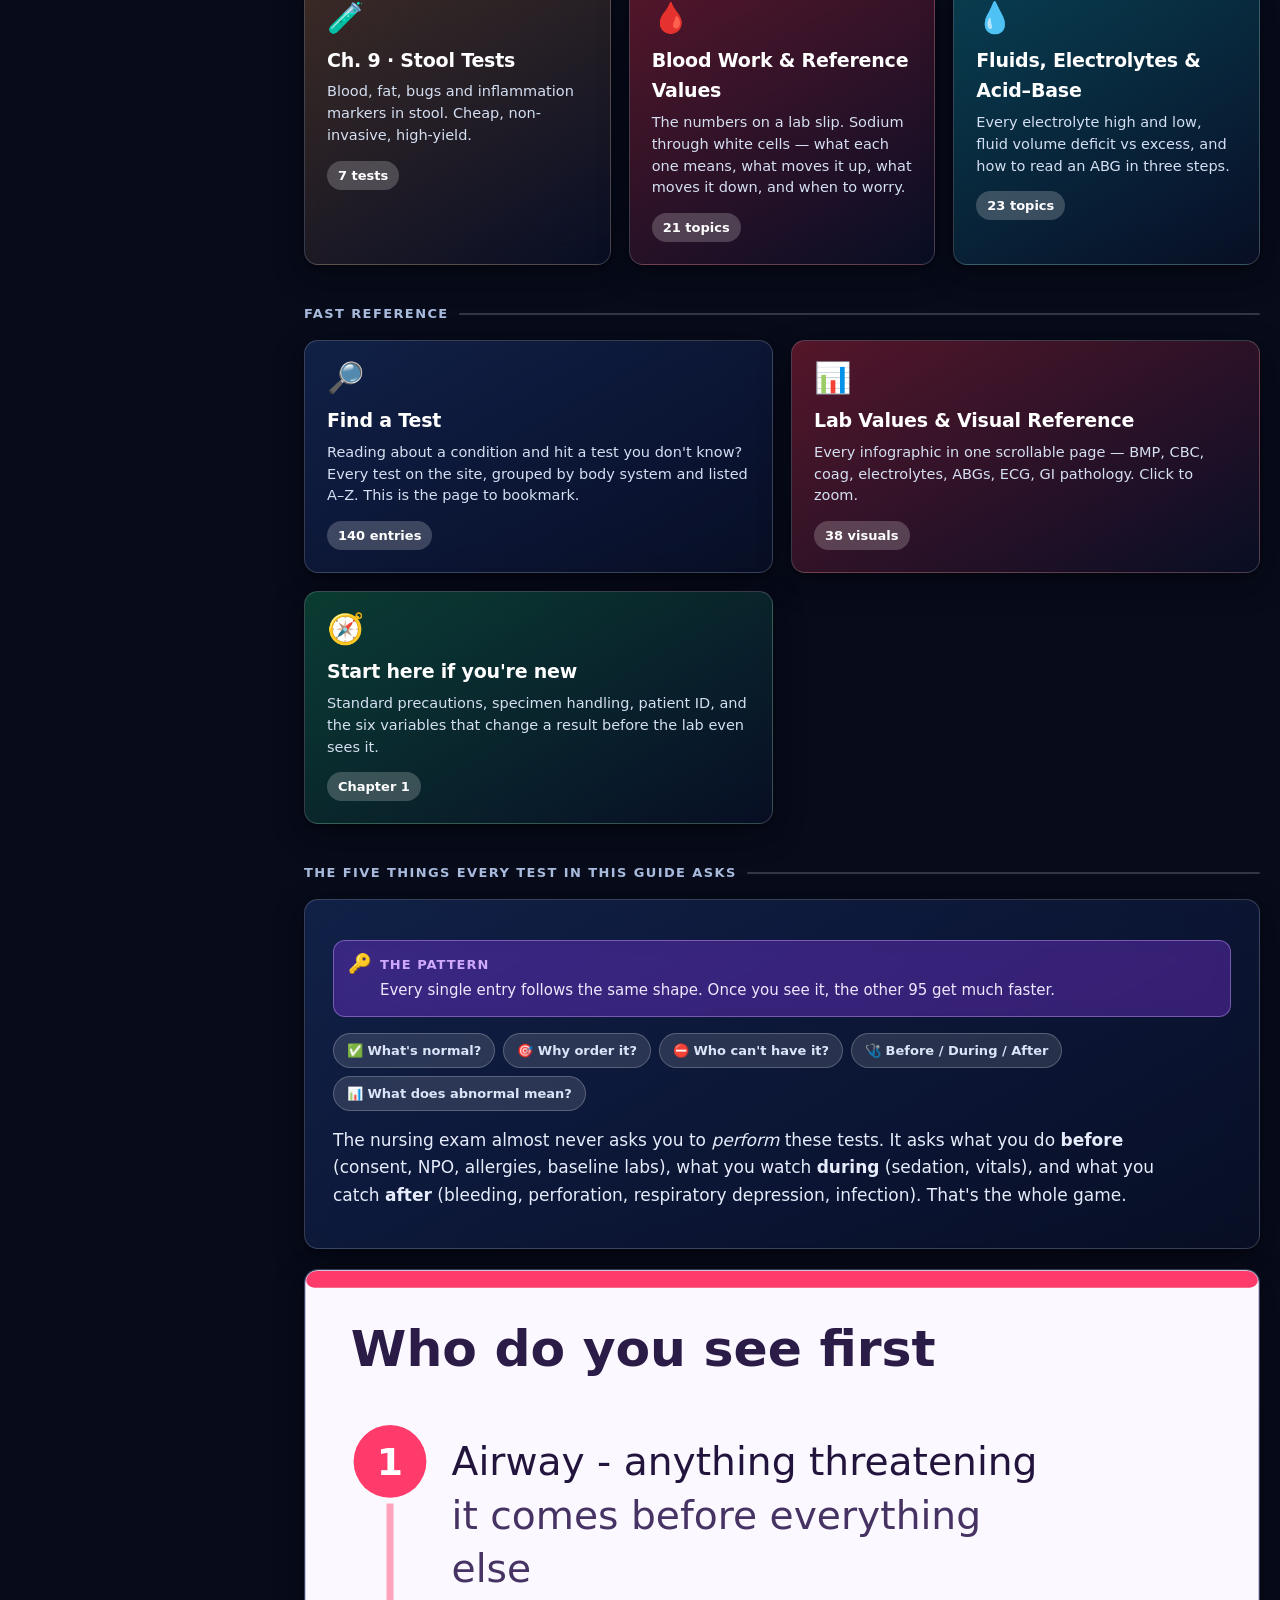
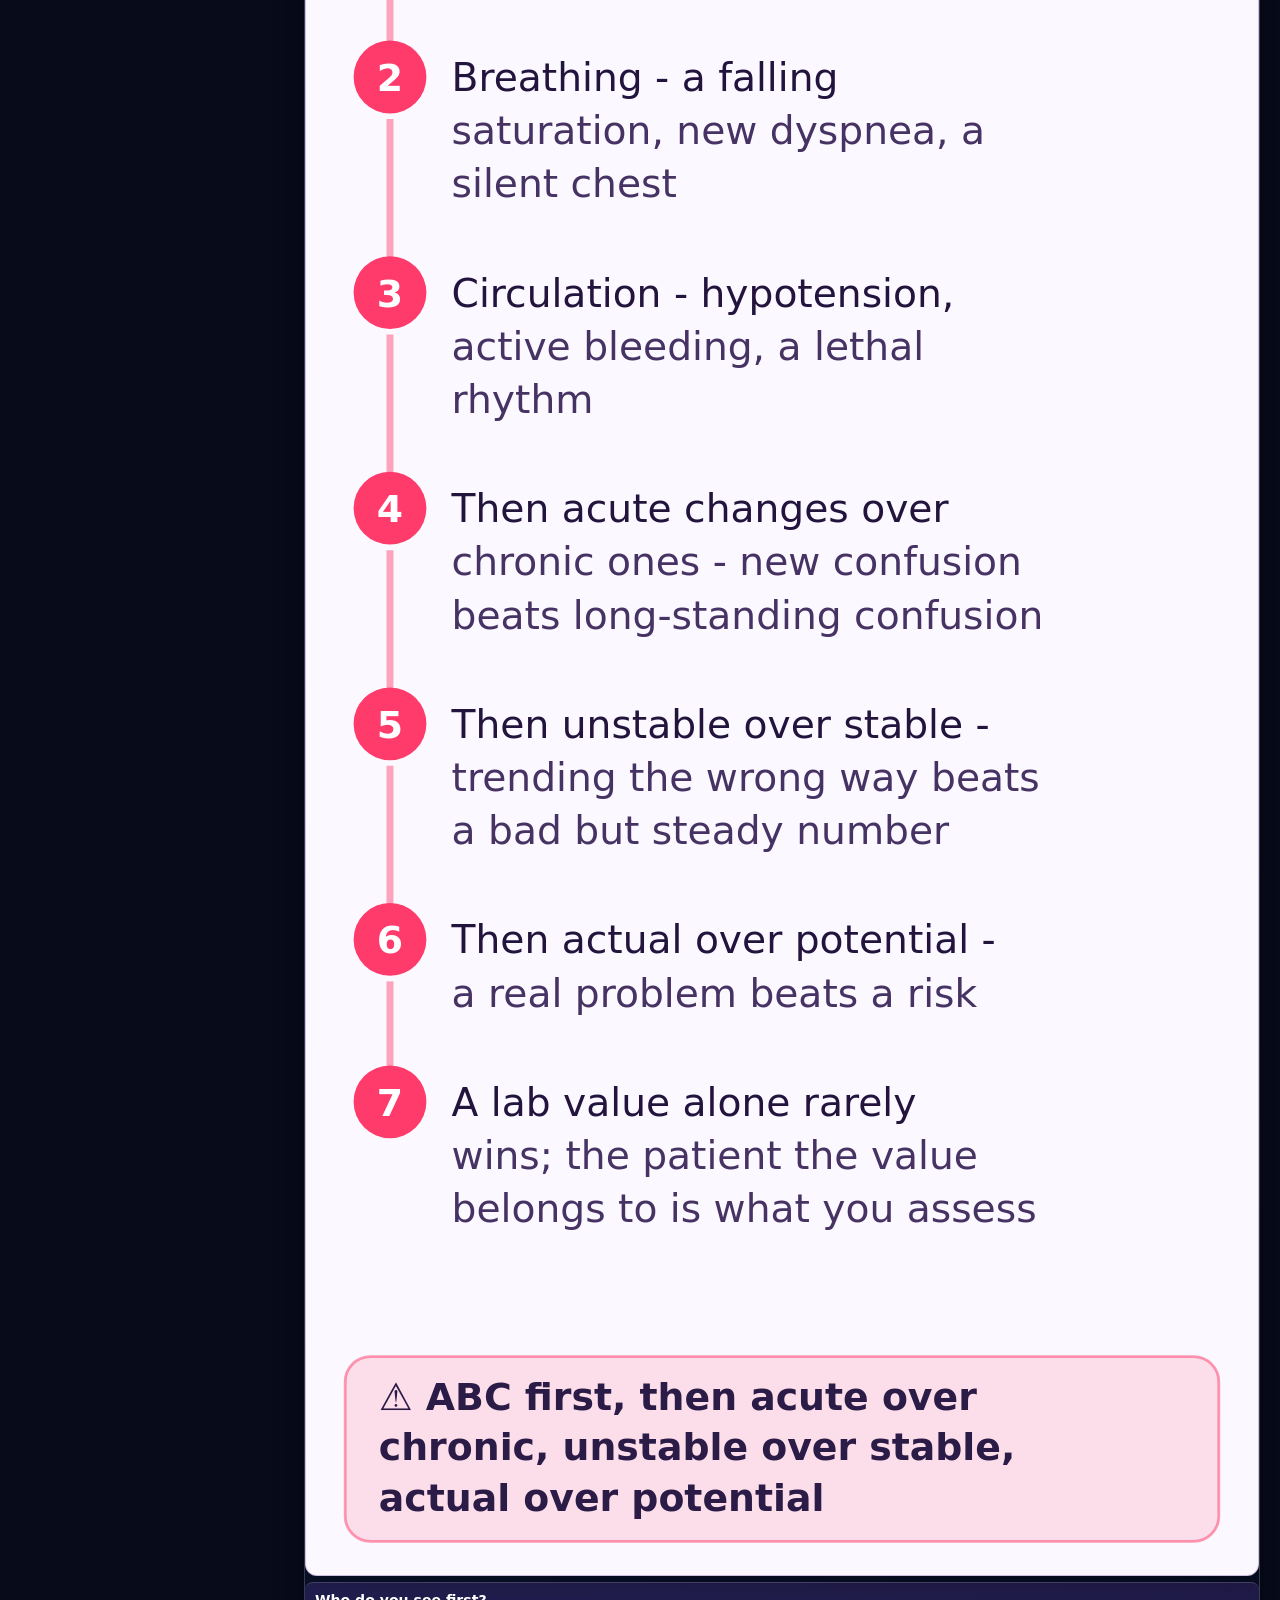
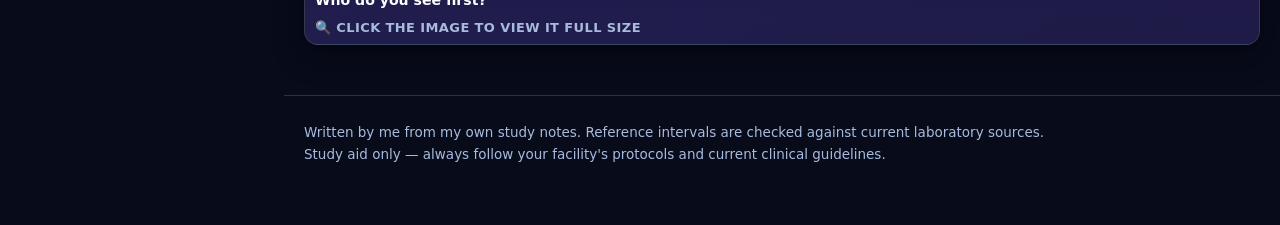
==== commit fa61ba2b: "Add the medical mosaic to the diagnostic reference homepage" ====
--- a/index.html
+++ b/index.html
@@ -1,5 +1,5 @@
 <!DOCTYPE html>
-<html lang="en">
+<html lang="en" class="medical-mosaic">
 <head>
 <meta charset="utf-8">
 <meta name="viewport" content="width=device-width, initial-scale=1">
@@ -23,7 +23,7 @@
 figure.drawnfig figcaption{margin-top:6px;padding:7px 10px;border-radius:8px;font-size:.88rem;background:rgba(157,92,255,.16);color:inherit}
 @media(max-width:720px){.imggrid{grid-template-columns:minmax(0,1fr)!important}}
 </style>
-</head>
+<link rel="stylesheet" href="../ABSN-Study-Hub/assets/study-reviews/medical-mosaic.css"></head>
 <body class="jewel nav-open">
 <style id="navDragCSS">
 #navBtns{touch-action:none;cursor:grab}
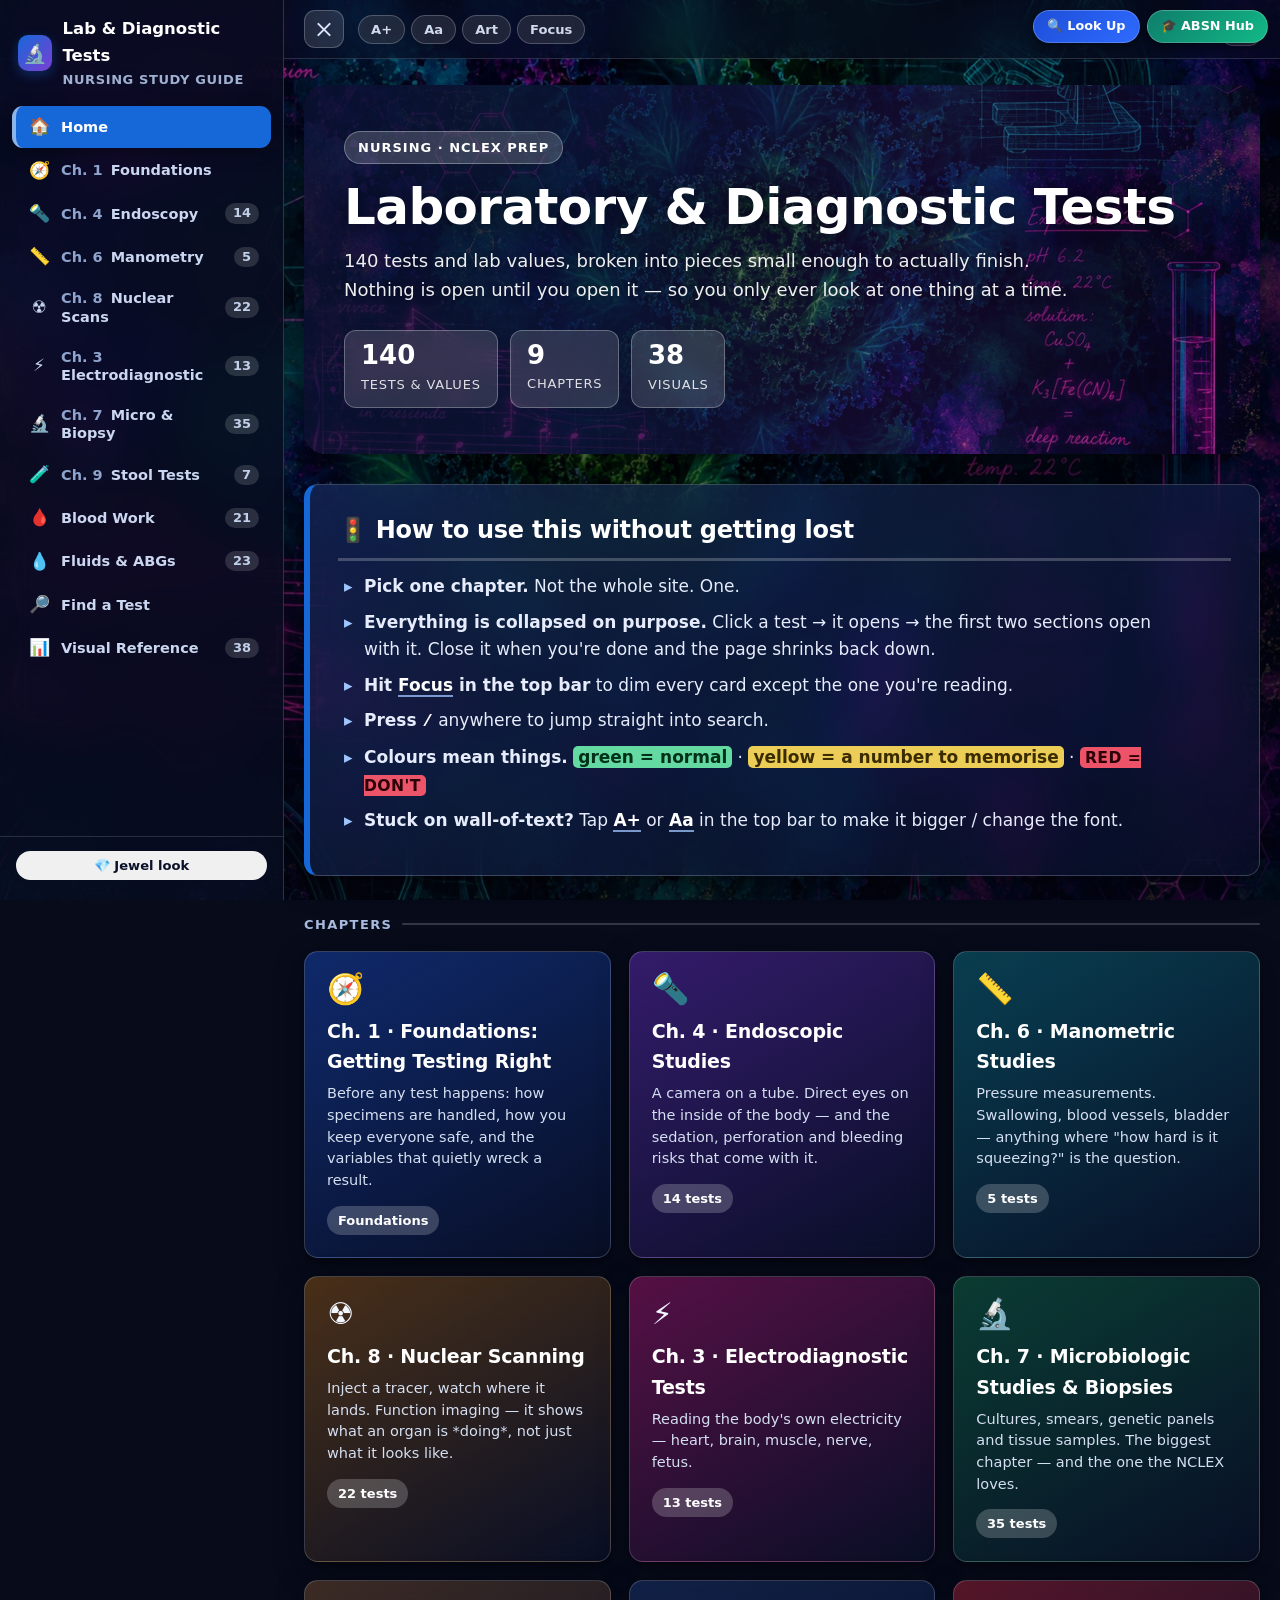
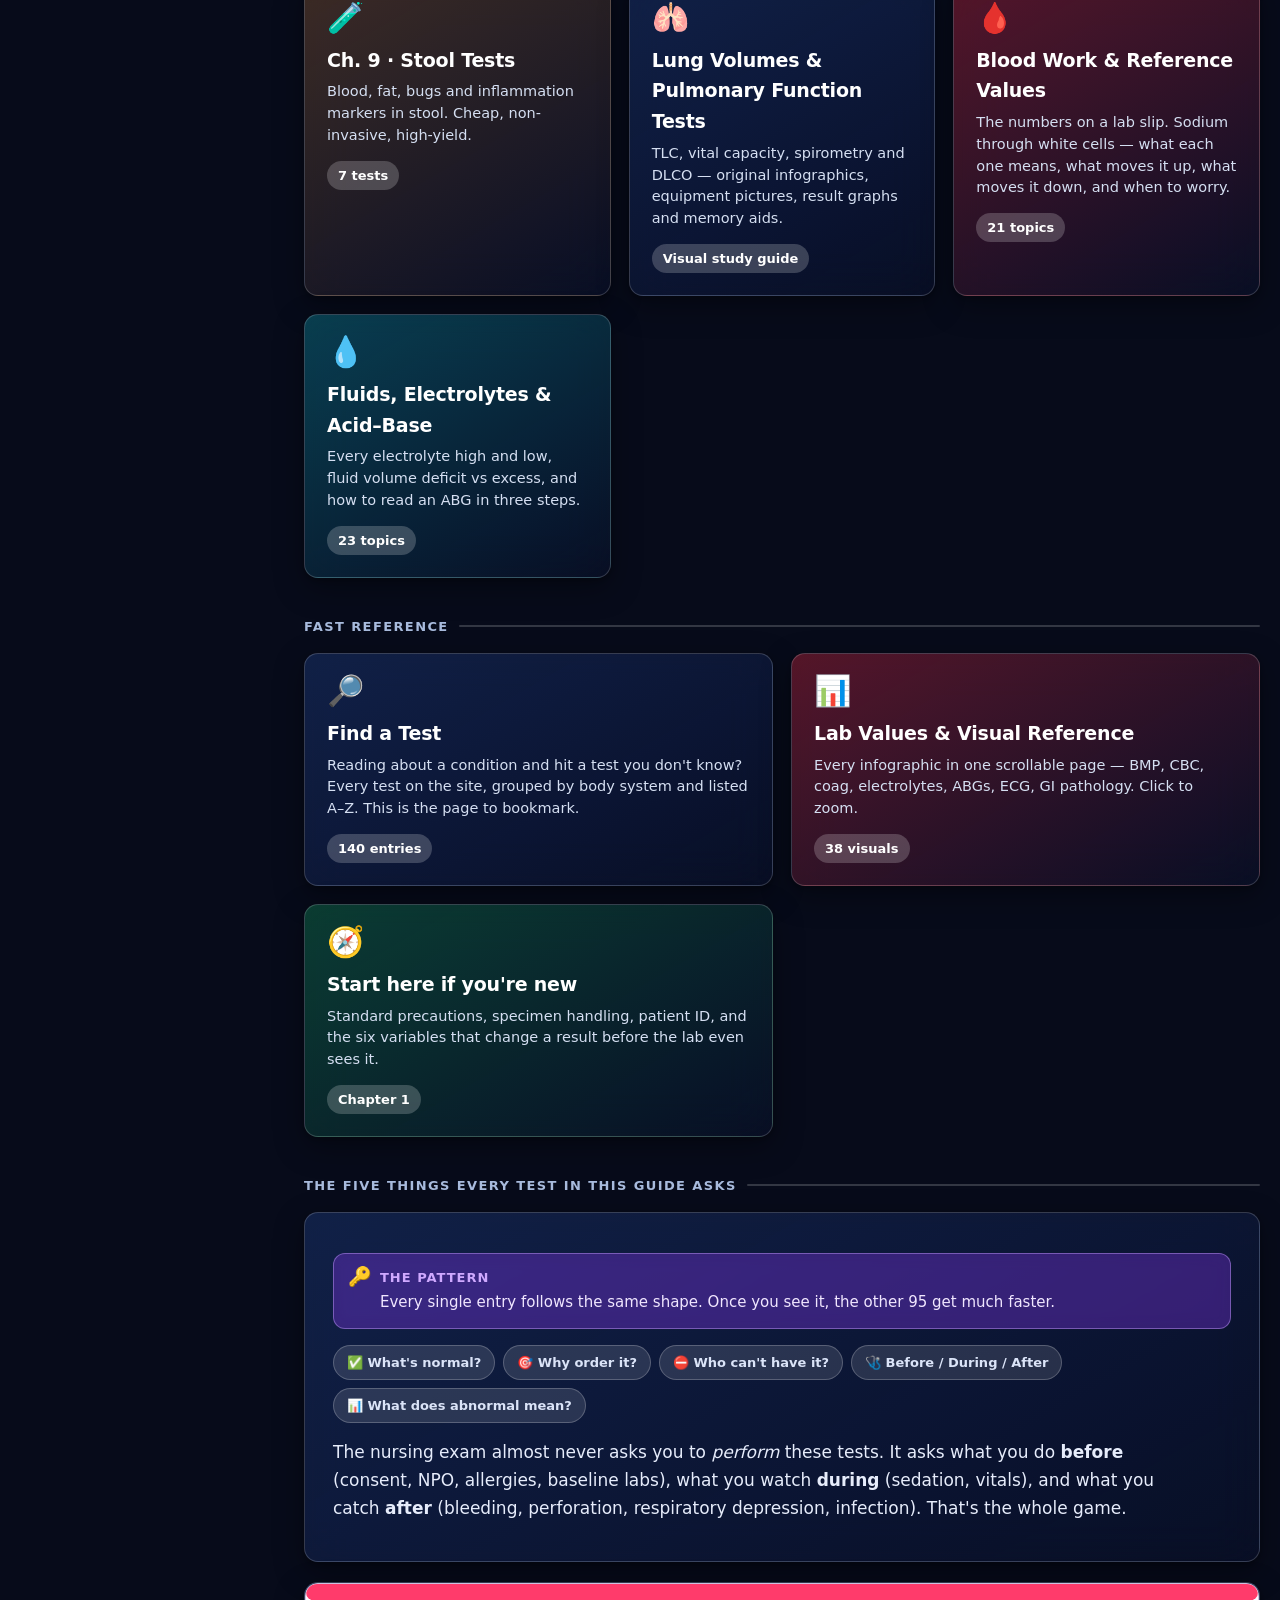
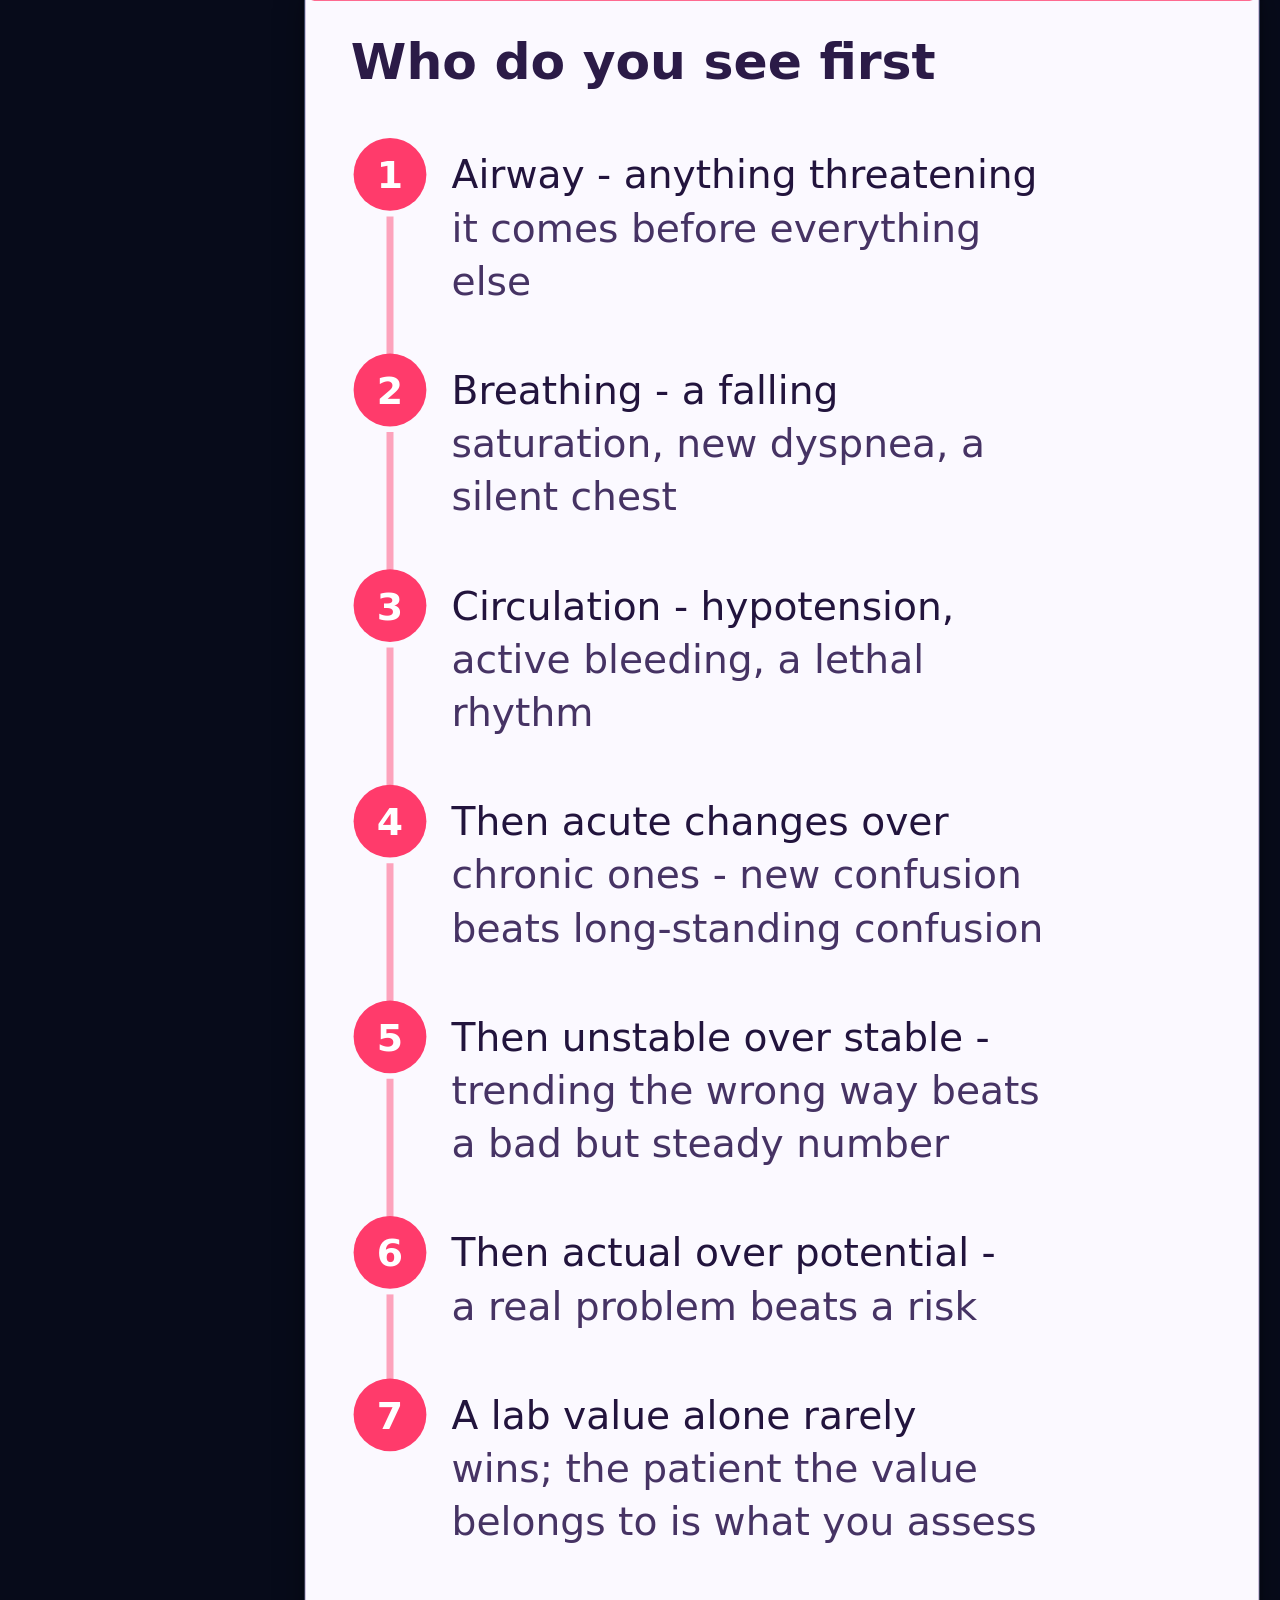
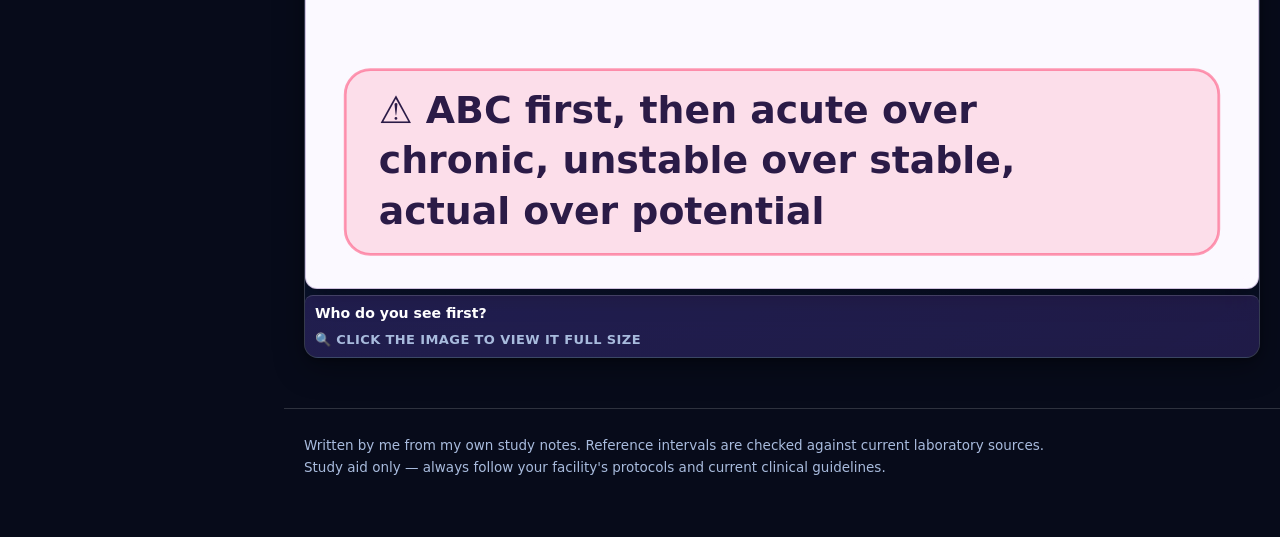
==== commit e9f0cd5f: "Link pulmonary function visual guide and fix narrow-screen cards" ====
--- a/index.html
+++ b/index.html
@@ -155,7 +155,7 @@
   </div>
 
   <div class="section-label">Chapters</div>
-  <div class="grid grid-3"><a class="chcard" href="pages/foundations.html" style="--c:#1668d8;--cbg:#e8f1fe"><div class="ico">🧭</div><h3>Ch. 1 · Foundations: Getting Testing Right</h3><p>Before any test happens: how specimens are handled, how you keep everyone safe, and the variables that quietly wreck a result.</p><span class="count">Foundations</span></a><a class="chcard" href="pages/endoscopy.html" style="--c:#7b3fd4;--cbg:#f2eafd"><div class="ico">🔦</div><h3>Ch. 4 · Endoscopic Studies</h3><p>A camera on a tube. Direct eyes on the inside of the body — and the sedation, perforation and bleeding risks that come with it.</p><span class="count">14 tests</span></a><a class="chcard" href="pages/manometry.html" style="--c:#0a8f9c;--cbg:#e2f6f8"><div class="ico">📏</div><h3>Ch. 6 · Manometric Studies</h3><p>Pressure measurements. Swallowing, blood vessels, bladder — anything where "how hard is it squeezing?" is the question.</p><span class="count">5 tests</span></a><a class="chcard" href="pages/nuclear.html" style="--c:#b56a00;--cbg:#fff3dc"><div class="ico">☢️</div><h3>Ch. 8 · Nuclear Scanning</h3><p>Inject a tracer, watch where it lands. Function imaging — it shows what an organ is *doing*, not just what it looks like.</p><span class="count">22 tests</span></a><a class="chcard" href="pages/electro.html" style="--c:#d1197f;--cbg:#fdeaf4"><div class="ico">⚡</div><h3>Ch. 3 · Electrodiagnostic Tests</h3><p>Reading the body's own electricity — heart, brain, muscle, nerve, fetus.</p><span class="count">13 tests</span></a><a class="chcard" href="pages/micro.html" style="--c:#0f8a4d;--cbg:#e5f7ec"><div class="ico">🔬</div><h3>Ch. 7 · Microbiologic Studies &amp; Biopsies</h3><p>Cultures, smears, genetic panels and tissue samples. The biggest chapter — and the one the NCLEX loves.</p><span class="count">35 tests</span></a><a class="chcard" href="pages/stool.html" style="--c:#8a5a2b;--cbg:#f7efe4"><div class="ico">🧪</div><h3>Ch. 9 · Stool Tests</h3><p>Blood, fat, bugs and inflammation markers in stool. Cheap, non-invasive, high-yield.</p><span class="count">7 tests</span></a><a class="chcard" href="pages/bloodwork.html" style="--c:#d92c3c;--cbg:#fdeaec"><div class="ico">🩸</div><h3>Blood Work &amp; Reference Values</h3><p>The numbers on a lab slip. Sodium through white cells — what each one means, what moves it up, what moves it down, and when to worry.</p><span class="count">21 topics</span></a><a class="chcard" href="pages/fluids.html" style="--c:#0a8f9c;--cbg:#e2f6f8"><div class="ico">💧</div><h3>Fluids, Electrolytes &amp; Acid–Base</h3><p>Every electrolyte high and low, fluid volume deficit vs excess, and how to read an ABG in three steps.</p><span class="count">23 topics</span></a></div>
+  <div class="grid grid-3"><a class="chcard" href="pages/foundations.html" style="--c:#1668d8;--cbg:#e8f1fe"><div class="ico">🧭</div><h3>Ch. 1 · Foundations: Getting Testing Right</h3><p>Before any test happens: how specimens are handled, how you keep everyone safe, and the variables that quietly wreck a result.</p><span class="count">Foundations</span></a><a class="chcard" href="pages/endoscopy.html" style="--c:#7b3fd4;--cbg:#f2eafd"><div class="ico">🔦</div><h3>Ch. 4 · Endoscopic Studies</h3><p>A camera on a tube. Direct eyes on the inside of the body — and the sedation, perforation and bleeding risks that come with it.</p><span class="count">14 tests</span></a><a class="chcard" href="pages/manometry.html" style="--c:#0a8f9c;--cbg:#e2f6f8"><div class="ico">📏</div><h3>Ch. 6 · Manometric Studies</h3><p>Pressure measurements. Swallowing, blood vessels, bladder — anything where "how hard is it squeezing?" is the question.</p><span class="count">5 tests</span></a><a class="chcard" href="pages/nuclear.html" style="--c:#b56a00;--cbg:#fff3dc"><div class="ico">☢️</div><h3>Ch. 8 · Nuclear Scanning</h3><p>Inject a tracer, watch where it lands. Function imaging — it shows what an organ is *doing*, not just what it looks like.</p><span class="count">22 tests</span></a><a class="chcard" href="pages/electro.html" style="--c:#d1197f;--cbg:#fdeaf4"><div class="ico">⚡</div><h3>Ch. 3 · Electrodiagnostic Tests</h3><p>Reading the body's own electricity — heart, brain, muscle, nerve, fetus.</p><span class="count">13 tests</span></a><a class="chcard" href="pages/micro.html" style="--c:#0f8a4d;--cbg:#e5f7ec"><div class="ico">🔬</div><h3>Ch. 7 · Microbiologic Studies &amp; Biopsies</h3><p>Cultures, smears, genetic panels and tissue samples. The biggest chapter — and the one the NCLEX loves.</p><span class="count">35 tests</span></a><a class="chcard" href="pages/stool.html" style="--c:#8a5a2b;--cbg:#f7efe4"><div class="ico">🧪</div><h3>Ch. 9 · Stool Tests</h3><p>Blood, fat, bugs and inflammation markers in stool. Cheap, non-invasive, high-yield.</p><span class="count">7 tests</span></a><a class="chcard" href="../ABSN-Study-Hub/resp/lung-volumes-pft.html" target="_blank" rel="noopener" style="--c:#126a73;--cbg:#153642"><div class="ico">🫁</div><h3>Lung Volumes &amp; Pulmonary Function Tests</h3><p>TLC, vital capacity, spirometry and DLCO — original infographics, equipment pictures, result graphs and memory aids.</p><span class="count">Visual study guide</span></a><a class="chcard" href="pages/bloodwork.html" style="--c:#d92c3c;--cbg:#fdeaec"><div class="ico">🩸</div><h3>Blood Work &amp; Reference Values</h3><p>The numbers on a lab slip. Sodium through white cells — what each one means, what moves it up, what moves it down, and when to worry.</p><span class="count">21 topics</span></a><a class="chcard" href="pages/fluids.html" style="--c:#0a8f9c;--cbg:#e2f6f8"><div class="ico">💧</div><h3>Fluids, Electrolytes &amp; Acid–Base</h3><p>Every electrolyte high and low, fluid volume deficit vs excess, and how to read an ABG in three steps.</p><span class="count">23 topics</span></a></div>
 
   <div class="section-label">Fast reference</div>
   <div class="grid grid-2">
--- a/assets/css/style.css
+++ b/assets/css/style.css
@@ -228,7 +228,7 @@
    ========================================================================== */
 .grid{display:grid; gap:18px}
 .grid-3{grid-template-columns:repeat(auto-fill,minmax(275px,1fr))}
-.grid-2{grid-template-columns:repeat(auto-fill,minmax(340px,1fr))}
+.grid-2{grid-template-columns:repeat(auto-fill,minmax(min(100%,340px),1fr))}
 
 .chcard{
   background:var(--card); border:1px solid var(--line); border-radius:var(--radius);
@@ -858,7 +858,7 @@
 /* ==========================================================================
    FIND-A-TEST INDEX
    ========================================================================== */
-.ix-list{display:grid; gap:8px; grid-template-columns:repeat(auto-fill,minmax(320px,1fr)); margin:6px 0 26px}
+.ix-list{display:grid; gap:8px; grid-template-columns:repeat(auto-fill,minmax(min(100%,320px),1fr)); margin:6px 0 26px}
 a.ix{
   display:flex; align-items:flex-start; gap:11px; padding:11px 13px; border-radius:11px;
   border:1px solid var(--line); background:var(--card); color:inherit;
@@ -875,6 +875,7 @@
   text-transform:uppercase; color:var(--c,var(--blue)); background:var(--cbg,rgba(0,0,0,.05));
   padding:3px 8px; border-radius:999px; white-space:nowrap;
 }
+@media(max-width:600px){a.ix{flex-wrap:wrap;min-width:0}.ix-main{flex:1 1 150px}.ix-chap{max-width:100%;white-space:normal;overflow-wrap:anywhere}}
 .prose h2 .cnt{
   font-size:13px; font-weight:800; letter-spacing:.6px; text-transform:uppercase;
   color:var(--muted); margin-left:8px; vertical-align:middle;
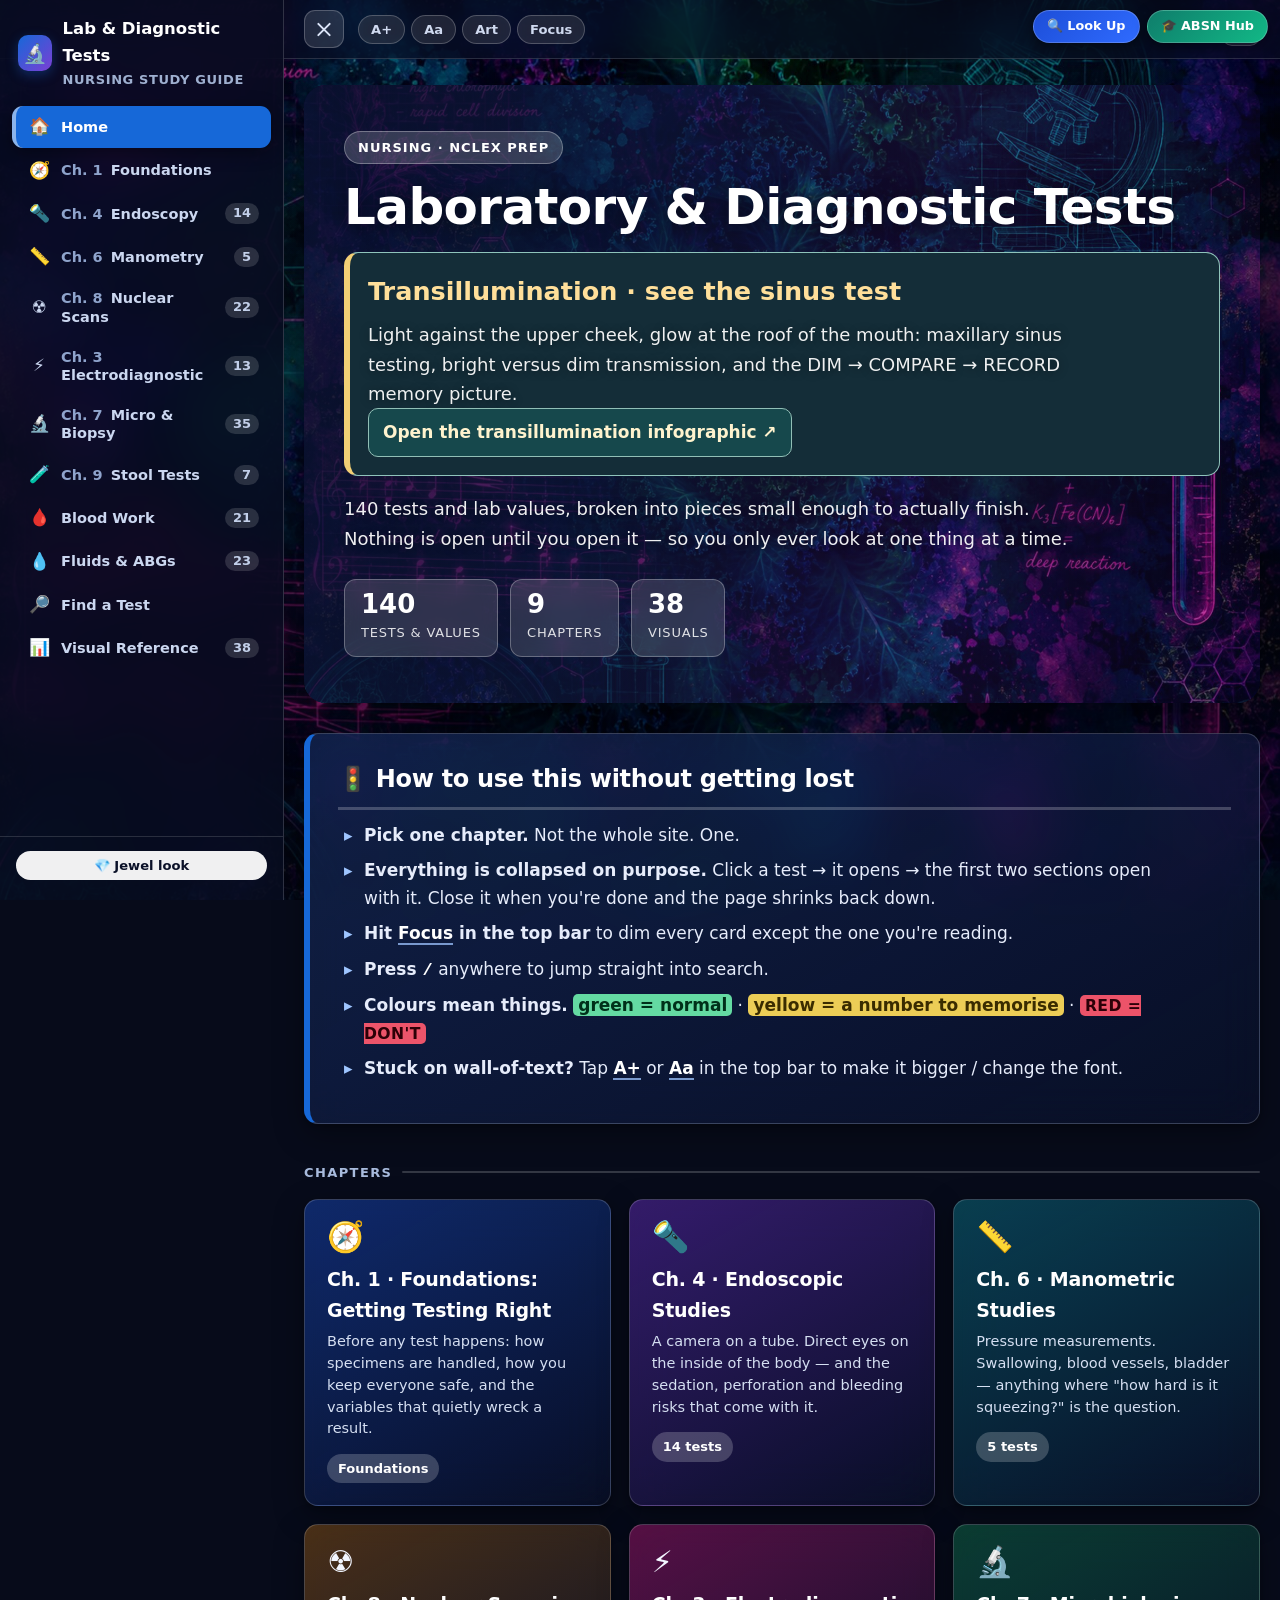
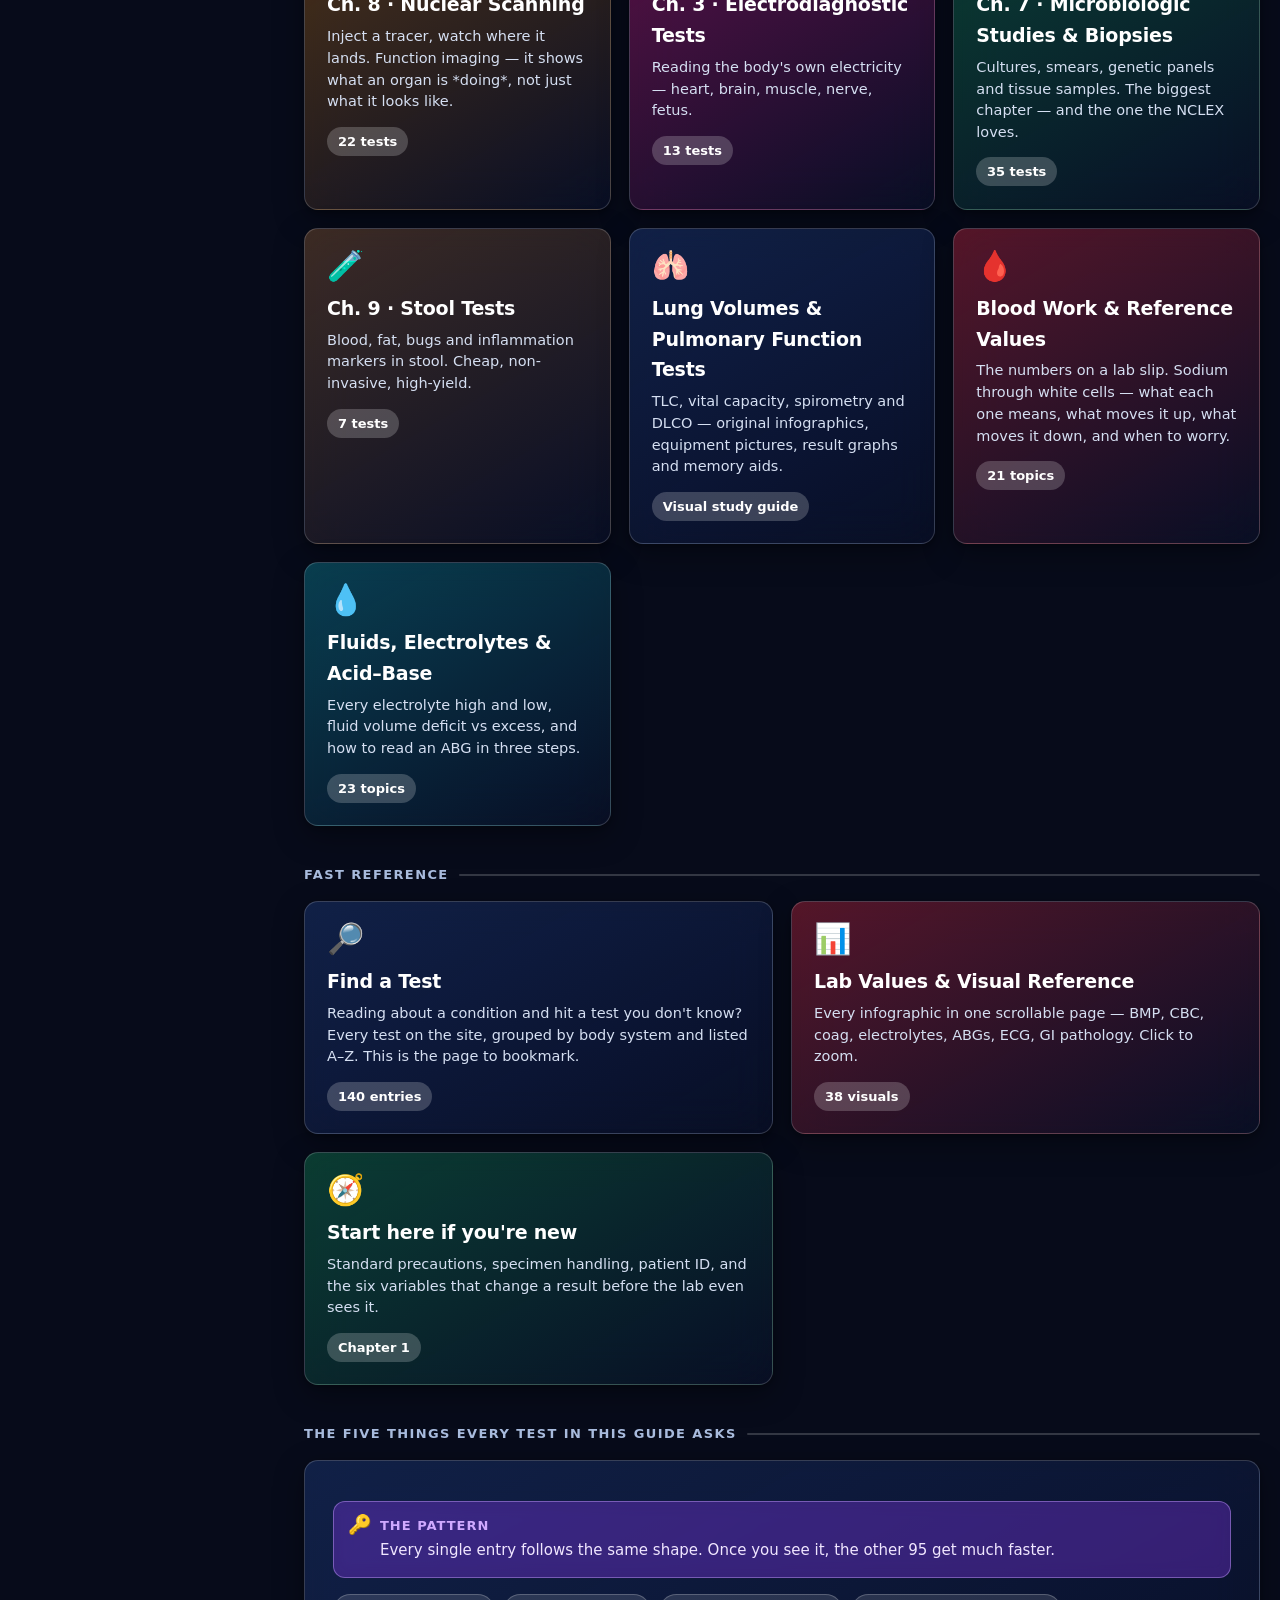
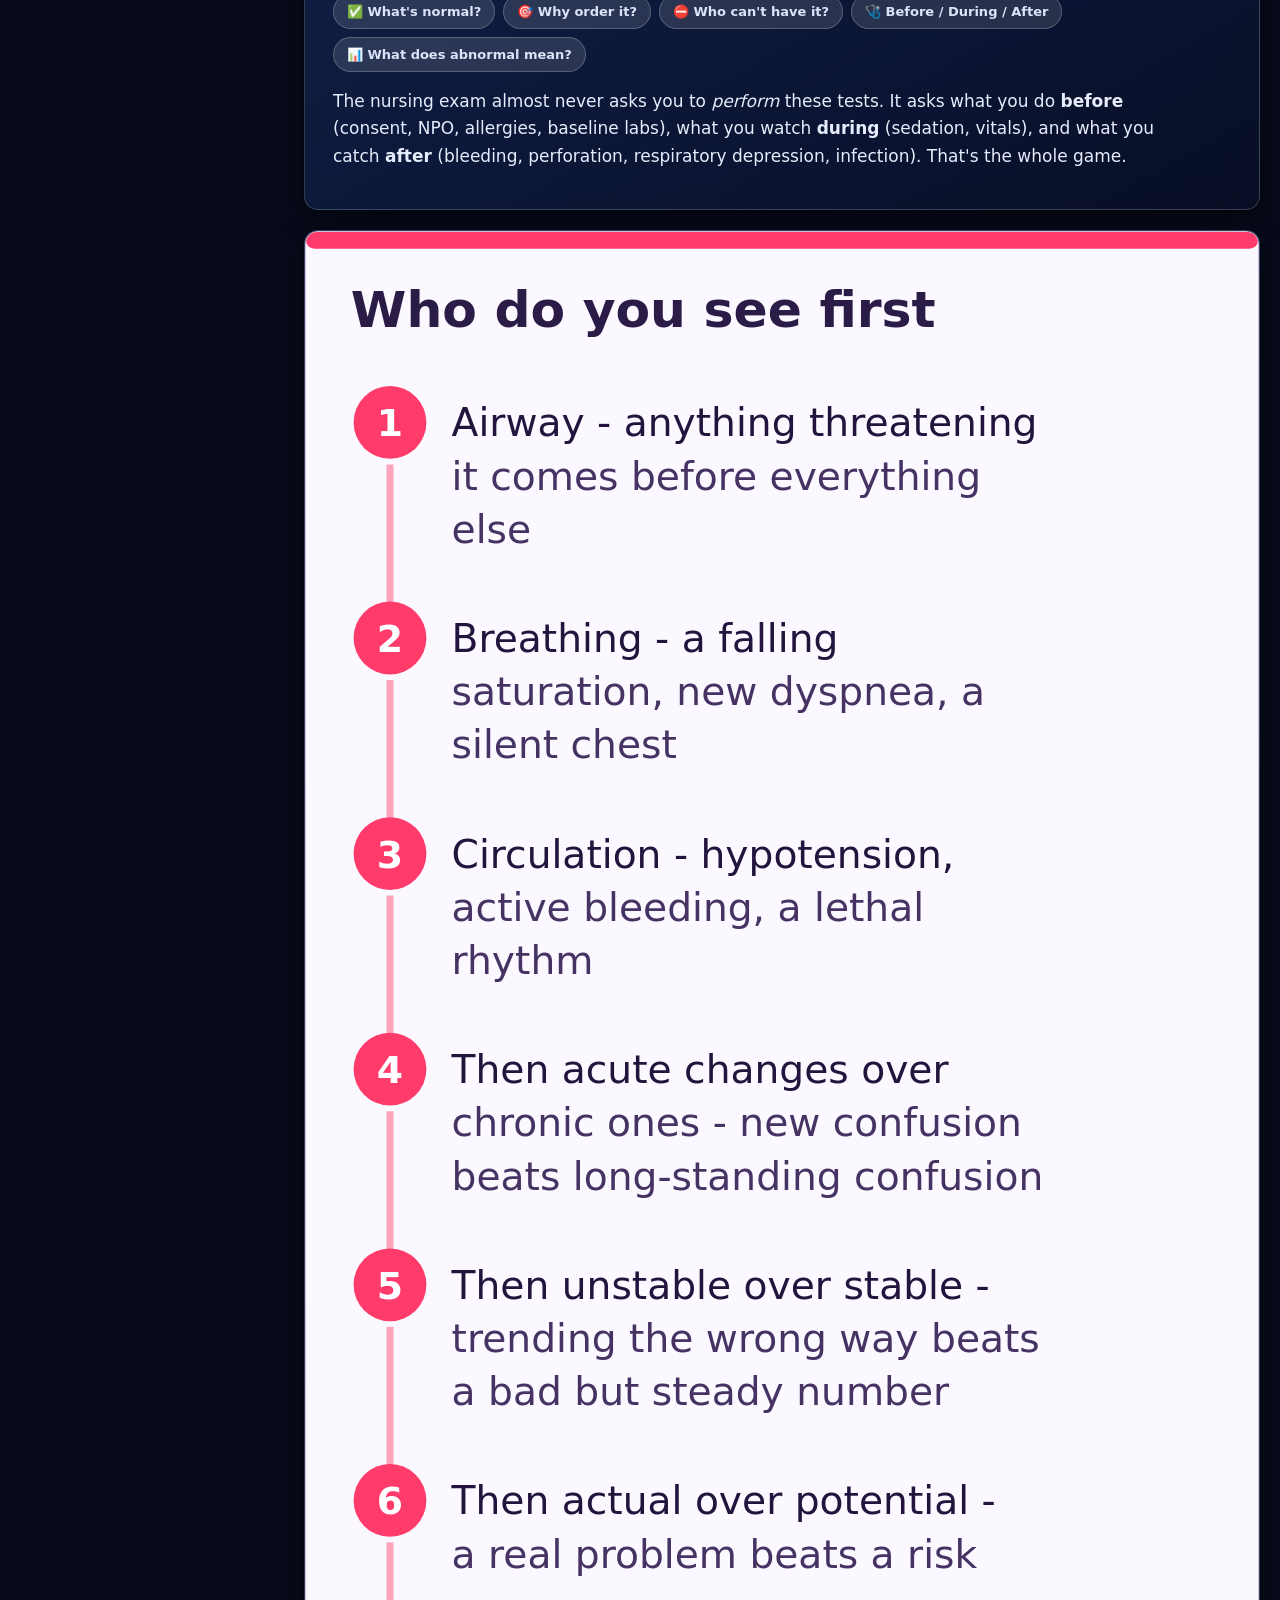
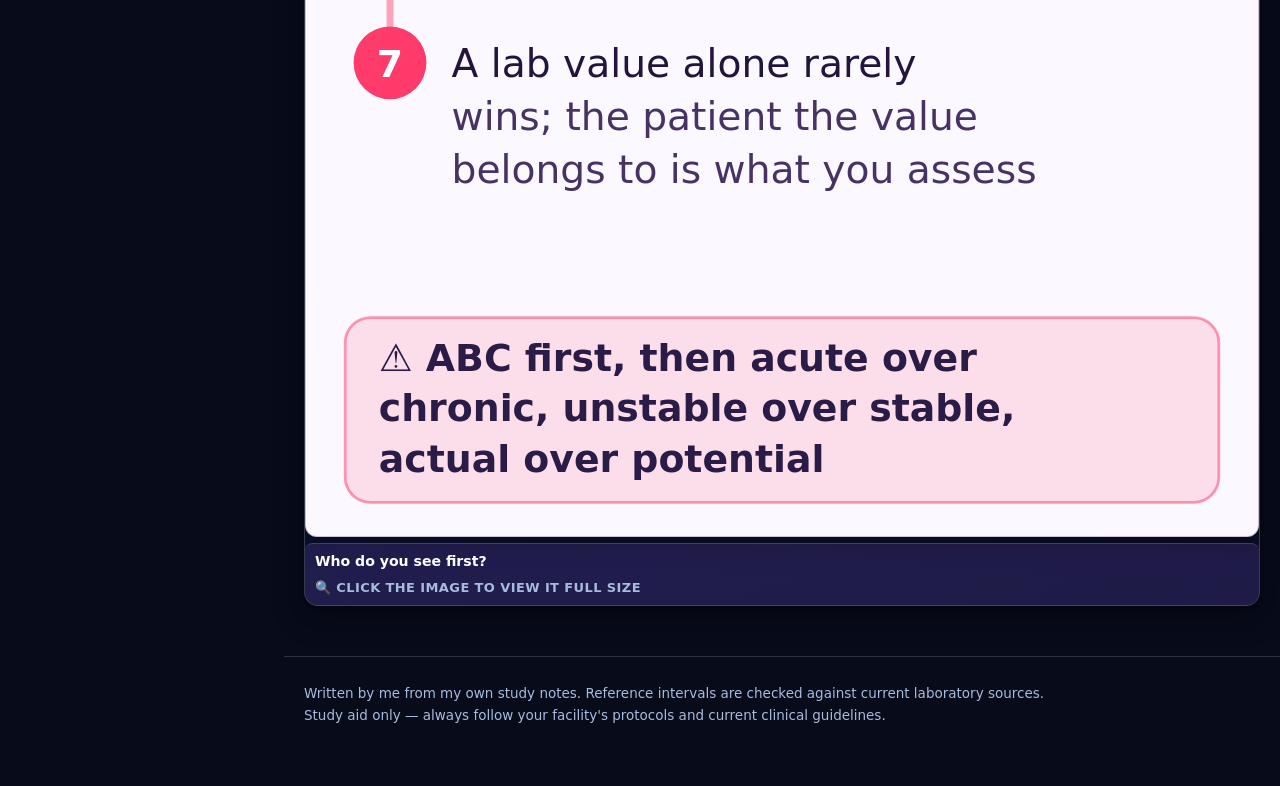
==== commit 1693b711: "Add transillumination picture guide to diagnostic resources" ====
--- a/index.html
+++ b/index.html
@@ -126,7 +126,7 @@
 <div class="wrap">
   <section class="hero">
     <span class="kicker">Nursing · NCLEX prep</span>
-    <h1>Laboratory &amp; Diagnostic Tests</h1>
+    <h1>Laboratory &amp; Diagnostic Tests</h1><section id="transillumination-picture-guide" style="margin:18px auto;padding:18px;max-width:1100px;border:1px solid #8fc4bb;border-left:6px solid #f2cf75;border-radius:14px;background:#142d38;color:#fff1d4;overflow-wrap:anywhere"><h2 style="color:#ffdf9a;margin:0 0 8px">Transillumination · see the sinus test</h2><p>Light against the upper cheek, glow at the roof of the mouth: maxillary sinus testing, bright versus dim transmission, and the DIM → COMPARE → RECORD memory picture.</p><a href="../ABSN-Study-Hub/more/transillumination.html#illustration" target="_blank" rel="noopener" style="display:inline-flex;align-items:center;min-height:44px;padding:10px 14px;border:1px solid #91bfb6;border-radius:10px;color:#fff3ce;background:#16484c;font-weight:700;max-width:100%;overflow-wrap:anywhere">Open the transillumination infographic ↗</a></section>
     <p>140 tests and lab values, broken into pieces small enough to actually finish.
     Nothing is open until you open it — so you only ever look at one thing at a time.</p>
     <div class="hero-stats">
